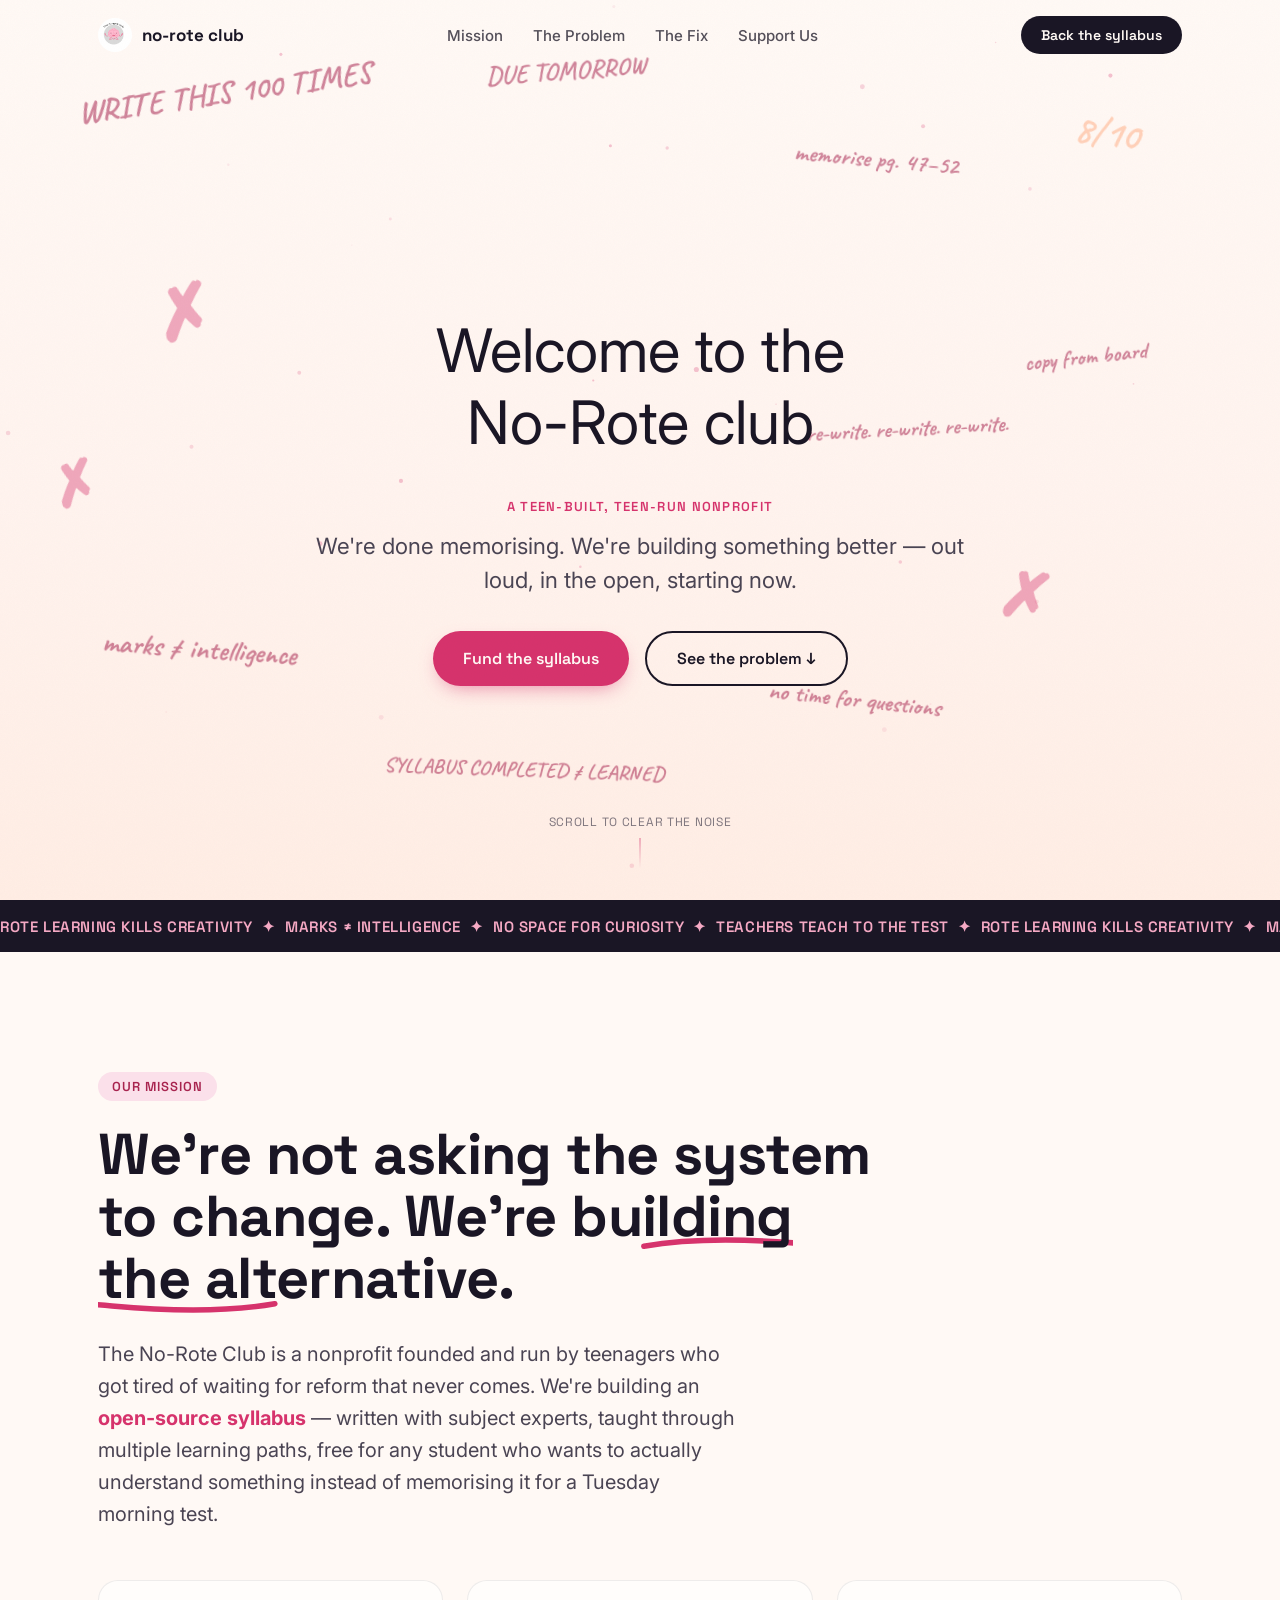
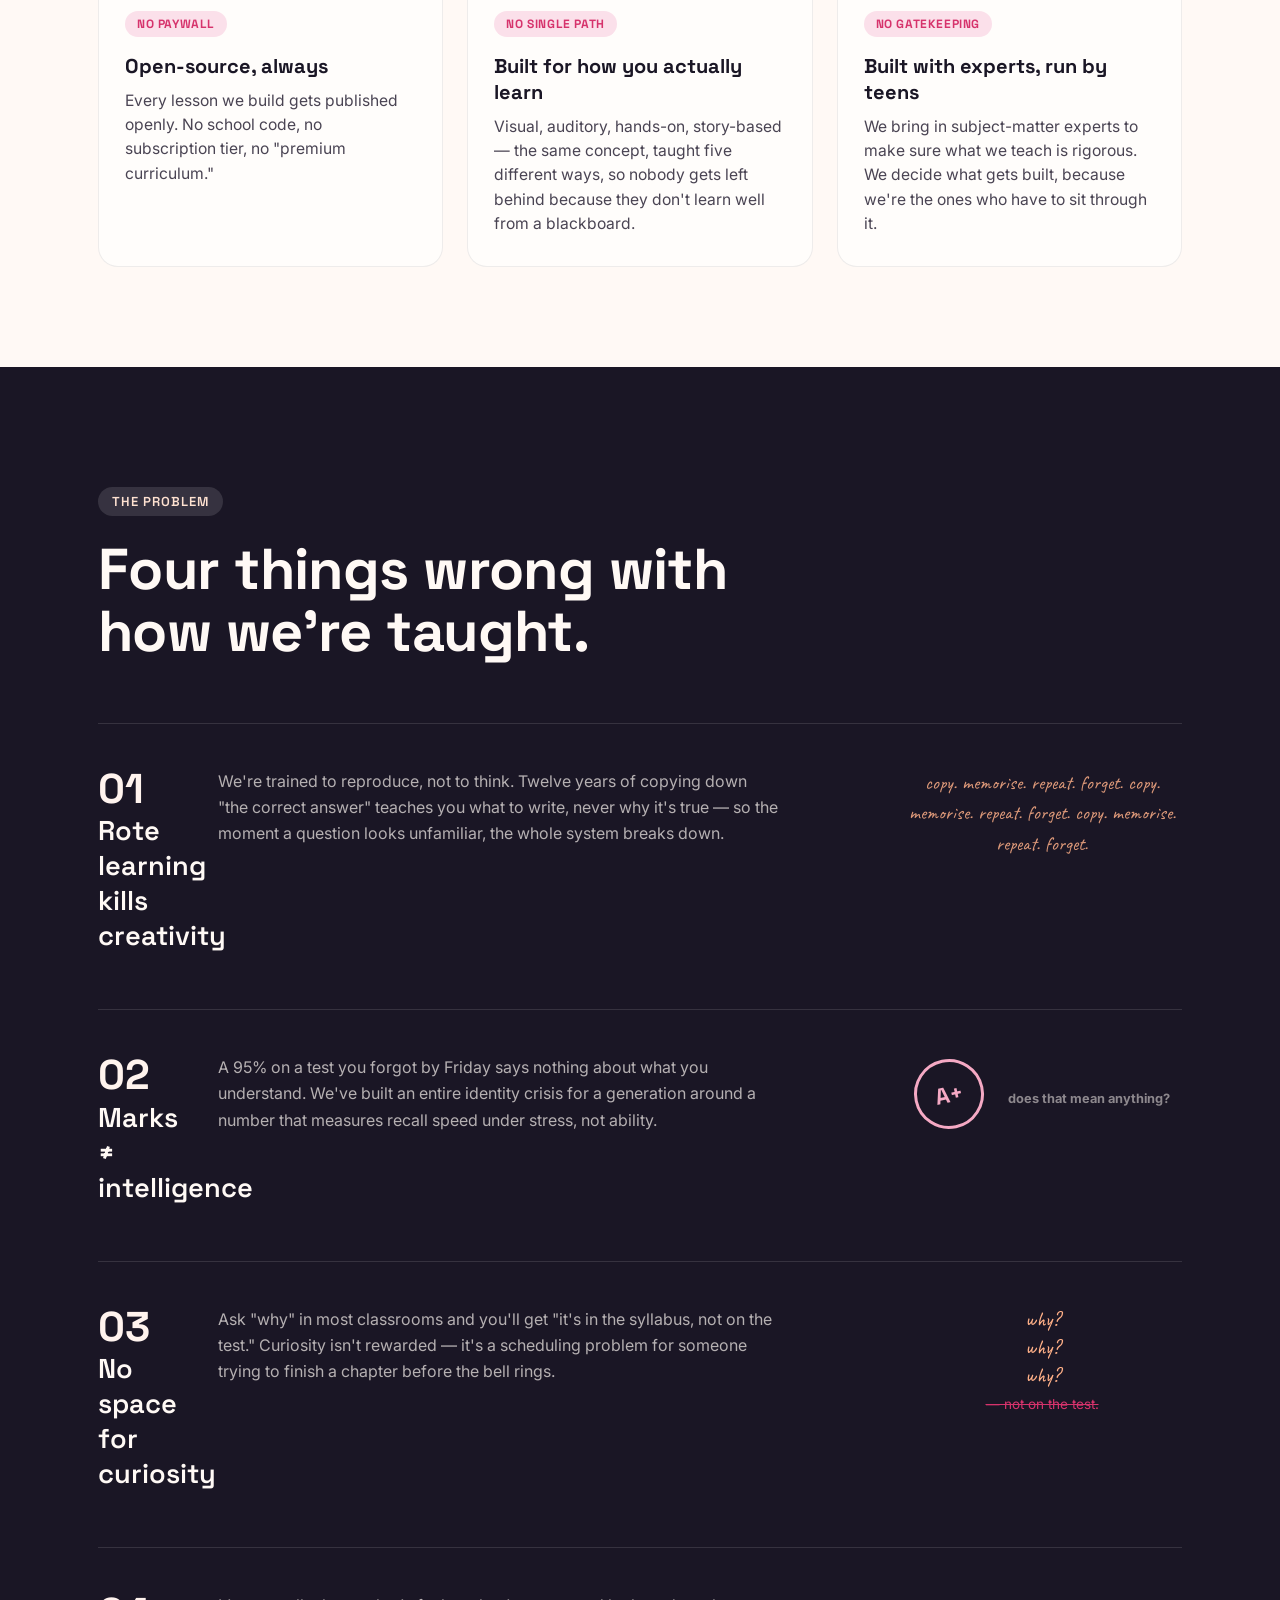
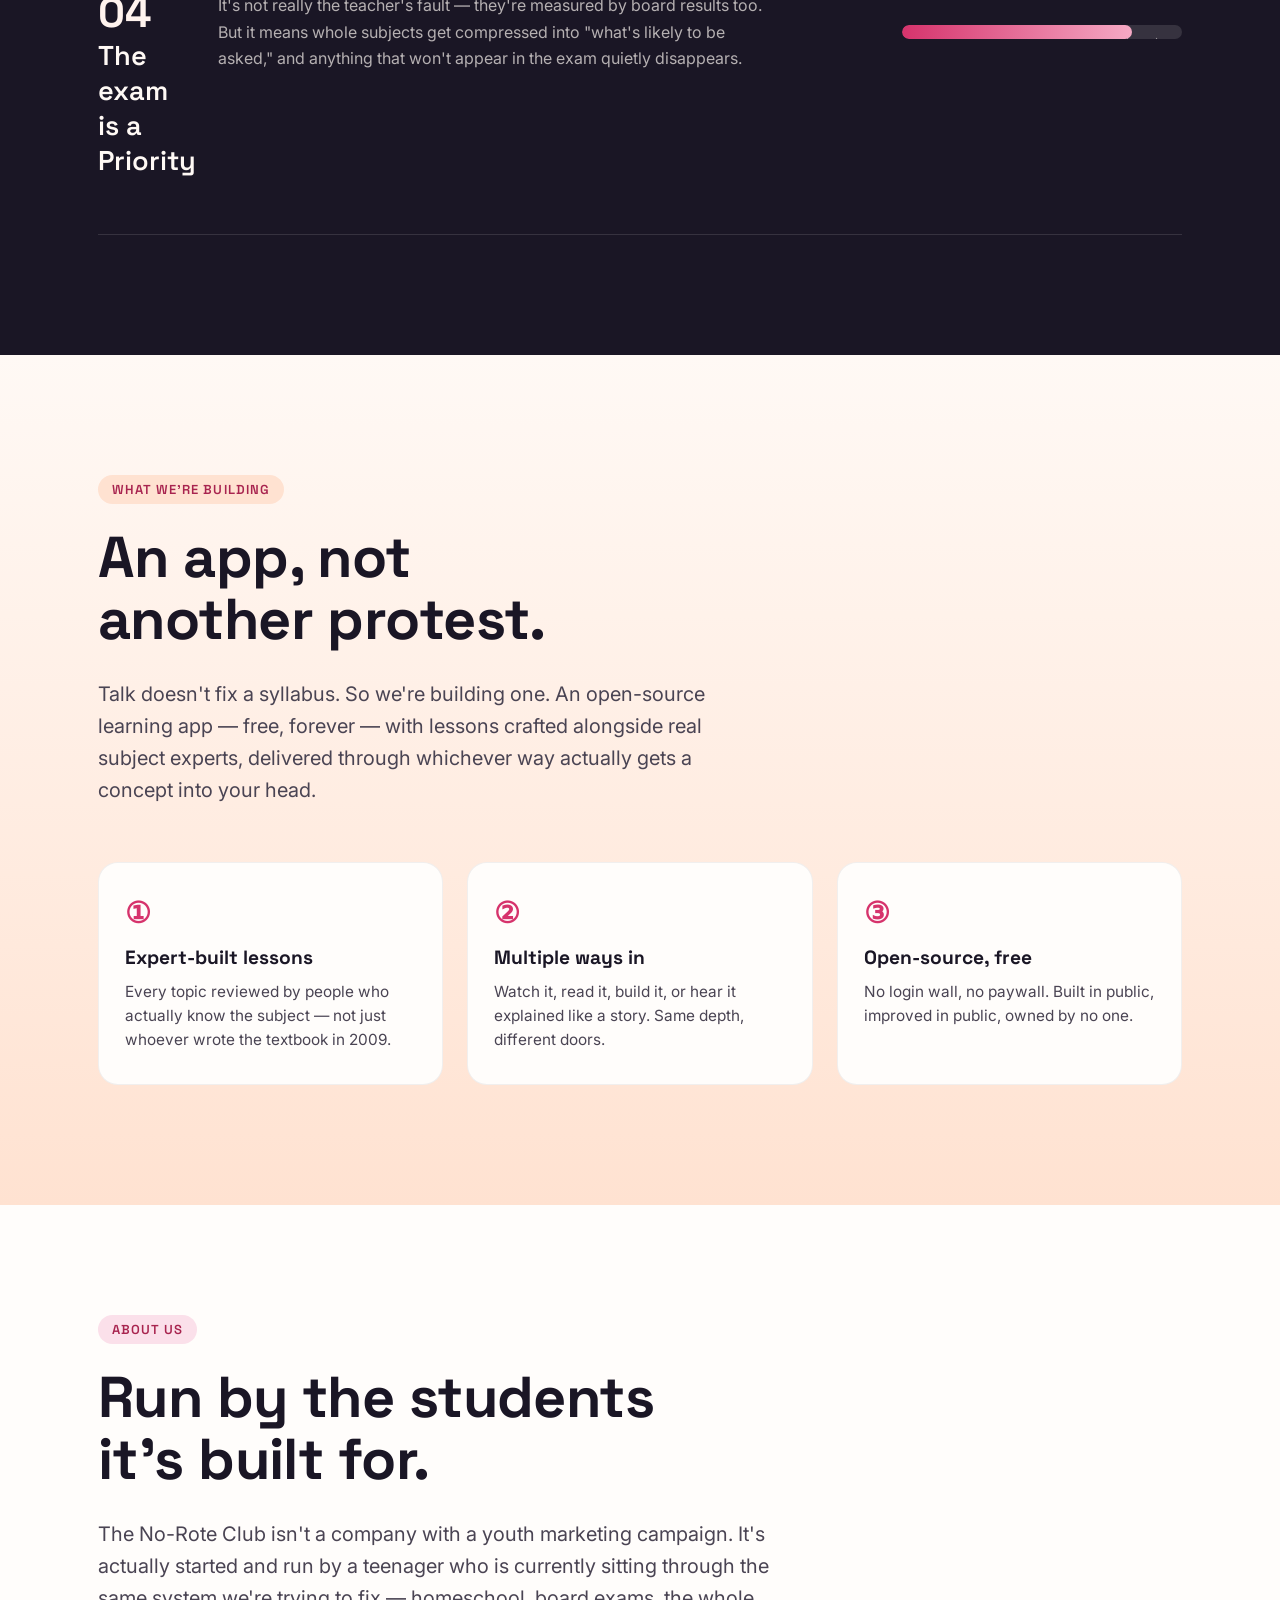
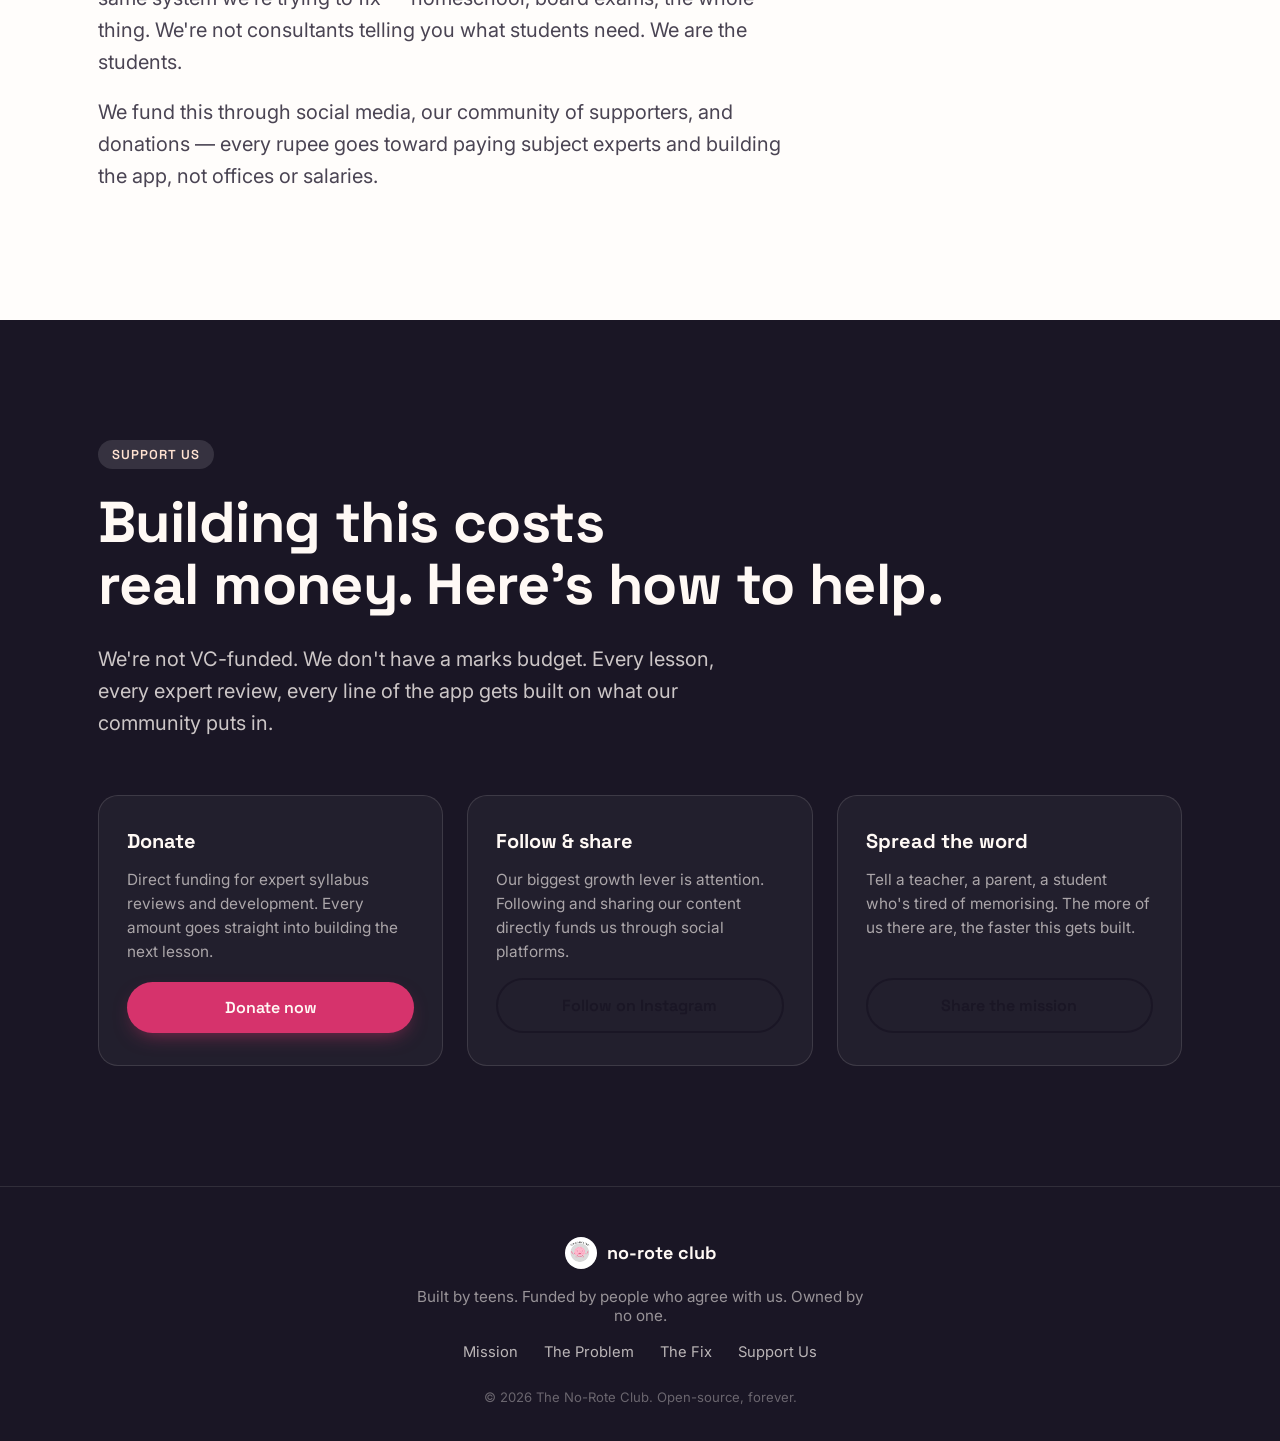
==== index.html @ d77edc3f "Add files via upload" ====
<!DOCTYPE html>
<html lang="en">
<head>
<meta charset="UTF-8">
<meta name="viewport" content="width=device-width, initial-scale=1.0">
<title>The No-Rote Club — Education shouldn't feel like punishment</title>
<meta name="description" content="A teen-led nonprofit building an open-source, expert-crafted syllabus that teaches the way brains actually learn. No rote. No rank. No rust.">
<link rel="icon" href="T.png" type="image/png">
<link rel="preconnect" href="https://fonts.googleapis.com">
<link rel="preconnect" href="https://fonts.gstatic.com" crossorigin>
<link href="https://fonts.googleapis.com/css2?family=Space+Grotesk:wght@400;500;600;700&family=Inter:wght@400;500;600;700;800&family=Caveat:wght@600;700&display=swap" rel="stylesheet">
<link rel="stylesheet" href="style.css">
</head>
<body>

<!-- ============ NOISE / GRAIN OVERLAY ============ -->
<div class="grain"></div>

<!-- ============ NAV ============ -->
<header class="nav" id="nav">
  <div class="nav-inner">
    <a href="#top" class="nav-logo">
      <img src="T.png" alt="The No-Rote Club">
      <span>no-rote club</span>
    </a>
    <nav class="nav-links">
      <a href="#mission">Mission</a>
      <a href="#problem">The Problem</a>
      <a href="#solution">The Fix</a>
      <a href="#support">Support Us</a>
    </nav>
    <a href="#support" class="nav-cta">Back the syllabus</a>
    <button class="nav-burger" id="navBurger" aria-label="Open menu" aria-expanded="false">
      <span></span><span></span><span></span>
    </button>
  </div>
  <div class="nav-mobile" id="navMobile">
    <a href="#mission">Mission</a>
    <a href="#problem">The Problem</a>
    <a href="#solution">The Fix</a>
    <a href="#support">Support Us</a>
    <a href="#support" class="nav-cta-mobile">Back the syllabus</a>
  </div>
</header>

<!-- ============ HERO ============ -->
<section class="hero" id="top">
  <canvas id="scribbleCanvas" class="scribble-canvas"></canvas>

  <div class="hero-noise-layer" id="heroNoise" aria-hidden="true">
    <span class="scribble s1">WRITE THIS 100 TIMES</span>
    <span class="scribble s2">memorise pg. 47–52</span>
    <span class="scribble s3">✗</span>
    <span class="scribble s4">marks ≠ intelligence</span>
    <span class="scribble s5">re-write. re-write. re-write.</span>
    <span class="scribble s6">✗</span>
    <span class="scribble s7">SYLLABUS COMPLETED ≠ LEARNED</span>
    <span class="scribble s8">8/10</span>
    <span class="scribble s9">copy from board</span>
    <span class="scribble s10">✗</span>
    <span class="scribble s11">no time for questions</span>
    <span class="scribble s12">DUE TOMORROW</span>
  </div>

  <div class="hero-content">
    <p class="hero-heading">Welcome to the <br>No-Rote club</p><br><br>
    <p class="hero-eyebrow">a teen-built, teen-run nonprofit</p>
    <p class="hero-sub">We're done memorising. We're building something better — out loud, in the open, starting now.</p>
    <div class="hero-actions">
      <a href="#support" class="btn btn-primary">Fund the syllabus</a>
      <a href="#problem" class="btn btn-ghost">See the problem ↓</a>
    </div>
  </div>

  <div class="scroll-cue" aria-hidden="true">
    <span>scroll to clear the noise</span>
    <div class="scroll-cue-line"></div>
  </div>
</section>

<!-- ============ MARQUEE STRIP ============ -->
<div class="marquee" aria-hidden="true">
  <div class="marquee-track">
    <span>ROTE LEARNING KILLS CREATIVITY&nbsp;&nbsp;✦&nbsp;&nbsp;</span>
    <span>MARKS ≠ INTELLIGENCE&nbsp;&nbsp;✦&nbsp;&nbsp;</span>
    <span>NO SPACE FOR CURIOSITY&nbsp;&nbsp;✦&nbsp;&nbsp;</span>
    <span>TEACHERS TEACH TO THE TEST&nbsp;&nbsp;✦&nbsp;&nbsp;</span>
    <span>ROTE LEARNING KILLS CREATIVITY&nbsp;&nbsp;✦&nbsp;&nbsp;</span>
    <span>MARKS ≠ INTELLIGENCE&nbsp;&nbsp;✦&nbsp;&nbsp;</span>
    <span>NO SPACE FOR CURIOSITY&nbsp;&nbsp;✦&nbsp;&nbsp;</span>
    <span>TEACHERS TEACH TO THE TEST&nbsp;&nbsp;✦&nbsp;&nbsp;</span>
  </div>
</div>

<!-- ============ MISSION ============ -->
<section class="mission" id="mission">
  <div class="section-inner">
    <p class="tag tag-red">Our Mission</p>
    <h2 class="section-title">
      We're not asking the system<br>to change. <span class="underline-scribble">We're building<br>the alternative.</span>
    </h2>
    <p class="section-lede reveal">
      The No-Rote Club is a nonprofit founded and run by teenagers who got tired of waiting for reform that never comes.
      We're building an <strong>open-source syllabus</strong> — written with subject experts, taught through multiple
      learning paths, free for any student who wants to actually understand something instead of memorising it for a Tuesday morning test.
    </p>
    <div class="mission-grid">
      <div class="mission-card reveal">
        <span class="mission-num">No paywall</span>
        <h3>Open-source, always</h3>
        <p>Every lesson we build gets published openly. No school code, no subscription tier, no "premium curriculum."</p>
      </div>
      <div class="mission-card reveal">
        <span class="mission-num">No single path</span>
        <h3>Built for how you actually learn</h3>
        <p>Visual, auditory, hands-on, story-based — the same concept, taught five different ways, so nobody gets left behind because they don't learn well from a blackboard.</p>
      </div>
      <div class="mission-card reveal">
        <span class="mission-num">No gatekeeping</span>
        <h3>Built with experts, run by teens</h3>
        <p>We bring in subject-matter experts to make sure what we teach is rigorous. We decide what gets built, because we're the ones who have to sit through it.</p>
      </div>
    </div>
  </div>
</section>

<!-- ============ THE PROBLEM ============ -->
<section class="problem" id="problem">
  <div class="section-inner">
    <p class="tag tag-dark">The Problem</p>
    <h2 class="section-title light">Four things wrong with<br>how we're taught.</h2>

    <div class="problem-list">

      <article class="problem-row reveal" data-num="01">
        <div class="problem-row-head">
          <span class="problem-row-num">01</span>
          <h3>Rote learning kills creativity</h3>
        </div>
        <p>We're trained to reproduce, not to think. Twelve years of copying down "the correct answer" teaches you what
        to write, never why it's true — so the moment a question looks unfamiliar, the whole system breaks down.</p>
        <div class="problem-row-visual">
          <div class="repeat-line" data-text="copy. memorise. repeat. forget."></div>
        </div>
      </article>

      <article class="problem-row reveal" data-num="02">
        <div class="problem-row-head">
          <span class="problem-row-num">02</span>
          <h3>Marks ≠ intelligence</h3>
        </div>
        <p>A 95% on a test you forgot by Friday says nothing about what you understand. We've built an entire identity
        crisis for a generation around a number that measures recall speed under stress, not ability.</p>
        <div class="problem-row-visual">
          <div class="grade-stamp">A+</div>
          <div class="grade-stamp small">does that mean anything?</div>
        </div>
      </article>

      <article class="problem-row reveal" data-num="03">
        <div class="problem-row-head">
          <span class="problem-row-num">03</span>
          <h3>No space for curiosity</h3>
        </div>
        <p>Ask "why" in most classrooms and you'll get "it's in the syllabus, not on the test." Curiosity isn't
        rewarded — it's a scheduling problem for someone trying to finish a chapter before the bell rings.</p>
        <div class="problem-row-visual">
          <div class="why-stack">
            <span>why?</span><span>why?</span><span>why?</span><span class="crossed">— not on the test.</span>
          </div>
        </div>
      </article>

      <article class="problem-row reveal" data-num="04">
        <div class="problem-row-head">
          <span class="problem-row-num">04</span>
          <h3>The exam is a Priority</h3>
        </div>
        <p>It's not really the teacher's fault — they're measured by board results too. But it means whole subjects get
        compressed into "what's likely to be asked," and anything that won't appear in the exam quietly disappears.</p>
        <div class="problem-row-visual">
          <div class="syllabus-bar">
            <span class="syllabus-fill"></span>
            <span class="syllabus-label">82% "exam-relevant" · 18% everything else</span>
          </div>
        </div>
      </article>

    </div>
  </div>
</section>

<!-- ============ THE FIX / SOLUTION ============ -->
<section class="solution" id="solution">
  <div class="section-inner">
    <p class="tag tag-orange">What We're Building</p>
    <h2 class="section-title">An app, not<br>another protest.</h2>
    <p class="section-lede reveal">
      Talk doesn't fix a syllabus. So we're building one. An open-source learning app — free, forever — with lessons
      crafted alongside real subject experts, delivered through whichever way actually gets a concept into your head.
    </p>

    <div class="solution-flow">
      <div class="flow-card reveal">
        <div class="flow-icon">①</div>
        <h3>Expert-built lessons</h3>
        <p>Every topic reviewed by people who actually know the subject — not just whoever wrote the textbook in 2009.</p>
      </div>
      <div class="flow-card reveal">
        <div class="flow-icon">②</div>
        <h3>Multiple ways in</h3>
        <p>Watch it, read it, build it, or hear it explained like a story. Same depth, different doors.</p>
      </div>
      <div class="flow-card reveal">
        <div class="flow-icon">③</div>
        <h3>Open-source, free</h3>
        <p>No login wall, no paywall. Built in public, improved in public, owned by no one.</p>
      </div>
    </div>
  </div>
</section>

<!-- ============ ABOUT US ============ -->
<section class="about" id="about">
  <div class="section-inner">
    <p class="tag tag-red">About Us</p>
    <h2 class="section-title">Run by the students<br>it's built for.</h2>
    <p class="section-lede reveal">
      The No-Rote Club isn't a company with a youth marketing campaign. It's actually started and run by a teenager
      who is currently sitting through the same system we're trying to fix — homeschool, board exams, the whole thing.
      We're not consultants telling you what students need. We are the students.
    </p>
    <p class="section-lede reveal">
      We fund this through social media, our community of supporters, and donations — every rupee goes toward paying
      subject experts and building the app, not offices or salaries.
    </p>
  </div>
</section>

<!-- ============ SUPPORT US ============ -->
<section class="support" id="support">
  <div class="section-inner">
    <p class="tag tag-dark">Support Us</p>
    <h2 class="section-title light">Building this costs<br>real money. Here's how to help.</h2>
    <p class="section-lede light reveal">
      We're not VC-funded. We don't have a marks budget. Every lesson, every expert review, every line of the app
      gets built on what our community puts in.
    </p>

    <div class="support-grid">
      <div class="support-card reveal">
        <h3>Donate</h3>
        <p>Direct funding for expert syllabus reviews and development. Every amount goes straight into building the next lesson.</p>
        <a href="#" class="btn btn-primary btn-block">Donate now</a>
      </div>
      <div class="support-card reveal">
        <h3>Follow & share</h3>
        <p>Our biggest growth lever is attention. Following and sharing our content directly funds us through social platforms.</p>
        <a href="#" class="btn btn-ghost btn-block">Follow on Instagram</a>
      </div>
      <div class="support-card reveal">
        <h3>Spread the word</h3>
        <p>Tell a teacher, a parent, a student who's tired of memorising. The more of us there are, the faster this gets built.</p>
        <a href="#" class="btn btn-ghost btn-block">Share the mission</a>
      </div>
    </div>
  </div>
</section>

<!-- ============ FOOTER ============ -->
<footer class="footer">
  <div class="section-inner footer-inner">
    <div class="footer-brand">
      <img src="T.png" alt="The No-Rote Club">
      <span>no-rote club</span>
    </div>
    <p class="footer-line">Built by teens. Funded by people who agree with us. Owned by no one.</p>
    <div class="footer-links">
      <a href="#mission">Mission</a>
      <a href="#problem">The Problem</a>
      <a href="#solution">The Fix</a>
      <a href="#support">Support Us</a>
    </div>
    <p class="footer-copy">© <span id="year"></span> The No-Rote Club. Open-source, forever.</p>
  </div>
</footer>

<script src="main.js"></script>
</body>
</html>
---- style.css ----
/* ============================================
   THE NO-ROTE CLUB — design tokens
   pink #F5A9C4 · rose #D6336C · orange #FFB088
   cream #FFF9F5 · ink #1A1625
   ============================================ */

:root {
  --pink: #F5A9C4;
  --pink-soft: #FBE0EA;
  --rose: #D6336C;
  --rose-dark: #A8244F;
  --orange: #FFB088;
  --orange-soft: #FFE2D1;
  --cream: #FFF9F5;
  --ink: #1A1625;
  --ink-soft: #4A4453;
  --paper: #FFFDFB;

  --font-display: 'Space Grotesk', sans-serif;
  --font-body: 'Inter', sans-serif;
  --font-hand: 'Caveat', cursive;

  --container: 1140px;
}

* { margin: 0; padding: 0; box-sizing: border-box; }

html { scroll-behavior: smooth; }

body {
  font-family: var(--font-body);
  background: var(--cream);
  color: var(--ink);
  overflow-x: hidden;
  -webkit-font-smoothing: antialiased;
}

img { max-width: 100%; display: block; }

a { color: inherit; text-decoration: none; }

.section-inner {
  max-width: var(--container);
  margin: 0 auto;
  padding: 0 28px;
}

@media (prefers-reduced-motion: reduce) {
  *, *::before, *::after {
    animation-duration: 0.001ms !important;
    animation-iteration-count: 1 !important;
    transition-duration: 0.001ms !important;
    scroll-behavior: auto !important;
  }
}

/* ============ grain overlay ============ */
.grain {
  position: fixed;
  inset: 0;
  z-index: 9999;
  pointer-events: none;
  opacity: 0.025;
  background-image: url("data:image/svg+xml,%3Csvg xmlns='http://www.w3.org/2000/svg' width='100' height='100'%3E%3Cfilter id='n'%3E%3CfeTurbulence type='fractalNoise' baseFrequency='0.9' numOctaves='3' stitchTiles='stitch'/%3E%3C/filter%3E%3Crect width='100%25' height='100%25' filter='url(%23n)'/%3E%3C/svg%3E");
  mix-blend-mode: multiply;
}

/* ============ tags / eyebrows ============ */
.tag {
  display: inline-block;
  font-family: var(--font-display);
  font-weight: 600;
  font-size: 13px;
  letter-spacing: 0.08em;
  text-transform: uppercase;
  padding: 6px 14px;
  border-radius: 100px;
  margin-bottom: 22px;
}
.tag-red { background: var(--pink-soft); color: var(--rose-dark); }
.tag-dark { background: rgba(255,255,255,0.12); color: var(--orange-soft); }
.tag-orange { background: var(--orange-soft); color: var(--rose-dark); }

.section-title {
  font-family: var(--font-display);
  font-weight: 700;
  font-size: clamp(2.1rem, 5.2vw, 3.6rem);
  line-height: 1.08;
  letter-spacing: -0.01em;
  color: var(--ink);
  margin-bottom: 28px;
}
.section-title.light { color: var(--cream); }

.section-lede {
  font-size: clamp(1.05rem, 1.6vw, 1.25rem);
  line-height: 1.6;
  color: var(--ink-soft);
  max-width: 640px;
  margin-bottom: 18px;
}
.section-lede.light { color: rgba(255,249,245,0.78); }
.section-lede strong { color: var(--rose); font-weight: 700; }

.underline-scribble {
  position: relative;
  display: inline;
  background-image: url("data:image/svg+xml,%3Csvg xmlns='http://www.w3.org/2000/svg' viewBox='0 0 300 20'%3E%3Cpath d='M2 12 Q60 2 150 10 T298 8' fill='none' stroke='%23D6336C' stroke-width='5' stroke-linecap='round'/%3E%3C/svg%3E");
  background-repeat: no-repeat;
  background-position: 0 92%;
  background-size: 100% 22px;
  padding-bottom: 6px;
}

/* ============ buttons ============ */
.btn {
  display: inline-flex;
  align-items: center;
  justify-content: center;
  gap: 8px;
  font-family: var(--font-display);
  font-weight: 600;
  font-size: 16px;
  padding: 15px 30px;
  border-radius: 100px;
  transition: transform 0.25s cubic-bezier(.2,.8,.2,1), box-shadow 0.25s ease, background 0.25s ease;
  cursor: pointer;
  border: none;
  white-space: nowrap;
}
.btn-primary {
  background: var(--rose);
  color: var(--cream);
  box-shadow: 0 8px 20px -8px rgba(214,51,108,0.6);
}
.btn-primary:hover { transform: translateY(-3px); box-shadow: 0 14px 28px -10px rgba(214,51,108,0.65); }
.btn-ghost {
  background: transparent;
  color: var(--ink);
  border: 2px solid var(--ink);
}
.btn-ghost:hover { transform: translateY(-3px); background: var(--ink); color: var(--cream); }
.btn-block { width: 100%; }

/* ============ NAV ============ */
.nav {
  position: fixed;
  top: 0; left: 0; right: 0;
  z-index: 500;
  background: rgba(255, 249, 245, 0);
  transition: background 0.35s ease, box-shadow 0.35s ease, backdrop-filter 0.35s ease;
}
.nav.scrolled {
  background: rgba(255, 249, 245, 0.85);
  backdrop-filter: blur(12px);
  box-shadow: 0 1px 0 rgba(26,22,37,0.06);
}
.nav-inner {
  max-width: var(--container);
  margin: 0 auto;
  padding: 16px 28px;
  display: flex;
  align-items: center;
  justify-content: space-between;
  gap: 20px;
}
.nav-logo {
  display: flex;
  align-items: center;
  gap: 10px;
  font-family: var(--font-display);
  font-weight: 700;
  font-size: 17px;
}
.nav-logo img { width: 34px; height: 34px; border-radius: 50%; }
.nav-links {
  display: flex;
  gap: 30px;
  font-size: 15px;
  font-weight: 500;
}
.nav-links a { opacity: 0.75; transition: opacity 0.2s; }
.nav-links a:hover { opacity: 1; }
.nav-cta {
  background: var(--ink);
  color: var(--cream);
  font-size: 14px;
  font-weight: 600;
  padding: 10px 20px;
  border-radius: 100px;
  font-family: var(--font-display);
  transition: transform 0.2s, background 0.2s;
}
.nav-cta:hover { background: var(--rose); transform: translateY(-2px); }
.nav-burger {
  display: none;
  flex-direction: column;
  gap: 5px;
  background: none;
  border: none;
  cursor: pointer;
  padding: 6px;
}
.nav-burger span { width: 22px; height: 2px; background: var(--ink); border-radius: 2px; transition: 0.25s; }
.nav-burger.open span:nth-child(1) { transform: translateY(7px) rotate(45deg); }
.nav-burger.open span:nth-child(2) { opacity: 0; }
.nav-burger.open span:nth-child(3) { transform: translateY(-7px) rotate(-45deg); }
.nav-mobile {
  display: none;
  flex-direction: column;
  background: var(--paper);
  padding: 10px 28px 24px;
  gap: 4px;
  box-shadow: 0 8px 20px rgba(0,0,0,0.06);
}
.nav-mobile a {
  padding: 14px 0;
  font-weight: 600;
  font-family: var(--font-display);
  border-bottom: 1px solid rgba(26,22,37,0.06);
}
.nav-cta-mobile {
  margin-top: 10px;
  background: var(--rose);
  color: var(--cream);
  text-align: center;
  border-radius: 100px;
  padding: 13px;
  border-bottom: none !important;
}
.nav-mobile.open { display: flex; }

@media (max-width: 860px) {
  .nav-links, .nav-cta { display: none; }
  .nav-burger { display: flex; }
}

/* ============ HERO ============ */
.hero {
  position: relative;
  min-height: 100vh;
  display: flex;
  align-items: center;
  justify-content: center;
  overflow: hidden;
  background: linear-gradient(180deg, #FFF9F5 0%, #FFF3EE 55%, #FFEDE4 100%);
}

.scribble-canvas {
  position: absolute;
  inset: 0;
  width: 100%;
  height: 100%;
  z-index: 1;
  pointer-events: none;
}

.hero-noise-layer {
  position: absolute;
  inset: 0;
  z-index: 2;
  pointer-events: none;
}
.scribble {
  position: absolute;
  font-family: var(--font-hand);
  font-weight: 700;
  color: var(--rose-dark);
  opacity: 0.55;
  white-space: nowrap;
  will-change: transform, opacity;
}
.scribble.s1  { top: 8%;  left: 6%;  font-size: 2rem; transform: rotate(-8deg); }
.scribble.s2  { top: 16%; left: 62%; font-size: 1.5rem; transform: rotate(5deg); }
.scribble.s3  { top: 30%; left: 12%; font-size: 4.5rem; color: var(--rose); opacity: 0.4; transform: rotate(-12deg); }
.scribble.s4  { top: 70%; left: 8%;  font-size: 1.8rem; transform: rotate(4deg); }
.scribble.s5  { top: 46%; left: 63%; font-size: 1.4rem; transform: rotate(-3deg); }
.scribble.s6  { top: 62%; left: 78%; font-size: 4rem; color: var(--rose); opacity: 0.4; transform: rotate(10deg); }
.scribble.s7  { top: 84%; left: 30%; font-size: 1.3rem; transform: rotate(2deg); }
.scribble.s8  { top: 12%; left: 84%; font-size: 2.4rem; color: var(--orange); transform: rotate(8deg); }
.scribble.s9  { top: 38%; left: 80%; font-size: 1.4rem; transform: rotate(-6deg); }
.scribble.s10 { top: 50%; left: 4%;  font-size: 3.6rem; color: var(--rose); opacity: 0.4; transform: rotate(-16deg); }
.scribble.s11 { top: 76%; left: 60%; font-size: 1.5rem; transform: rotate(6deg); }
.scribble.s12 { top: 6%;  left: 38%; font-size: 1.6rem; transform: rotate(-4deg); }

@media (max-width: 700px) {
  .scribble { font-size: 1rem !important; }
  .scribble.s3, .scribble.s6, .scribble.s10 { font-size: 2.4rem !important; }
}

.hero-content {
  position: relative;
  z-index: 3;
  text-align: center;
  padding: 100px 24px 0;
  max-width: 720px;
}
.hero-logo { border-radius: 50%; }

.hero-eyebrow {
  font-family: var(--font-display);
  font-weight: 600;
  letter-spacing: 0.1em;
  text-transform: uppercase;
  font-size: 13px;
  color: var(--rose);
  margin-bottom: 14px;
}

.hero-sub {
  font-size: clamp(1.1rem, 2.2vw, 1.4rem);
  line-height: 1.5;
  color: var(--ink-soft);
  margin-bottom: 34px;
}

.hero-actions {
  display: flex;
  gap: 16px;
  justify-content: center;
  flex-wrap: wrap;
}

.scroll-cue {
  position: absolute;
  bottom: 32px;
  left: 50%;
  transform: translateX(-50%);
  z-index: 3;
  display: flex;
  flex-direction: column;
  align-items: center;
  gap: 8px;
  font-family: var(--font-display);
  font-size: 12px;
  letter-spacing: 0.06em;
  text-transform: uppercase;
  color: var(--ink-soft);
  opacity: 0.7;
  animation: floatCue 2.4s ease-in-out infinite;
}
.scroll-cue-line {
  width: 1px;
  height: 30px;
  background: linear-gradient(180deg, var(--rose), transparent);
}
@keyframes floatCue {
  0%, 100% { transform: translateX(-50%) translateY(0); }
  50% { transform: translateX(-50%) translateY(8px); }
}

/* ============ MARQUEE ============ */
.marquee {
  background: var(--ink);
  color: var(--cream);
  overflow: hidden;
  padding: 16px 0;
  white-space: nowrap;
}
.marquee-track {
  display: inline-flex;
  font-family: var(--font-display);
  font-weight: 600;
  font-size: 15px;
  letter-spacing: 0.04em;
  animation: marqueeScroll 28s linear infinite;
}
.marquee-track span { color: var(--pink); }
@keyframes marqueeScroll {
  from { transform: translateX(0); }
  to { transform: translateX(-50%); }
}

/* ============ MISSION ============ */
.mission {
  padding: 120px 0 100px;
  background: var(--cream);
}
.mission-grid {
  display: grid;
  grid-template-columns: repeat(3, 1fr);
  gap: 24px;
  margin-top: 50px;
}
.mission-card {
  background: var(--paper);
  border: 1px solid rgba(26,22,37,0.07);
  border-radius: 20px;
  padding: 30px 26px;
  transition: transform 0.3s ease, box-shadow 0.3s ease;
}
.mission-card:hover {
  transform: translateY(-6px);
  box-shadow: 0 20px 40px -20px rgba(214,51,108,0.25);
}
.mission-num {
  display: inline-block;
  font-family: var(--font-display);
  font-size: 12px;
  font-weight: 700;
  letter-spacing: 0.05em;
  text-transform: uppercase;
  color: var(--rose);
  background: var(--pink-soft);
  padding: 5px 12px;
  border-radius: 100px;
  margin-bottom: 16px;
}
.mission-card h3 {
  font-family: var(--font-display);
  font-size: 1.25rem;
  margin-bottom: 10px;
}
.mission-card p { color: var(--ink-soft); font-size: 0.98rem; line-height: 1.55; }

@media (max-width: 860px) {
  .mission-grid { grid-template-columns: 1fr; }
}

/* ============ PROBLEM ============ */
.problem {
  background: var(--ink);
  padding: 120px 0;
  position: relative;
}
.problem-list {
  margin-top: 60px;
  display: flex;
  flex-direction: column;
}
.problem-row {
  display: grid;
  grid-template-columns: 90px 1fr 280px;
  gap: 30px;
  align-items: start;
  padding: 44px 0;
  border-top: 1px solid rgba(255,249,245,0.12);
}
.problem-row:last-child { border-bottom: 1px solid rgba(255,249,245,0.12); }
.problem-row-head { display: flex; flex-direction: column; gap: 4px; }
.problem-row-num {
  font-family: var(--font-display);
  font-size: 2.6rem;
  font-weight: 700;
  color: #FFF3EE;
  line-height: 1;
}
.problem-row h3 {
  font-family: var(--font-display);
  font-size: clamp(1.3rem, 2.2vw, 1.7rem);
  color: var(--cream);
  margin-bottom: 12px;
  font-weight: 600;
}
.problem-row p {
  color: rgba(255,249,245,0.68);
  font-size: 1rem;
  line-height: 1.65;
  max-width: 560px;
}
.problem-row-visual {
  display: flex;
  align-items: center;
  justify-content: center;
  min-height: 80px;
}

.repeat-line {
  font-family: var(--font-hand);
  color: var(--orange);
  font-size: 1.2rem;
  opacity: 0.85;
  text-align: center;
  line-height: 1.6;
}
.repeat-line::before { content: attr(data-text) " " attr(data-text) " " attr(data-text); }

.grade-stamp {
  font-family: var(--font-display);
  font-weight: 700;
  color: var(--pink);
  border: 3px solid var(--pink);
  border-radius: 50%;
  width: 70px; height: 70px;
  display: flex; align-items: center; justify-content: center;
  font-size: 1.4rem;
  transform: rotate(-12deg);
  margin: 0 auto;
}
.grade-stamp.small {
  border: none;
  width: auto; height: auto;
  font-size: 0.8rem;
  font-family: var(--font-body);
  color: rgba(255,249,245,0.5);
  transform: none;
  margin-top: 8px;
  text-align: center;
}

.why-stack {
  display: flex;
  flex-direction: column;
  align-items: center;
  gap: 2px;
  font-family: var(--font-hand);
  font-size: 1.3rem;
  color: var(--orange);
}
.why-stack .crossed {
  color: var(--rose);
  font-family: var(--font-body);
  font-size: 0.85rem;
  text-decoration: line-through;
  margin-top: 6px;
}

.syllabus-bar {
  width: 100%;
  display: flex;
  flex-direction: column;
  gap: 8px;
}
.syllabus-bar {
  position: relative;
  height: 14px;
  background: rgba(255,249,245,0.12);
  border-radius: 100px;
  overflow: hidden;
}
.syllabus-fill {
  position: absolute;
  inset: 0;
  width: 0%;
  background: linear-gradient(90deg, var(--rose), var(--pink));
  border-radius: 100px;
  transition: width 1.4s cubic-bezier(.2,.8,.2,1);
}
.syllabus-fill.filled { width: 82%; }
.syllabus-label {
  display: block;
  margin-top: 10px;
  font-size: 0.78rem;
  color: rgba(255,249,245,0.5);
  text-align: center;
}

@media (max-width: 860px) {
  .problem-row {
    grid-template-columns: 1fr;
    gap: 14px;
  }
  .problem-row-visual { justify-content: flex-start; min-height: auto; margin-top: 6px; }
}

/* ============ SOLUTION ============ */
.solution {
  padding: 120px 0;
  background: linear-gradient(180deg, var(--cream), var(--orange-soft));
}
.solution-flow {
  display: grid;
  grid-template-columns: repeat(3, 1fr);
  gap: 24px;
  margin-top: 56px;
}
.flow-card {
  background: var(--paper);
  border-radius: 20px;
  padding: 32px 26px;
  border: 1px solid rgba(26,22,37,0.06);
  position: relative;
}
.flow-icon {
  font-family: var(--font-display);
  font-size: 1.8rem;
  font-weight: 700;
  color: var(--rose);
  margin-bottom: 14px;
}
.flow-card h3 {
  font-family: var(--font-display);
  font-size: 1.2rem;
  margin-bottom: 10px;
}
.flow-card p { color: var(--ink-soft); font-size: 0.96rem; line-height: 1.55; }

@media (max-width: 860px) {
  .solution-flow { grid-template-columns: 1fr; }
}

/* ============ ABOUT ============ */
.about {
  padding: 110px 0;
  background: var(--paper);
}
.about .section-lede { max-width: 700px; }

/* ============ SUPPORT ============ */
.support {
  background: var(--ink);
  padding: 120px 0;
}
.support-grid {
  display: grid;
  grid-template-columns: repeat(3, 1fr);
  gap: 24px;
  margin-top: 56px;
}
.support-card {
  background: rgba(255,249,245,0.04);
  border: 1px solid rgba(255,249,245,0.12);
  border-radius: 20px;
  padding: 32px 28px;
  display: flex;
  flex-direction: column;
  gap: 14px;
}
.support-card h3 {
  font-family: var(--font-display);
  color: var(--cream);
  font-size: 1.25rem;
}
.support-card p {
  color: rgba(255,249,245,0.62);
  font-size: 0.96rem;
  line-height: 1.55;
  flex-grow: 1;
}

@media (max-width: 860px) {
  .support-grid { grid-template-columns: 1fr; }
}

/* ============ FOOTER ============ */
.footer {
  background: var(--ink);
  border-top: 1px solid rgba(255,249,245,0.1);
  padding: 50px 0 36px;
}
.footer-inner {
  display: flex;
  flex-direction: column;
  align-items: center;
  text-align: center;
  gap: 18px;
}
.footer-brand {
  display: flex;
  align-items: center;
  gap: 10px;
  font-family: var(--font-display);
  font-weight: 700;
  color: var(--cream);
  font-size: 18px;
}
.footer-brand img { width: 32px; height: 32px; border-radius: 50%; }
.footer-line { color: rgba(255,249,245,0.55); font-size: 0.95rem; max-width: 460px; }
.footer-links {
  display: flex;
  gap: 26px;
  flex-wrap: wrap;
  justify-content: center;
  font-size: 0.92rem;
  color: rgba(255,249,245,0.7);
}
.footer-copy { color: rgba(255,249,245,0.35); font-size: 0.82rem; margin-top: 10px; }

/* ============ scroll reveal ============ */
.reveal {
  opacity: 0;
  transform: translateY(28px);
  transition: opacity 0.7s cubic-bezier(.2,.8,.2,1), transform 0.7s cubic-bezier(.2,.8,.2,1);
}
.reveal.in-view {
  opacity: 1;
  transform: translateY(0);
}
.mission-card.reveal, .flow-card.reveal, .support-card.reveal {
  transition-delay: var(--delay, 0s);
}
.hero-heading {
  font-size: 60px;

}
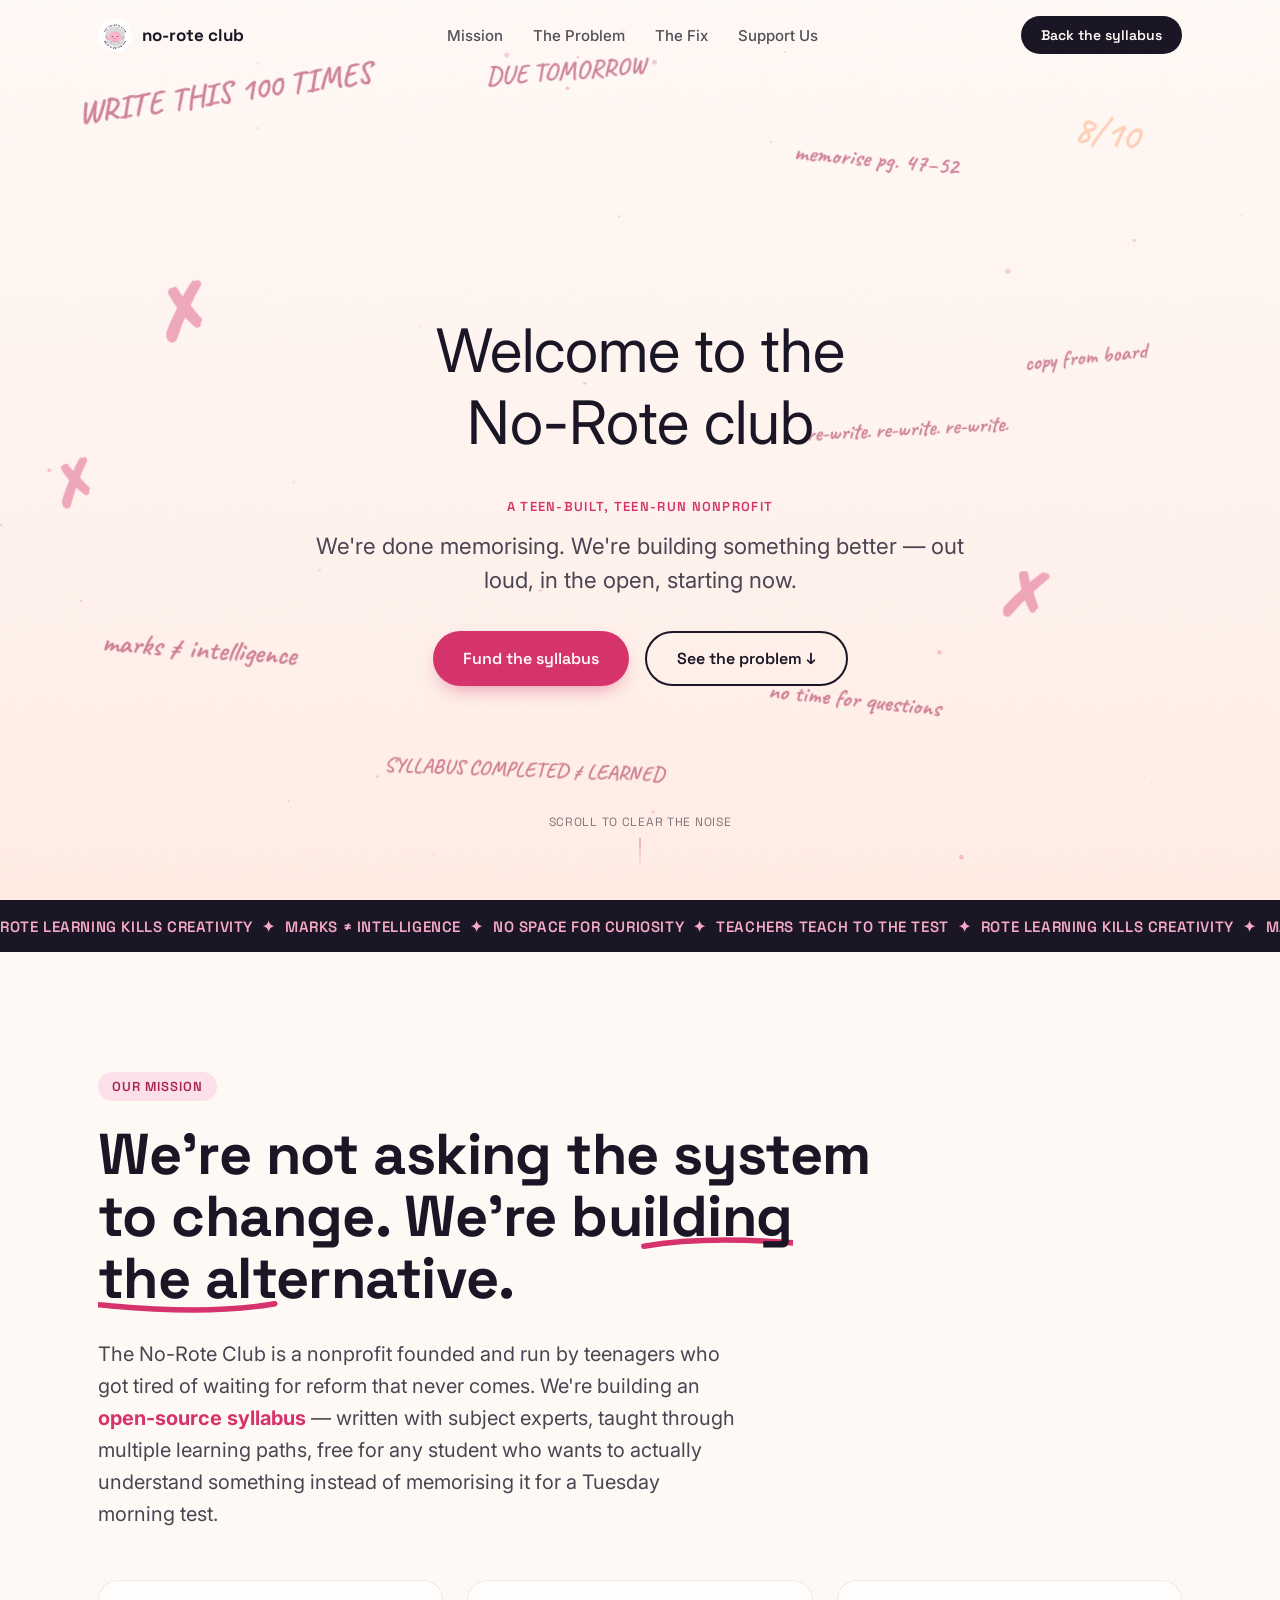
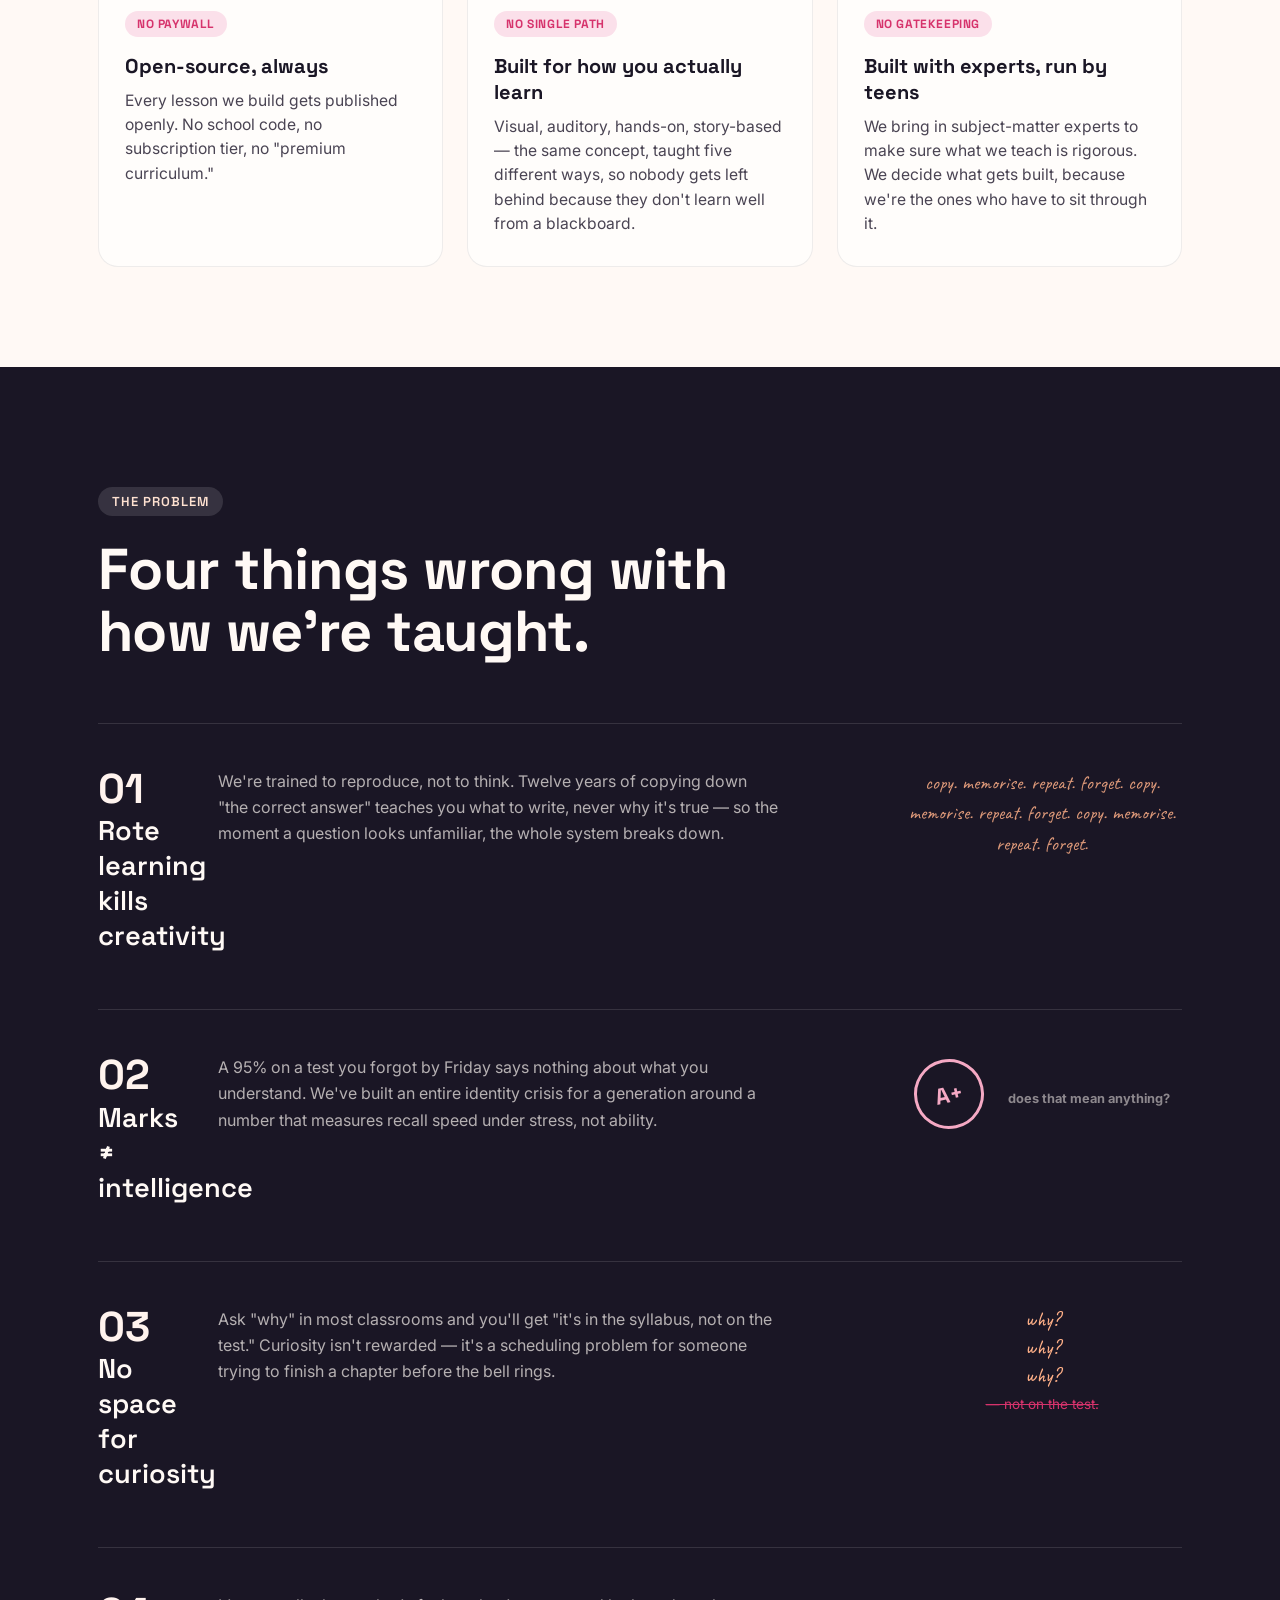
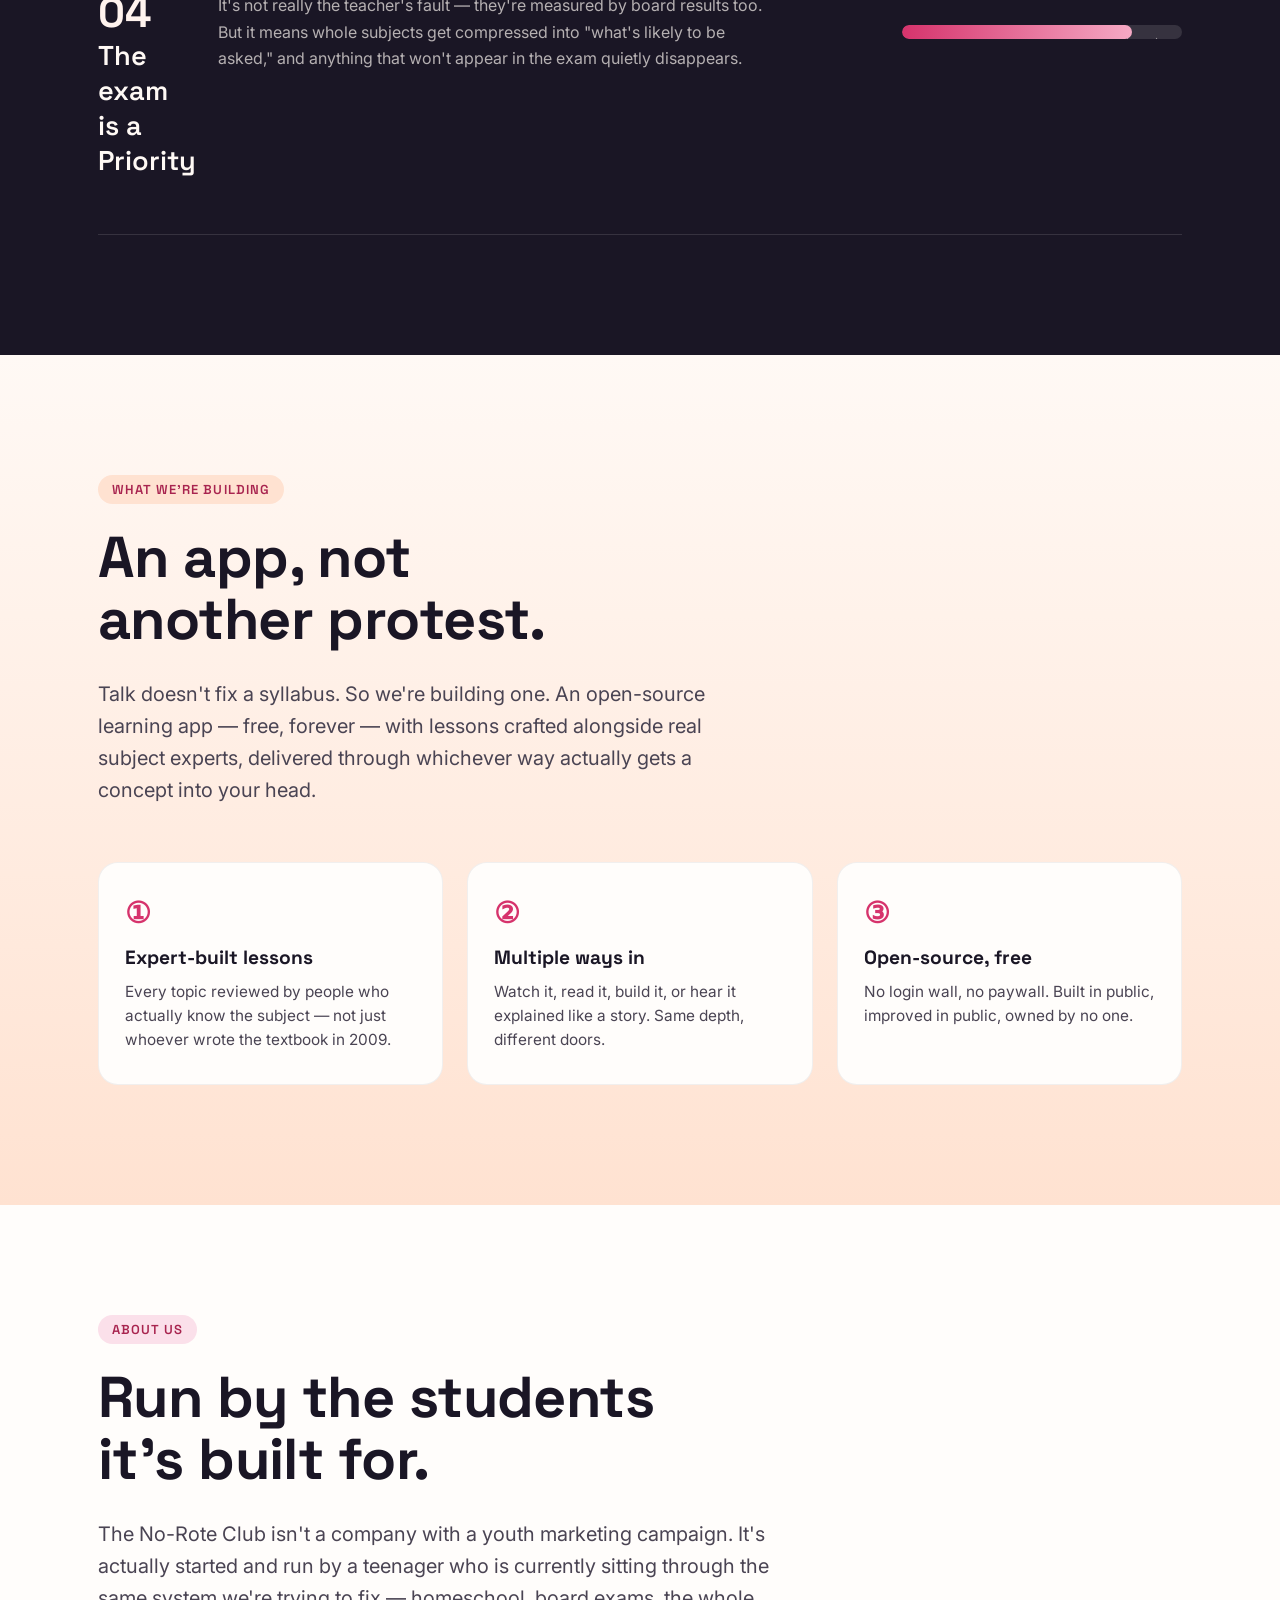
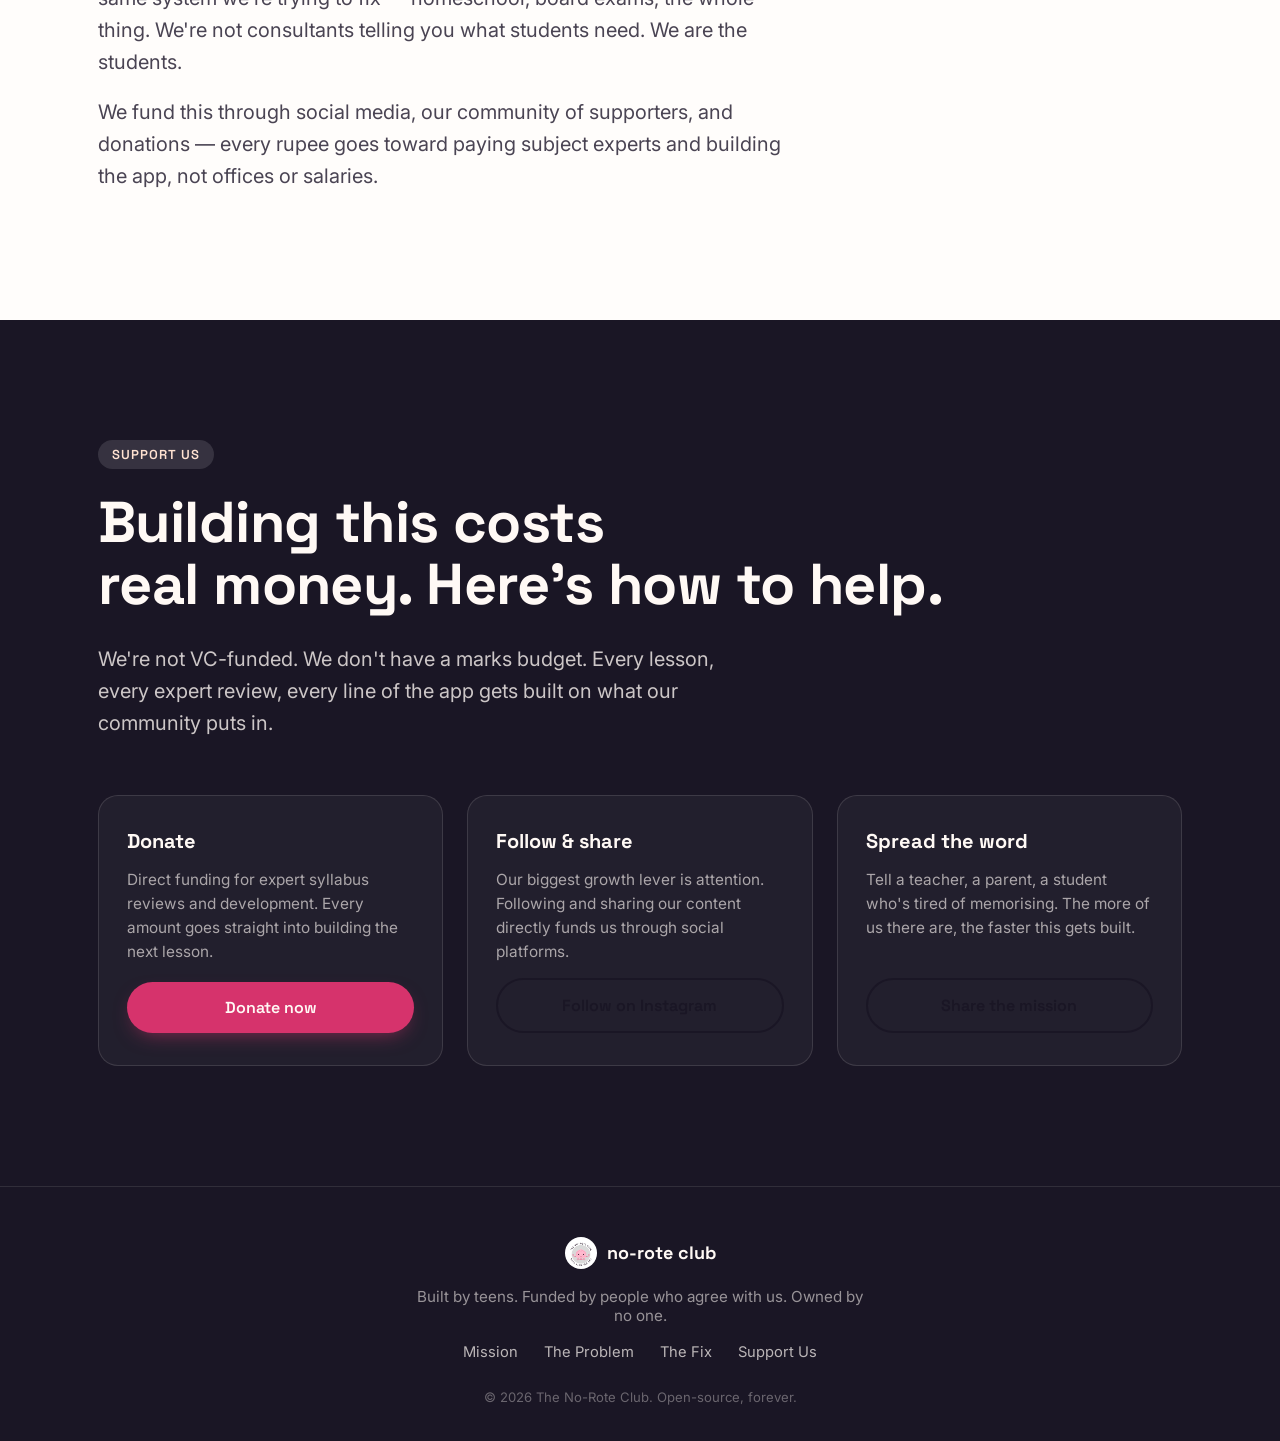
==== commit 0d19b4f9: "Add files via upload" ====
--- a/index.html
+++ b/index.html
@@ -251,7 +251,7 @@
       <div class="support-card reveal">
         <h3>Donate</h3>
         <p>Direct funding for expert syllabus reviews and development. Every amount goes straight into building the next lesson.</p>
-        <a href="#" class="btn btn-primary btn-block">Donate now</a>
+        <a href="fake_donate_page.html" class="btn btn-primary btn-block">Donate now</a>
       </div>
       <div class="support-card reveal">
         <h3>Follow & share</h3>
--- a/style.css
+++ b/style.css
@@ -683,3 +683,4 @@
   font-size: 60px;
 
 }
+
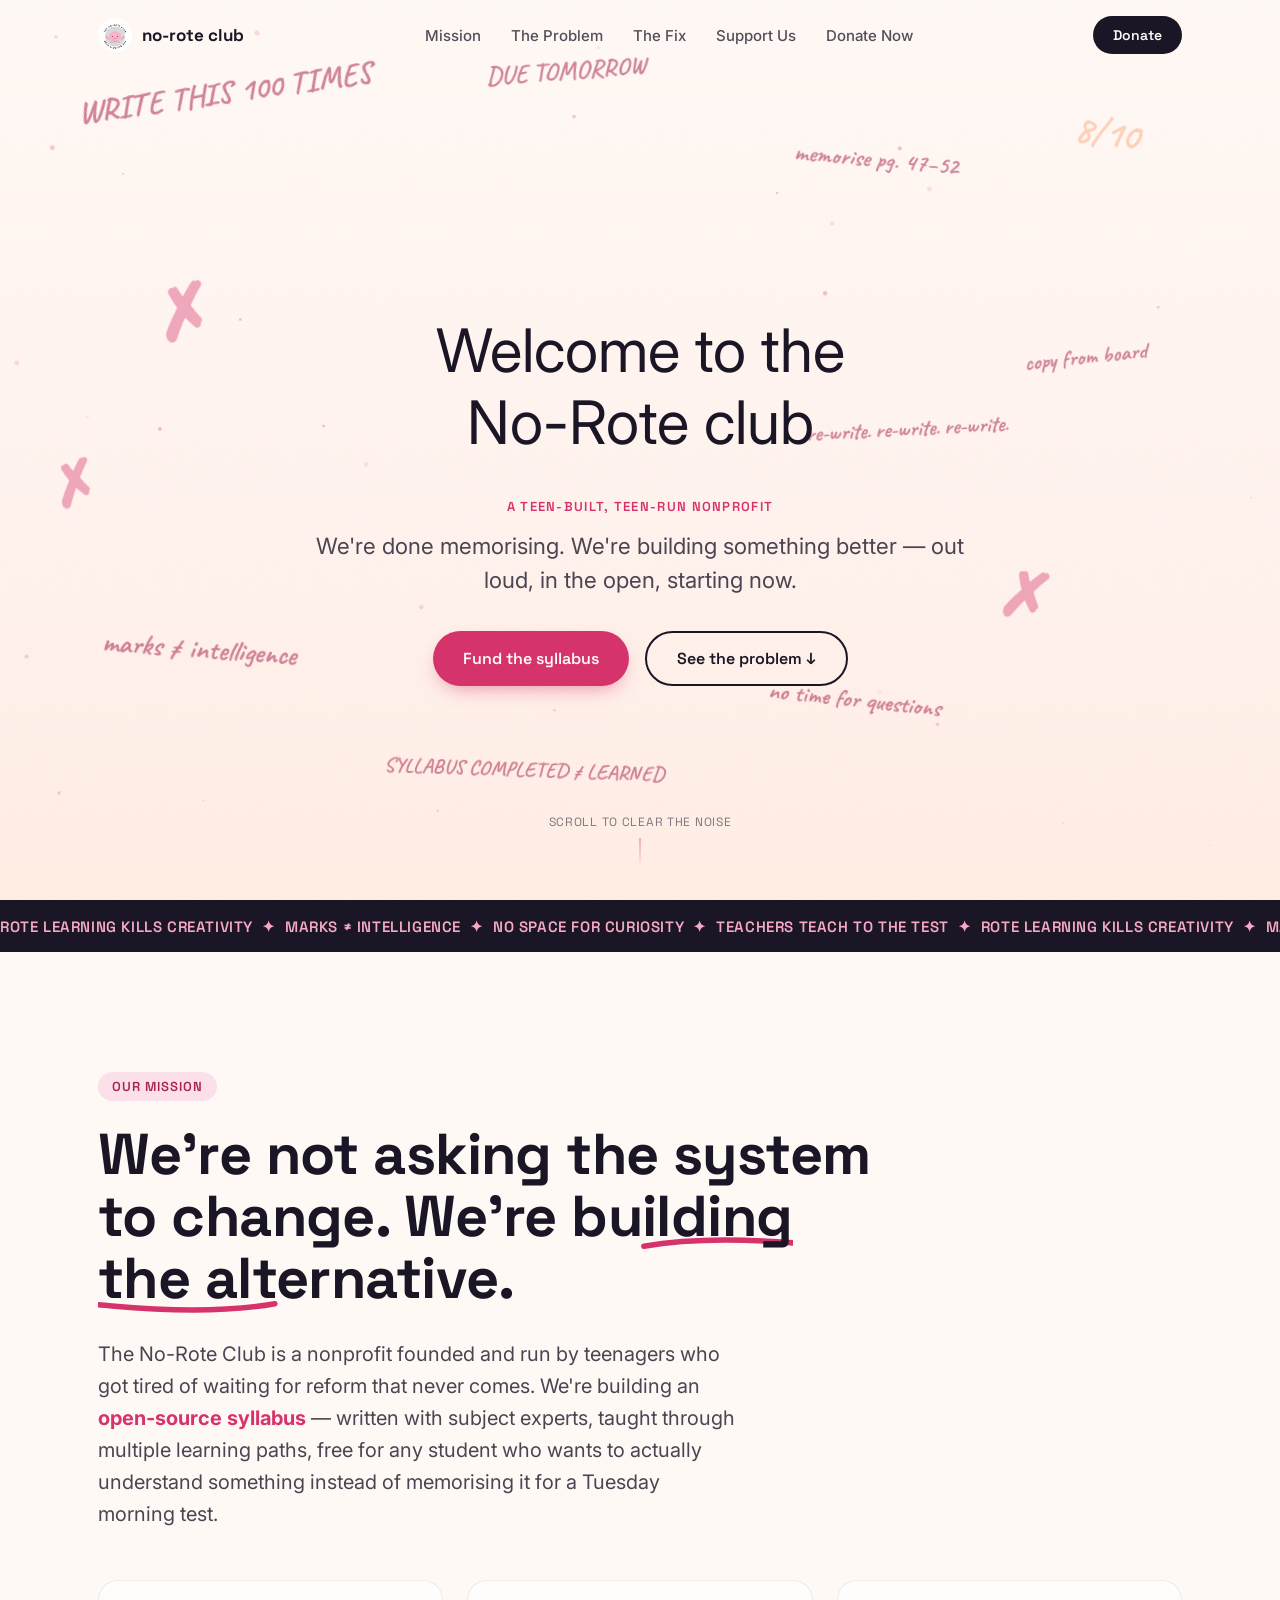
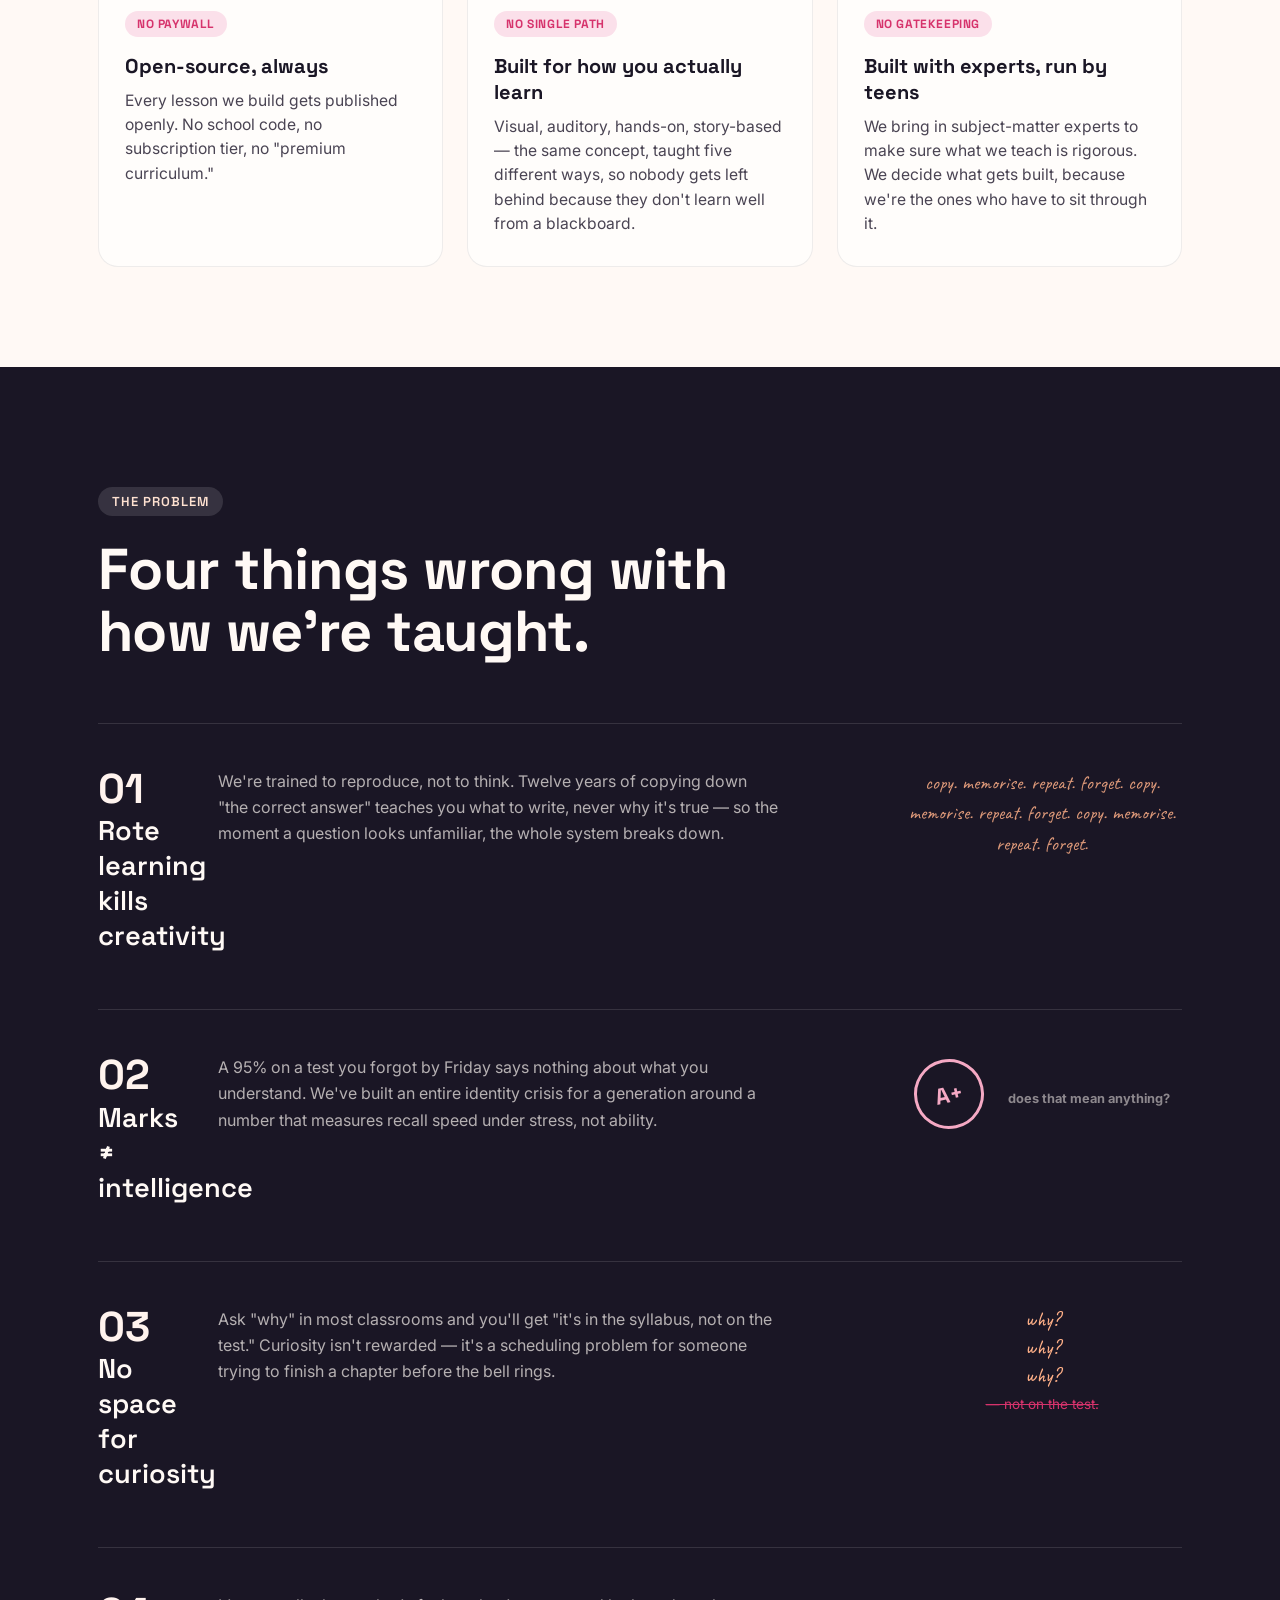
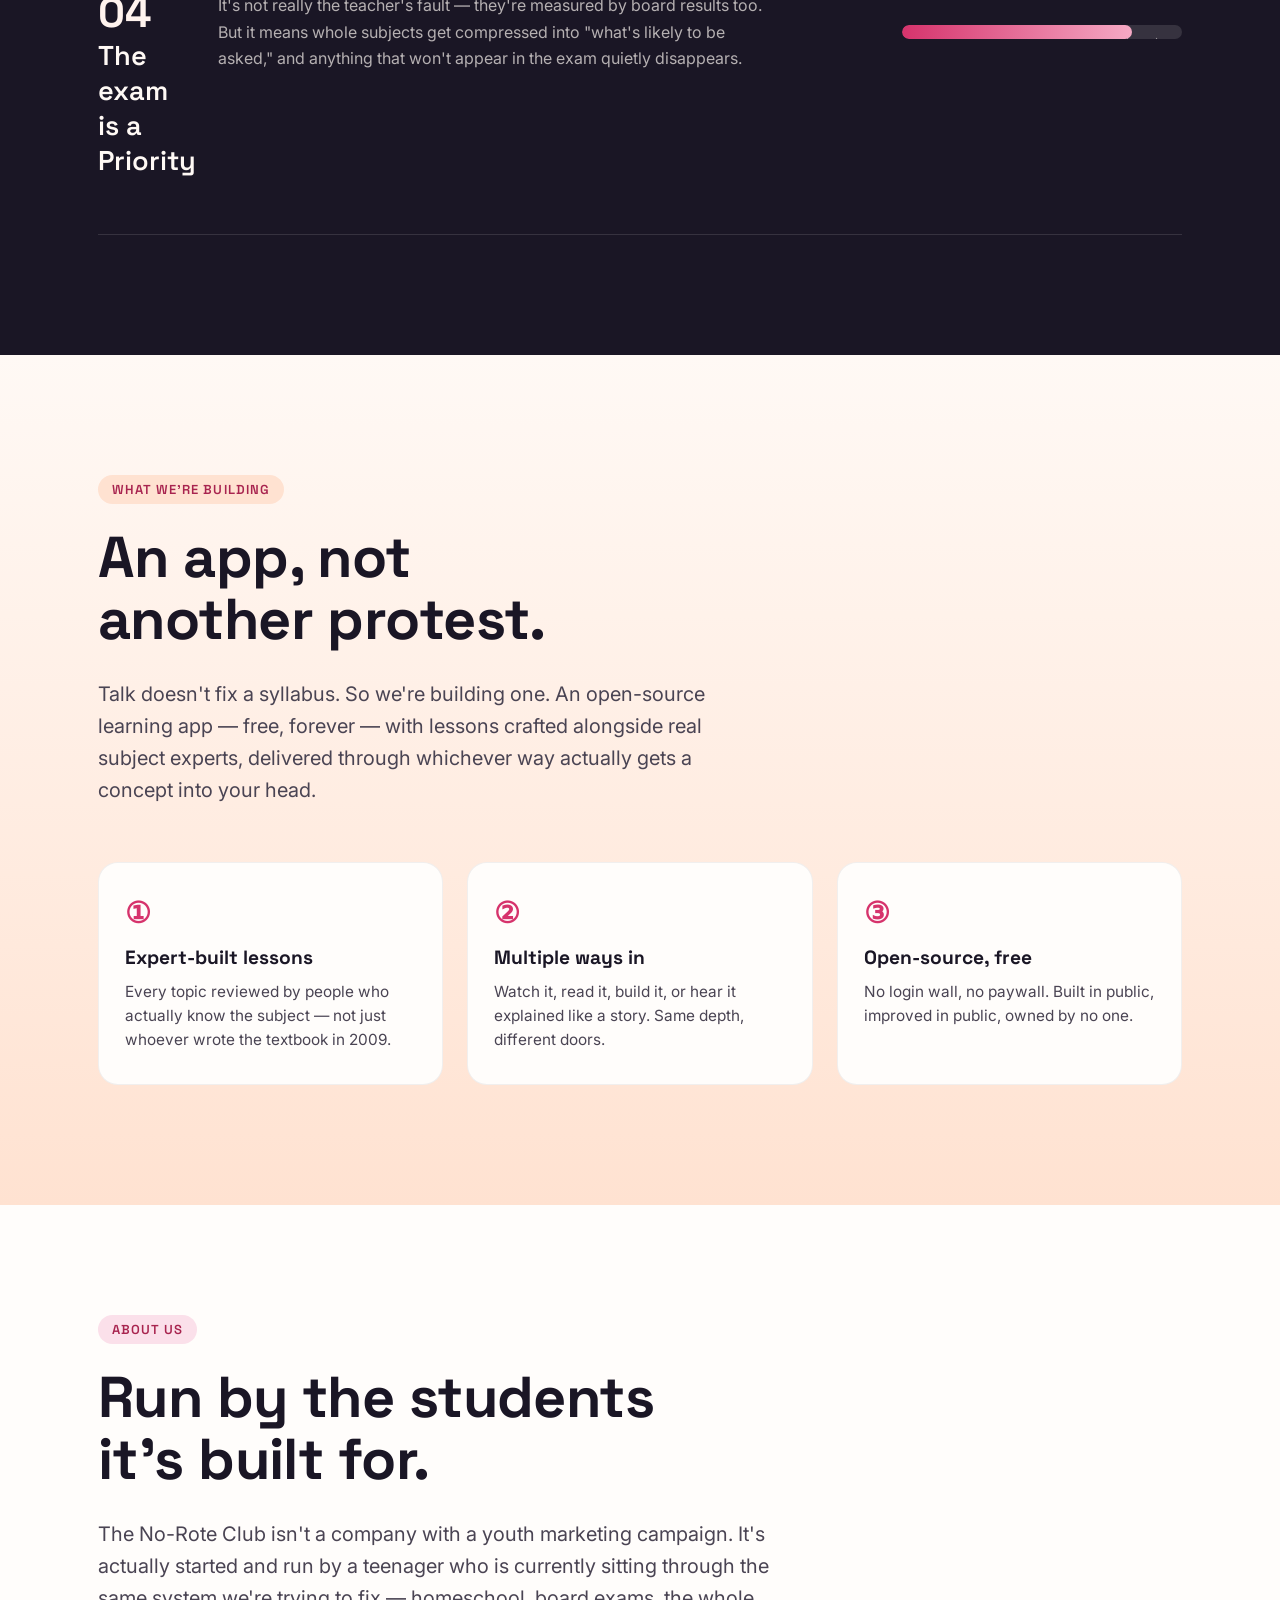
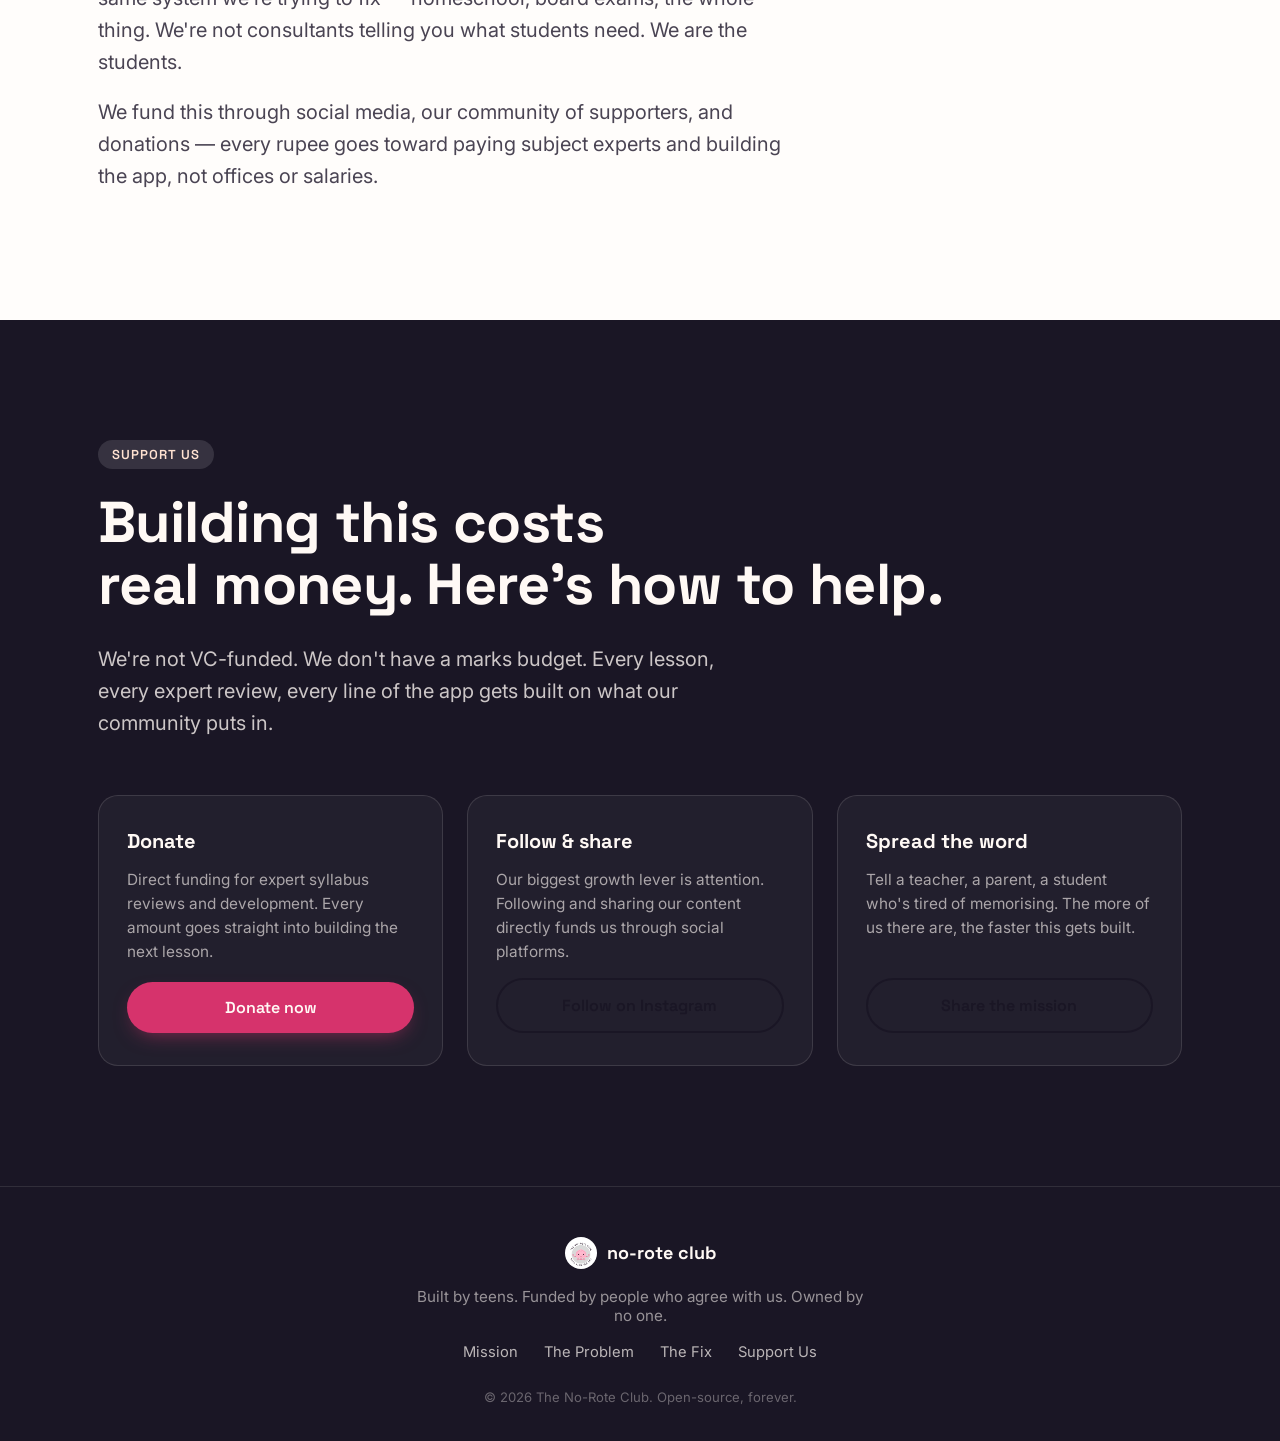
==== commit bf6e1b81: "Add files via upload" ====
--- a/index.html
+++ b/index.html
@@ -24,12 +24,14 @@
       <span>no-rote club</span>
     </a>
     <nav class="nav-links">
+      <!--The donating page isn't real yet. We still are yet to add our payment services.-->
       <a href="#mission">Mission</a>
       <a href="#problem">The Problem</a>
       <a href="#solution">The Fix</a>
       <a href="#support">Support Us</a>
+      <a href="fake_donate_page.html">Donate Now</a>
     </nav>
-    <a href="#support" class="nav-cta">Back the syllabus</a>
+    <a href="fake_donate_page.html" class="nav-cta">Donate</a>
     <button class="nav-burger" id="navBurger" aria-label="Open menu" aria-expanded="false">
       <span></span><span></span><span></span>
     </button>
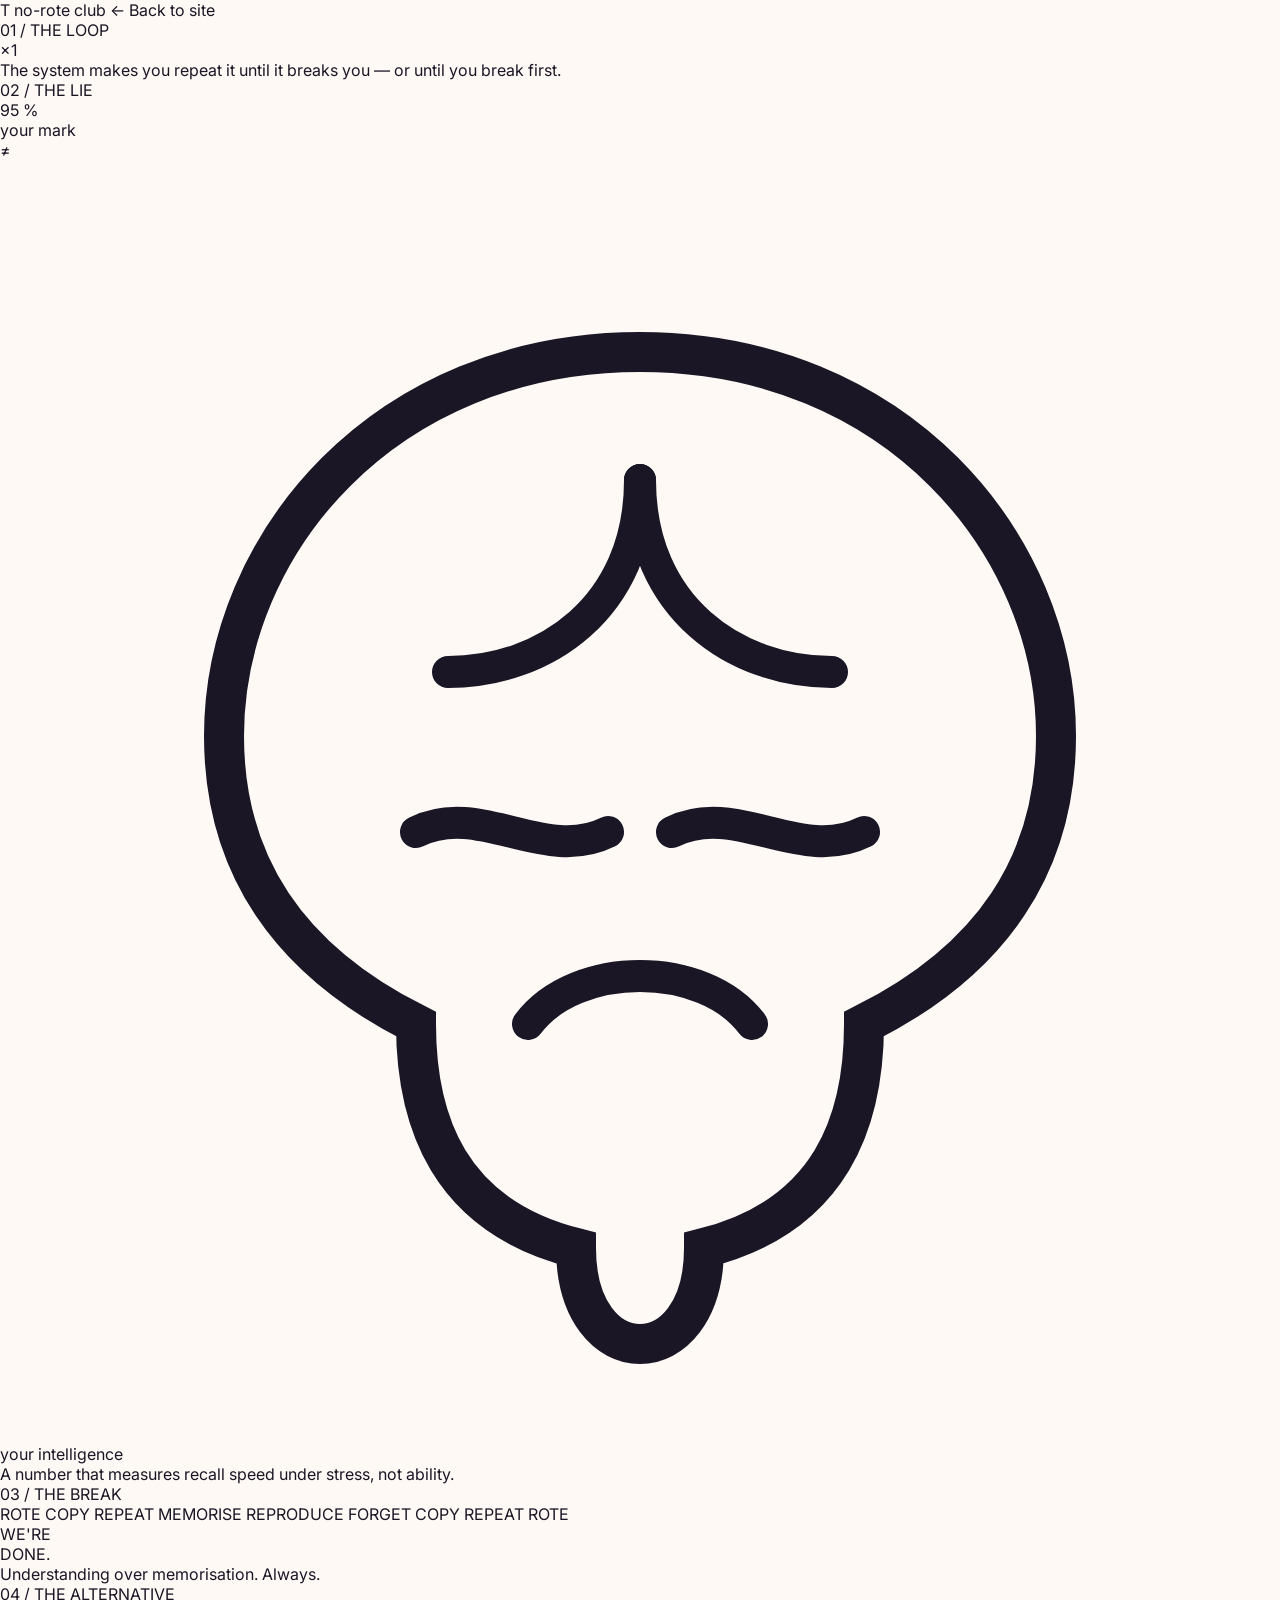
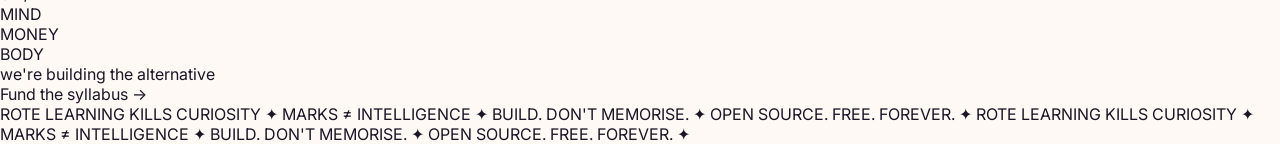
==== commit 6e077f8d: "Add files via upload" ====
--- a/index.html
+++ b/index.html
@@ -1,292 +1,133 @@
 <!DOCTYPE html>
 <html lang="en">
 <head>
-<meta charset="UTF-8">
-<meta name="viewport" content="width=device-width, initial-scale=1.0">
-<title>The No-Rote Club — Education shouldn't feel like punishment</title>
-<meta name="description" content="A teen-led nonprofit building an open-source, expert-crafted syllabus that teaches the way brains actually learn. No rote. No rank. No rust.">
-<link rel="icon" href="T.png" type="image/png">
-<link rel="preconnect" href="https://fonts.googleapis.com">
-<link rel="preconnect" href="https://fonts.gstatic.com" crossorigin>
-<link href="https://fonts.googleapis.com/css2?family=Space+Grotesk:wght@400;500;600;700&family=Inter:wght@400;500;600;700;800&family=Caveat:wght@600;700&display=swap" rel="stylesheet">
-<link rel="stylesheet" href="style.css">
+  <meta charset="UTF-8" />
+  <meta name="viewport" content="width=device-width, initial-scale=1.0" />
+  <title>The No-Rote Club — Motion</title>
+  <link rel="preconnect" href="https://fonts.googleapis.com" />
+  <link href="https://fonts.googleapis.com/css2?family=Space+Grotesk:wght@400;500;700&family=Inter:wght@400;500&display=swap" rel="stylesheet" />
+  <link rel="stylesheet" href="style.css" />
 </head>
 <body>
 
-<!-- ============ NOISE / GRAIN OVERLAY ============ -->
-<div class="grain"></div>
+  <!-- NAV -->
+  <nav>
+    <a href="https://thenoroteclub.vercel.app" class="logo-link">
+      <span class="logo-t">T</span>
+      <span class="logo-text">no-rote club</span>
+    </a>
+    <a href="https://thenoroteclub.vercel.app" class="nav-back">← Back to site</a>
+  </nav>
 
-<!-- ============ NAV ============ -->
-<header class="nav" id="nav">
-  <div class="nav-inner">
-    <a href="#top" class="nav-logo">
-      <img src="T.png" alt="The No-Rote Club">
-      <span>no-rote club</span>
-    </a>
-    <nav class="nav-links">
-      <!--The donating page isn't real yet. We still are yet to add our payment services.-->
-      <a href="#mission">Mission</a>
-      <a href="#problem">The Problem</a>
-      <a href="#solution">The Fix</a>
-      <a href="#support">Support Us</a>
-      <a href="fake_donate_page.html">Donate Now</a>
-    </nav>
-    <a href="fake_donate_page.html" class="nav-cta">Donate</a>
-    <button class="nav-burger" id="navBurger" aria-label="Open menu" aria-expanded="false">
-      <span></span><span></span><span></span>
-    </button>
-  </div>
-  <div class="nav-mobile" id="navMobile">
-    <a href="#mission">Mission</a>
-    <a href="#problem">The Problem</a>
-    <a href="#solution">The Fix</a>
-    <a href="#support">Support Us</a>
-    <a href="#support" class="nav-cta-mobile">Back the syllabus</a>
-  </div>
-</header>
+  <!-- SCENE 1: THE LOOP -->
+  <section class="scene scene-loop" id="scene-loop">
+    <div class="scene-label">01 / THE LOOP</div>
+    <div class="typewriter-stage">
+      <div class="rote-command" id="roteCommand"></div>
+      <div class="strikethrough-bar" id="strikeBar"></div>
+      <div class="counter-tag" id="counterTag">×1</div>
+    </div>
+    <p class="scene-sub">The system makes you repeat it until it breaks you — or until you break first.</p>
+  </section>
 
-<!-- ============ HERO ============ -->
-<section class="hero" id="top">
-  <canvas id="scribbleCanvas" class="scribble-canvas"></canvas>
+  <!-- SCENE 2: MARKS ≠ INTELLIGENCE -->
+  <section class="scene scene-marks" id="scene-marks">
+    <div class="scene-label">02 / THE LIE</div>
+    <div class="equation-wrap">
+      <div class="eq-left">
+        <div class="grade-circle" id="gradeCircle">
+          <span class="grade-num" id="gradeNum">95</span>
+          <span class="grade-pct">%</span>
+        </div>
+        <span class="eq-label">your mark</span>
+      </div>
+      <div class="neq-sign" id="neqSign">≠</div>
+      <div class="eq-right">
+        <div class="brain-icon">
+          <svg viewBox="0 0 80 80" fill="none" xmlns="http://www.w3.org/2000/svg">
+            <path d="M40 12 C24 12 14 24 14 36 C14 44 18 50 26 54 C26 60 28 66 36 68 C36 72 38 74 40 74 C42 74 44 72 44 68 C52 66 54 60 54 54 C62 50 66 44 66 36 C66 24 56 12 40 12Z" stroke="currentColor" stroke-width="2.5" stroke-linecap="round" fill="none"/>
+            <path d="M40 20 C40 28 34 32 28 32" stroke="currentColor" stroke-width="2" stroke-linecap="round"/>
+            <path d="M40 20 C40 28 46 32 52 32" stroke="currentColor" stroke-width="2" stroke-linecap="round"/>
+            <path d="M26 42 C30 40 34 44 38 42" stroke="currentColor" stroke-width="2" stroke-linecap="round"/>
+            <path d="M42 42 C46 40 50 44 54 42" stroke="currentColor" stroke-width="2" stroke-linecap="round"/>
+            <path d="M33 54 C36 50 44 50 47 54" stroke="currentColor" stroke-width="2" stroke-linecap="round"/>
+          </svg>
+        </div>
+        <span class="eq-label">your intelligence</span>
+      </div>
+    </div>
+    <p class="scene-sub">A number that measures recall speed under stress, not ability.</p>
+  </section>
 
-  <div class="hero-noise-layer" id="heroNoise" aria-hidden="true">
-    <span class="scribble s1">WRITE THIS 100 TIMES</span>
-    <span class="scribble s2">memorise pg. 47–52</span>
-    <span class="scribble s3">✗</span>
-    <span class="scribble s4">marks ≠ intelligence</span>
-    <span class="scribble s5">re-write. re-write. re-write.</span>
-    <span class="scribble s6">✗</span>
-    <span class="scribble s7">SYLLABUS COMPLETED ≠ LEARNED</span>
-    <span class="scribble s8">8/10</span>
-    <span class="scribble s9">copy from board</span>
-    <span class="scribble s10">✗</span>
-    <span class="scribble s11">no time for questions</span>
-    <span class="scribble s12">DUE TOMORROW</span>
-  </div>
+  <!-- SCENE 3: THE BREAK -->
+  <section class="scene scene-break" id="scene-break">
+    <div class="scene-label">03 / THE BREAK</div>
+    <div class="break-stage">
+      <div class="word-grid" id="wordGrid">
+        <span class="wg-word" style="--d:0s">ROTE</span>
+        <span class="wg-word" style="--d:.1s">COPY</span>
+        <span class="wg-word" style="--d:.2s">REPEAT</span>
+        <span class="wg-word" style="--d:.3s">MEMORISE</span>
+        <span class="wg-word" style="--d:.4s">REPRODUCE</span>
+        <span class="wg-word" style="--d:.5s">FORGET</span>
+        <span class="wg-word" style="--d:.6s">COPY</span>
+        <span class="wg-word" style="--d:.7s">REPEAT</span>
+        <span class="wg-word" style="--d:.8s">ROTE</span>
+      </div>
+      <div class="break-text" id="breakText">
+        <div class="break-line">WE'RE</div>
+        <div class="break-line delay-1">DONE.</div>
+      </div>
+    </div>
+    <p class="scene-sub">Understanding over memorisation. Always.</p>
+  </section>
 
-  <div class="hero-content">
-    <p class="hero-heading">Welcome to the <br>No-Rote club</p><br><br>
-    <p class="hero-eyebrow">a teen-built, teen-run nonprofit</p>
-    <p class="hero-sub">We're done memorising. We're building something better — out loud, in the open, starting now.</p>
-    <div class="hero-actions">
-      <a href="#support" class="btn btn-primary">Fund the syllabus</a>
-      <a href="#problem" class="btn btn-ghost">See the problem ↓</a>
+  <!-- SCENE 4: BUILD SOMETHING BETTER -->
+  <section class="scene scene-build" id="scene-build">
+    <div class="scene-label">04 / THE ALTERNATIVE</div>
+    <div class="pillars">
+      <div class="pillar" style="--ph: 60px; --pd: 0s">
+        <div class="pillar-bar"></div>
+        <span class="pillar-label">MIND</span>
+      </div>
+      <div class="pillar" style="--ph: 100px; --pd: .2s">
+        <div class="pillar-bar"></div>
+        <span class="pillar-label">MONEY</span>
+      </div>
+      <div class="pillar" style="--ph: 80px; --pd: .4s">
+        <div class="pillar-bar"></div>
+        <span class="pillar-label">BODY</span>
+      </div>
+    </div>
+    <div class="build-tagline">
+      <span class="bt-small">we're building</span>
+      <span class="bt-big">the alternative</span>
+    </div>
+    <a href="https://thenoroteclub.vercel.app/#support" class="cta-btn">Fund the syllabus →</a>
+  </section>
+
+  <!-- AMBIENT TICKER -->
+  <div class="ticker-wrap" aria-hidden="true">
+    <div class="ticker-track">
+      <span>ROTE LEARNING KILLS CURIOSITY</span>
+      <span>✦</span>
+      <span>MARKS ≠ INTELLIGENCE</span>
+      <span>✦</span>
+      <span>BUILD. DON'T MEMORISE.</span>
+      <span>✦</span>
+      <span>OPEN SOURCE. FREE. FOREVER.</span>
+      <span>✦</span>
+      <span>ROTE LEARNING KILLS CURIOSITY</span>
+      <span>✦</span>
+      <span>MARKS ≠ INTELLIGENCE</span>
+      <span>✦</span>
+      <span>BUILD. DON'T MEMORISE.</span>
+      <span>✦</span>
+      <span>OPEN SOURCE. FREE. FOREVER.</span>
+      <span>✦</span>
     </div>
   </div>
 
-  <div class="scroll-cue" aria-hidden="true">
-    <span>scroll to clear the noise</span>
-    <div class="scroll-cue-line"></div>
-  </div>
-</section>
-
-<!-- ============ MARQUEE STRIP ============ -->
-<div class="marquee" aria-hidden="true">
-  <div class="marquee-track">
-    <span>ROTE LEARNING KILLS CREATIVITY&nbsp;&nbsp;✦&nbsp;&nbsp;</span>
-    <span>MARKS ≠ INTELLIGENCE&nbsp;&nbsp;✦&nbsp;&nbsp;</span>
-    <span>NO SPACE FOR CURIOSITY&nbsp;&nbsp;✦&nbsp;&nbsp;</span>
-    <span>TEACHERS TEACH TO THE TEST&nbsp;&nbsp;✦&nbsp;&nbsp;</span>
-    <span>ROTE LEARNING KILLS CREATIVITY&nbsp;&nbsp;✦&nbsp;&nbsp;</span>
-    <span>MARKS ≠ INTELLIGENCE&nbsp;&nbsp;✦&nbsp;&nbsp;</span>
-    <span>NO SPACE FOR CURIOSITY&nbsp;&nbsp;✦&nbsp;&nbsp;</span>
-    <span>TEACHERS TEACH TO THE TEST&nbsp;&nbsp;✦&nbsp;&nbsp;</span>
-  </div>
-</div>
-
-<!-- ============ MISSION ============ -->
-<section class="mission" id="mission">
-  <div class="section-inner">
-    <p class="tag tag-red">Our Mission</p>
-    <h2 class="section-title">
-      We're not asking the system<br>to change. <span class="underline-scribble">We're building<br>the alternative.</span>
-    </h2>
-    <p class="section-lede reveal">
-      The No-Rote Club is a nonprofit founded and run by teenagers who got tired of waiting for reform that never comes.
-      We're building an <strong>open-source syllabus</strong> — written with subject experts, taught through multiple
-      learning paths, free for any student who wants to actually understand something instead of memorising it for a Tuesday morning test.
-    </p>
-    <div class="mission-grid">
-      <div class="mission-card reveal">
-        <span class="mission-num">No paywall</span>
-        <h3>Open-source, always</h3>
-        <p>Every lesson we build gets published openly. No school code, no subscription tier, no "premium curriculum."</p>
-      </div>
-      <div class="mission-card reveal">
-        <span class="mission-num">No single path</span>
-        <h3>Built for how you actually learn</h3>
-        <p>Visual, auditory, hands-on, story-based — the same concept, taught five different ways, so nobody gets left behind because they don't learn well from a blackboard.</p>
-      </div>
-      <div class="mission-card reveal">
-        <span class="mission-num">No gatekeeping</span>
-        <h3>Built with experts, run by teens</h3>
-        <p>We bring in subject-matter experts to make sure what we teach is rigorous. We decide what gets built, because we're the ones who have to sit through it.</p>
-      </div>
-    </div>
-  </div>
-</section>
-
-<!-- ============ THE PROBLEM ============ -->
-<section class="problem" id="problem">
-  <div class="section-inner">
-    <p class="tag tag-dark">The Problem</p>
-    <h2 class="section-title light">Four things wrong with<br>how we're taught.</h2>
-
-    <div class="problem-list">
-
-      <article class="problem-row reveal" data-num="01">
-        <div class="problem-row-head">
-          <span class="problem-row-num">01</span>
-          <h3>Rote learning kills creativity</h3>
-        </div>
-        <p>We're trained to reproduce, not to think. Twelve years of copying down "the correct answer" teaches you what
-        to write, never why it's true — so the moment a question looks unfamiliar, the whole system breaks down.</p>
-        <div class="problem-row-visual">
-          <div class="repeat-line" data-text="copy. memorise. repeat. forget."></div>
-        </div>
-      </article>
-
-      <article class="problem-row reveal" data-num="02">
-        <div class="problem-row-head">
-          <span class="problem-row-num">02</span>
-          <h3>Marks ≠ intelligence</h3>
-        </div>
-        <p>A 95% on a test you forgot by Friday says nothing about what you understand. We've built an entire identity
-        crisis for a generation around a number that measures recall speed under stress, not ability.</p>
-        <div class="problem-row-visual">
-          <div class="grade-stamp">A+</div>
-          <div class="grade-stamp small">does that mean anything?</div>
-        </div>
-      </article>
-
-      <article class="problem-row reveal" data-num="03">
-        <div class="problem-row-head">
-          <span class="problem-row-num">03</span>
-          <h3>No space for curiosity</h3>
-        </div>
-        <p>Ask "why" in most classrooms and you'll get "it's in the syllabus, not on the test." Curiosity isn't
-        rewarded — it's a scheduling problem for someone trying to finish a chapter before the bell rings.</p>
-        <div class="problem-row-visual">
-          <div class="why-stack">
-            <span>why?</span><span>why?</span><span>why?</span><span class="crossed">— not on the test.</span>
-          </div>
-        </div>
-      </article>
-
-      <article class="problem-row reveal" data-num="04">
-        <div class="problem-row-head">
-          <span class="problem-row-num">04</span>
-          <h3>The exam is a Priority</h3>
-        </div>
-        <p>It's not really the teacher's fault — they're measured by board results too. But it means whole subjects get
-        compressed into "what's likely to be asked," and anything that won't appear in the exam quietly disappears.</p>
-        <div class="problem-row-visual">
-          <div class="syllabus-bar">
-            <span class="syllabus-fill"></span>
-            <span class="syllabus-label">82% "exam-relevant" · 18% everything else</span>
-          </div>
-        </div>
-      </article>
-
-    </div>
-  </div>
-</section>
-
-<!-- ============ THE FIX / SOLUTION ============ -->
-<section class="solution" id="solution">
-  <div class="section-inner">
-    <p class="tag tag-orange">What We're Building</p>
-    <h2 class="section-title">An app, not<br>another protest.</h2>
-    <p class="section-lede reveal">
-      Talk doesn't fix a syllabus. So we're building one. An open-source learning app — free, forever — with lessons
-      crafted alongside real subject experts, delivered through whichever way actually gets a concept into your head.
-    </p>
-
-    <div class="solution-flow">
-      <div class="flow-card reveal">
-        <div class="flow-icon">①</div>
-        <h3>Expert-built lessons</h3>
-        <p>Every topic reviewed by people who actually know the subject — not just whoever wrote the textbook in 2009.</p>
-      </div>
-      <div class="flow-card reveal">
-        <div class="flow-icon">②</div>
-        <h3>Multiple ways in</h3>
-        <p>Watch it, read it, build it, or hear it explained like a story. Same depth, different doors.</p>
-      </div>
-      <div class="flow-card reveal">
-        <div class="flow-icon">③</div>
-        <h3>Open-source, free</h3>
-        <p>No login wall, no paywall. Built in public, improved in public, owned by no one.</p>
-      </div>
-    </div>
-  </div>
-</section>
-
-<!-- ============ ABOUT US ============ -->
-<section class="about" id="about">
-  <div class="section-inner">
-    <p class="tag tag-red">About Us</p>
-    <h2 class="section-title">Run by the students<br>it's built for.</h2>
-    <p class="section-lede reveal">
-      The No-Rote Club isn't a company with a youth marketing campaign. It's actually started and run by a teenager
-      who is currently sitting through the same system we're trying to fix — homeschool, board exams, the whole thing.
-      We're not consultants telling you what students need. We are the students.
-    </p>
-    <p class="section-lede reveal">
-      We fund this through social media, our community of supporters, and donations — every rupee goes toward paying
-      subject experts and building the app, not offices or salaries.
-    </p>
-  </div>
-</section>
-
-<!-- ============ SUPPORT US ============ -->
-<section class="support" id="support">
-  <div class="section-inner">
-    <p class="tag tag-dark">Support Us</p>
-    <h2 class="section-title light">Building this costs<br>real money. Here's how to help.</h2>
-    <p class="section-lede light reveal">
-      We're not VC-funded. We don't have a marks budget. Every lesson, every expert review, every line of the app
-      gets built on what our community puts in.
-    </p>
-
-    <div class="support-grid">
-      <div class="support-card reveal">
-        <h3>Donate</h3>
-        <p>Direct funding for expert syllabus reviews and development. Every amount goes straight into building the next lesson.</p>
-        <a href="fake_donate_page.html" class="btn btn-primary btn-block">Donate now</a>
-      </div>
-      <div class="support-card reveal">
-        <h3>Follow & share</h3>
-        <p>Our biggest growth lever is attention. Following and sharing our content directly funds us through social platforms.</p>
-        <a href="#" class="btn btn-ghost btn-block">Follow on Instagram</a>
-      </div>
-      <div class="support-card reveal">
-        <h3>Spread the word</h3>
-        <p>Tell a teacher, a parent, a student who's tired of memorising. The more of us there are, the faster this gets built.</p>
-        <a href="#" class="btn btn-ghost btn-block">Share the mission</a>
-      </div>
-    </div>
-  </div>
-</section>
-
-<!-- ============ FOOTER ============ -->
-<footer class="footer">
-  <div class="section-inner footer-inner">
-    <div class="footer-brand">
-      <img src="T.png" alt="The No-Rote Club">
-      <span>no-rote club</span>
-    </div>
-    <p class="footer-line">Built by teens. Funded by people who agree with us. Owned by no one.</p>
-    <div class="footer-links">
-      <a href="#mission">Mission</a>
-      <a href="#problem">The Problem</a>
-      <a href="#solution">The Fix</a>
-      <a href="#support">Support Us</a>
-    </div>
-    <p class="footer-copy">© <span id="year"></span> The No-Rote Club. Open-source, forever.</p>
-  </div>
-</footer>
-
-<script src="main.js"></script>
+  <script src="script.js"></script>
 </body>
 </html>
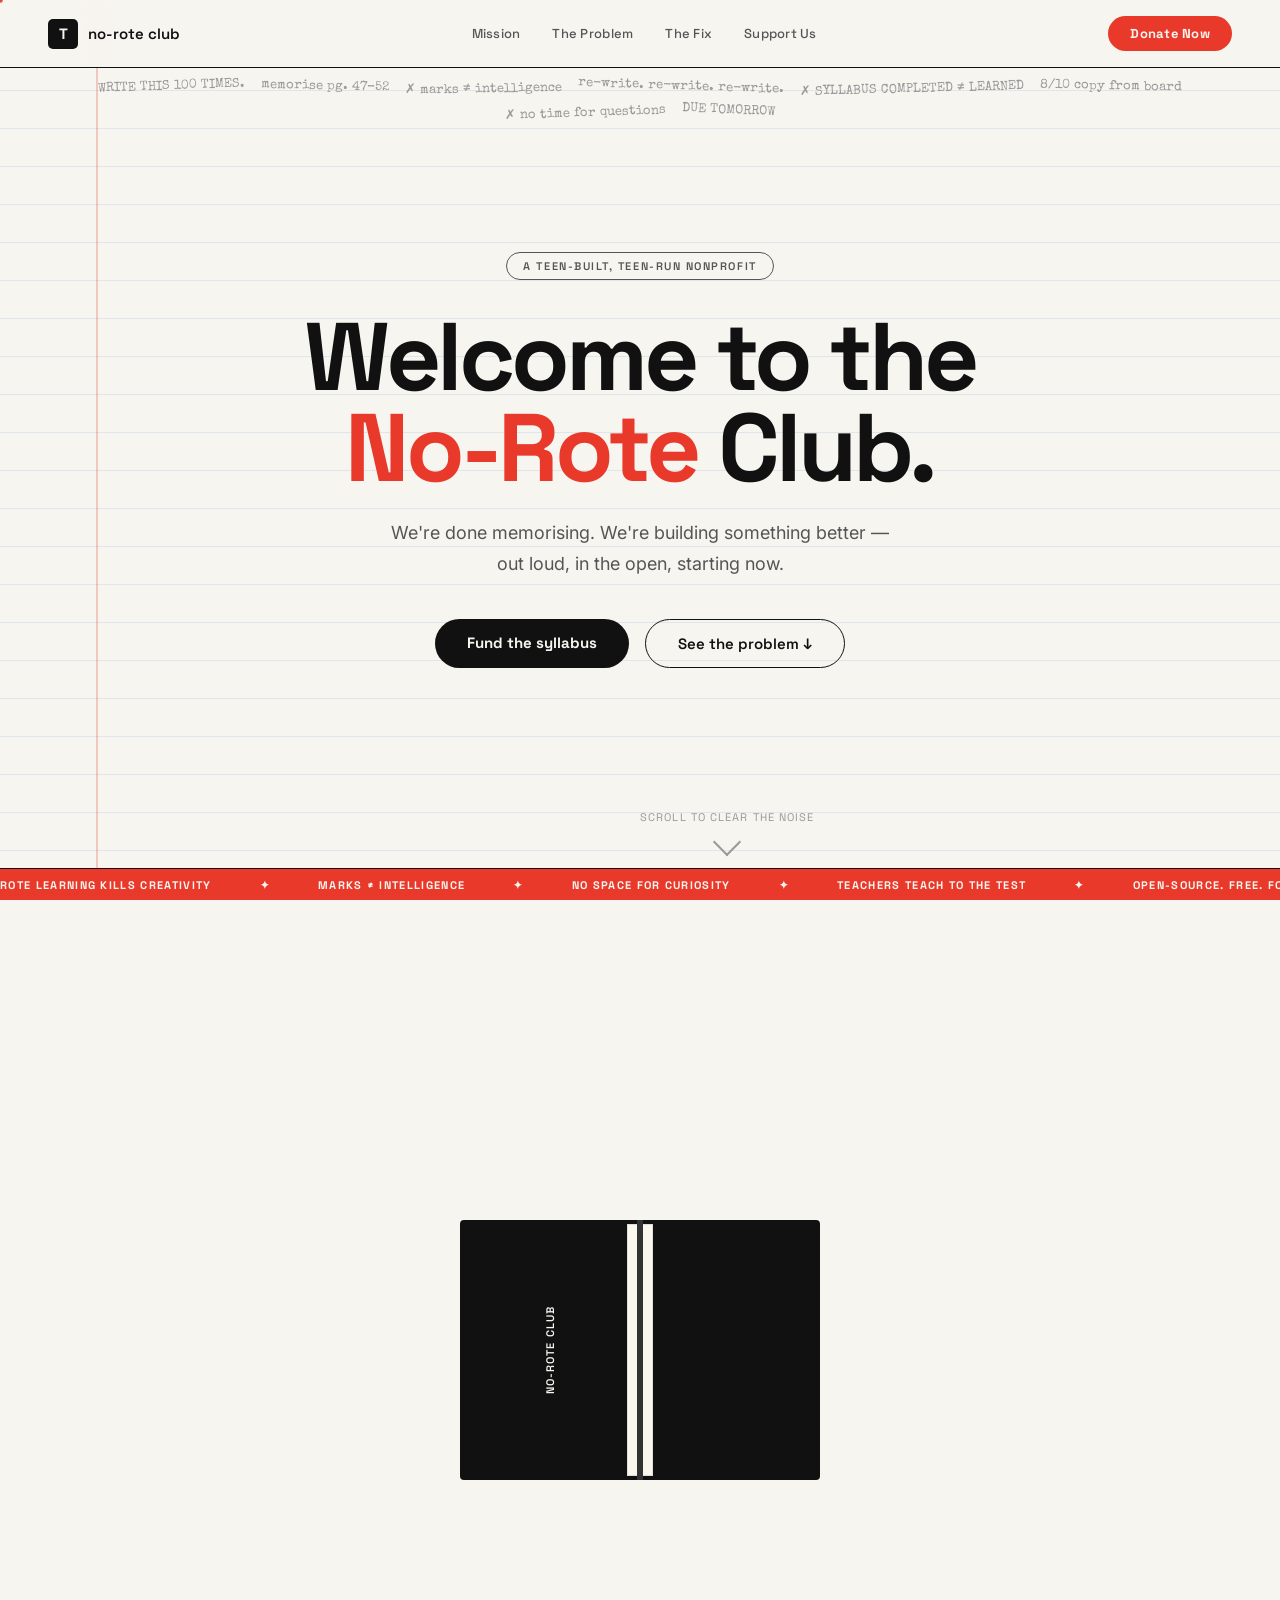
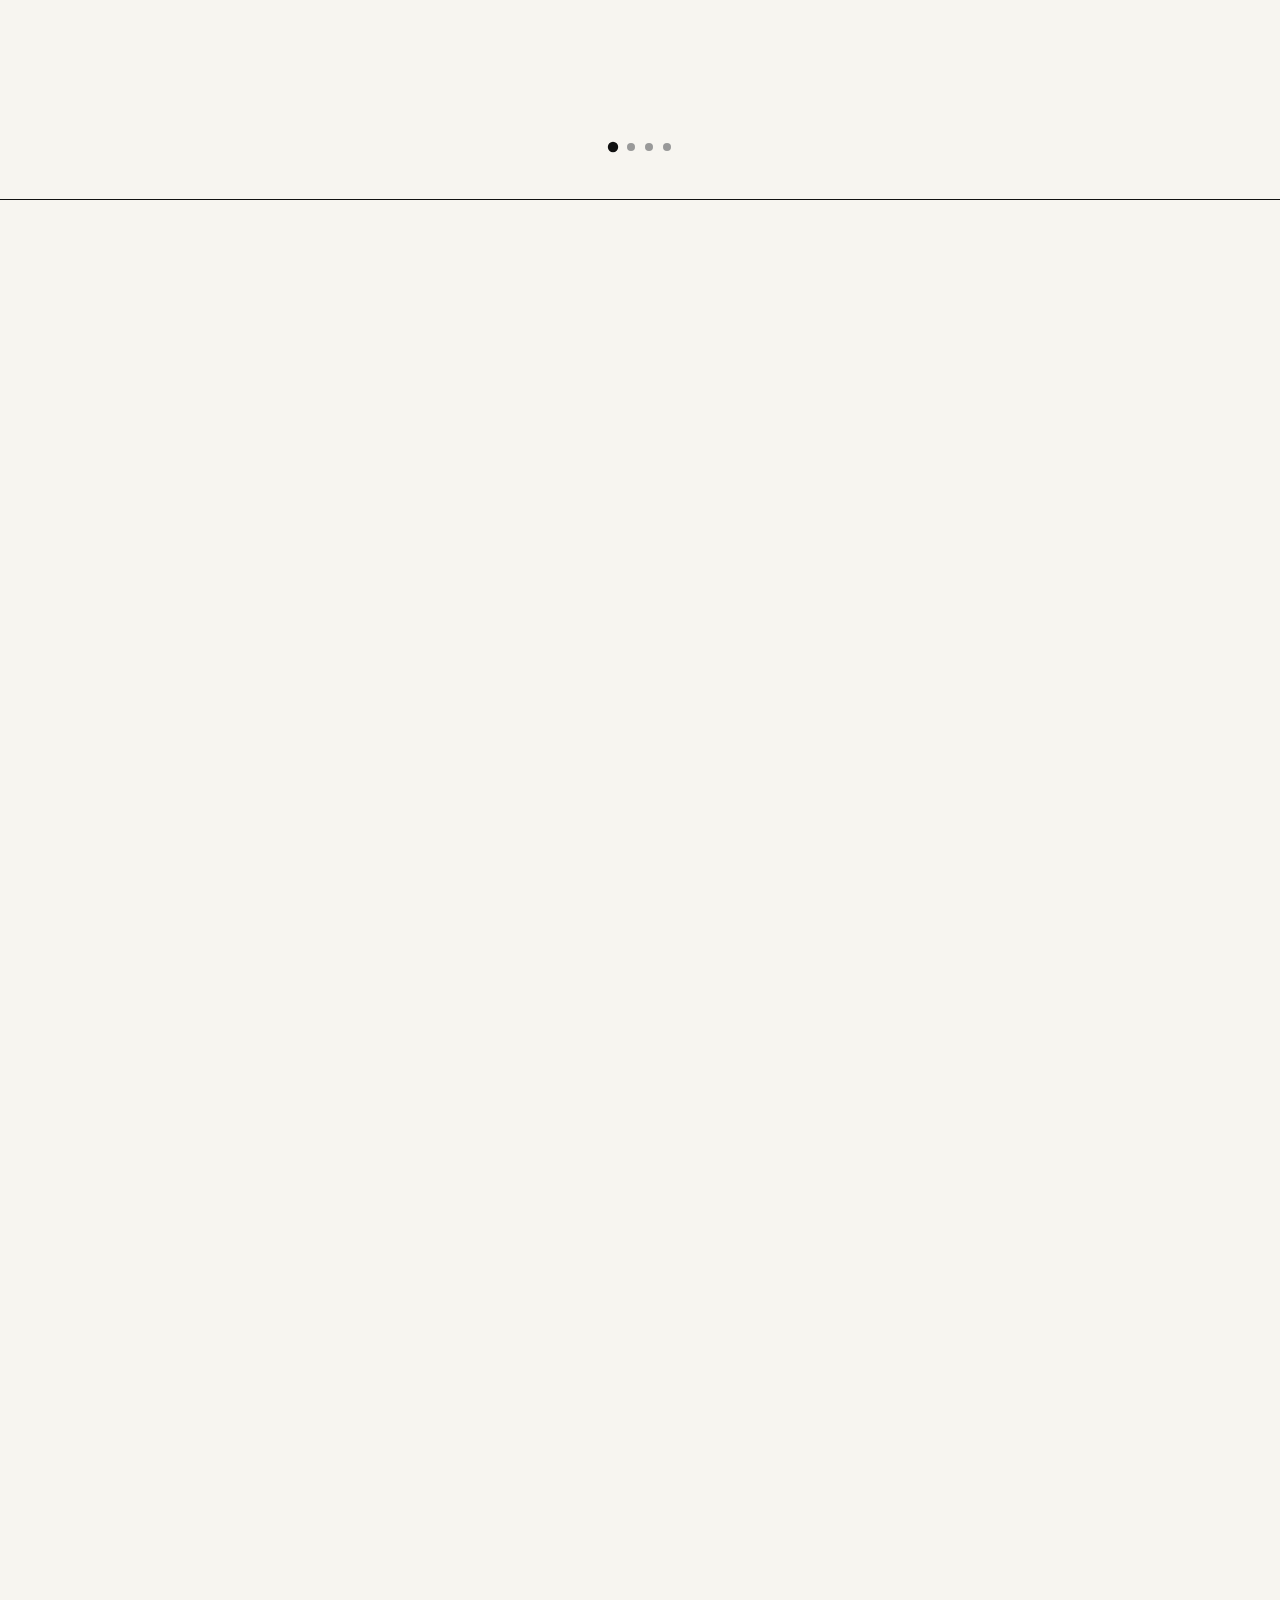
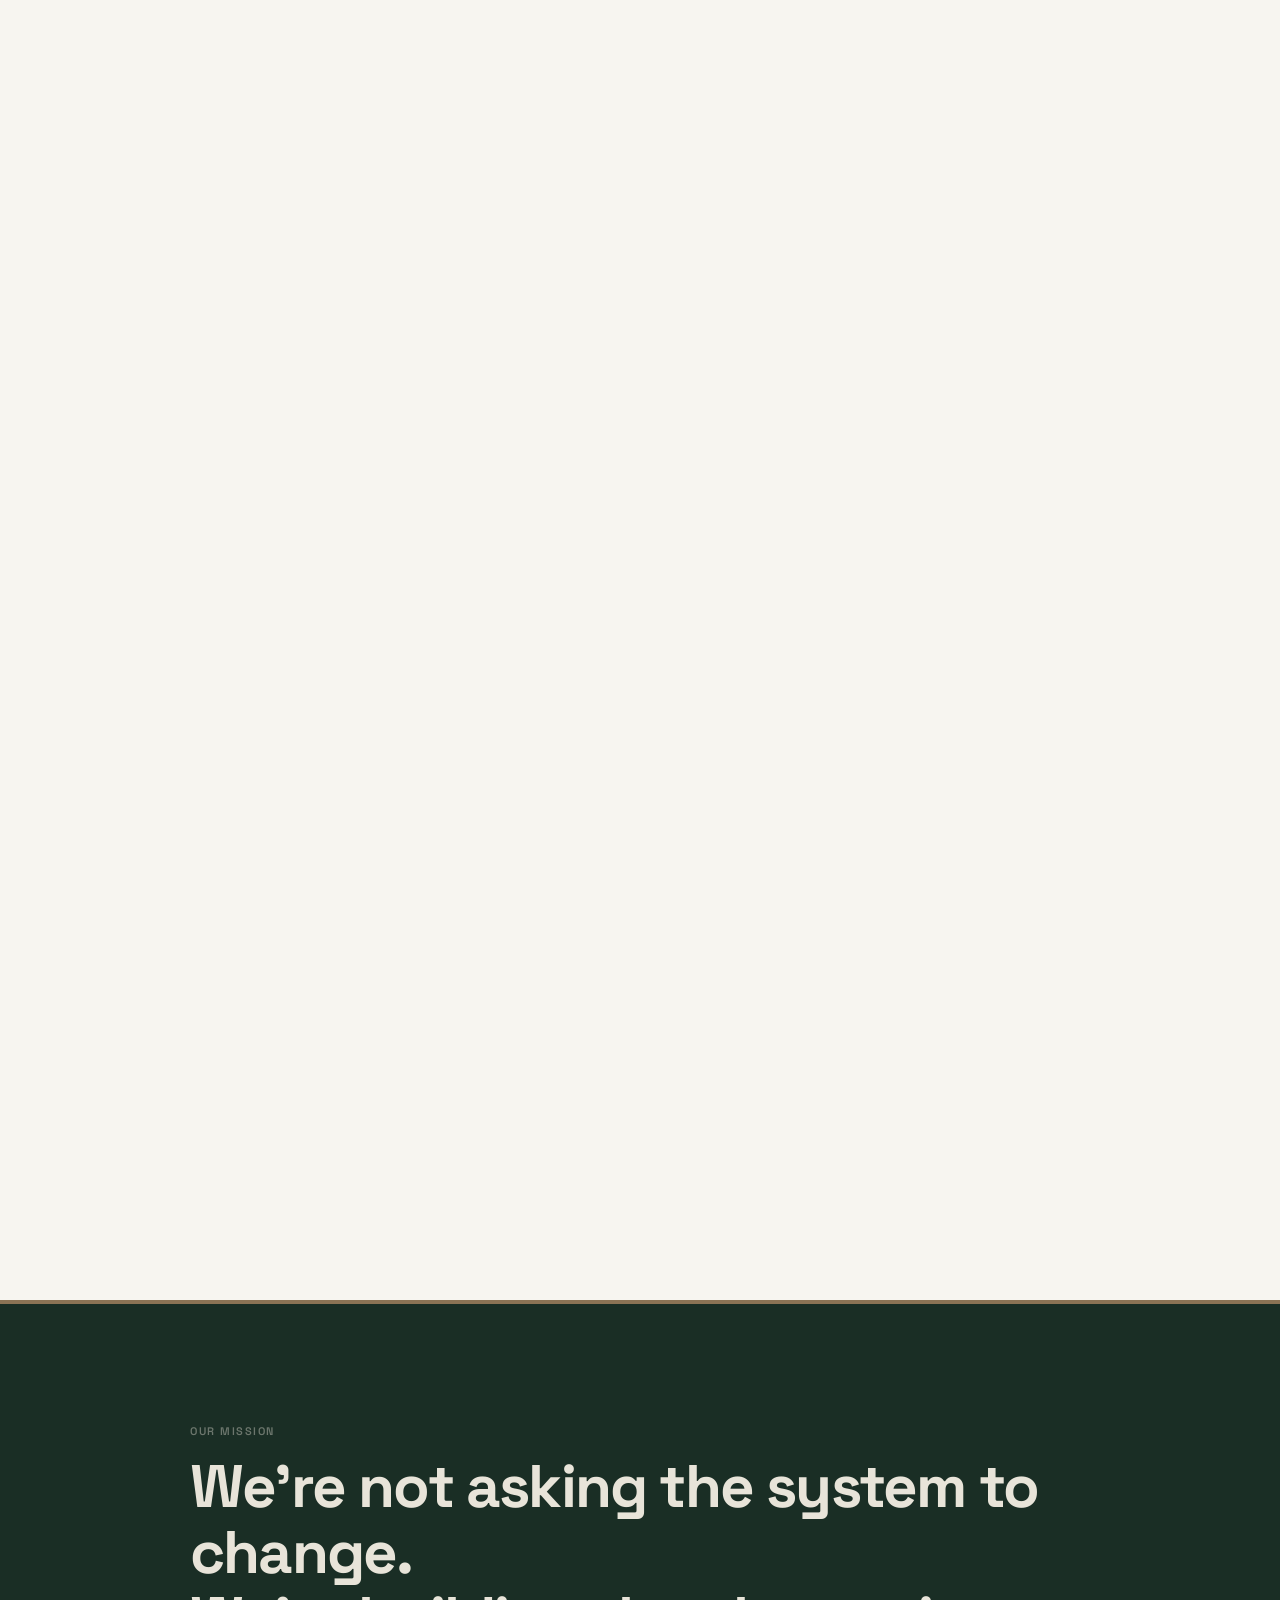
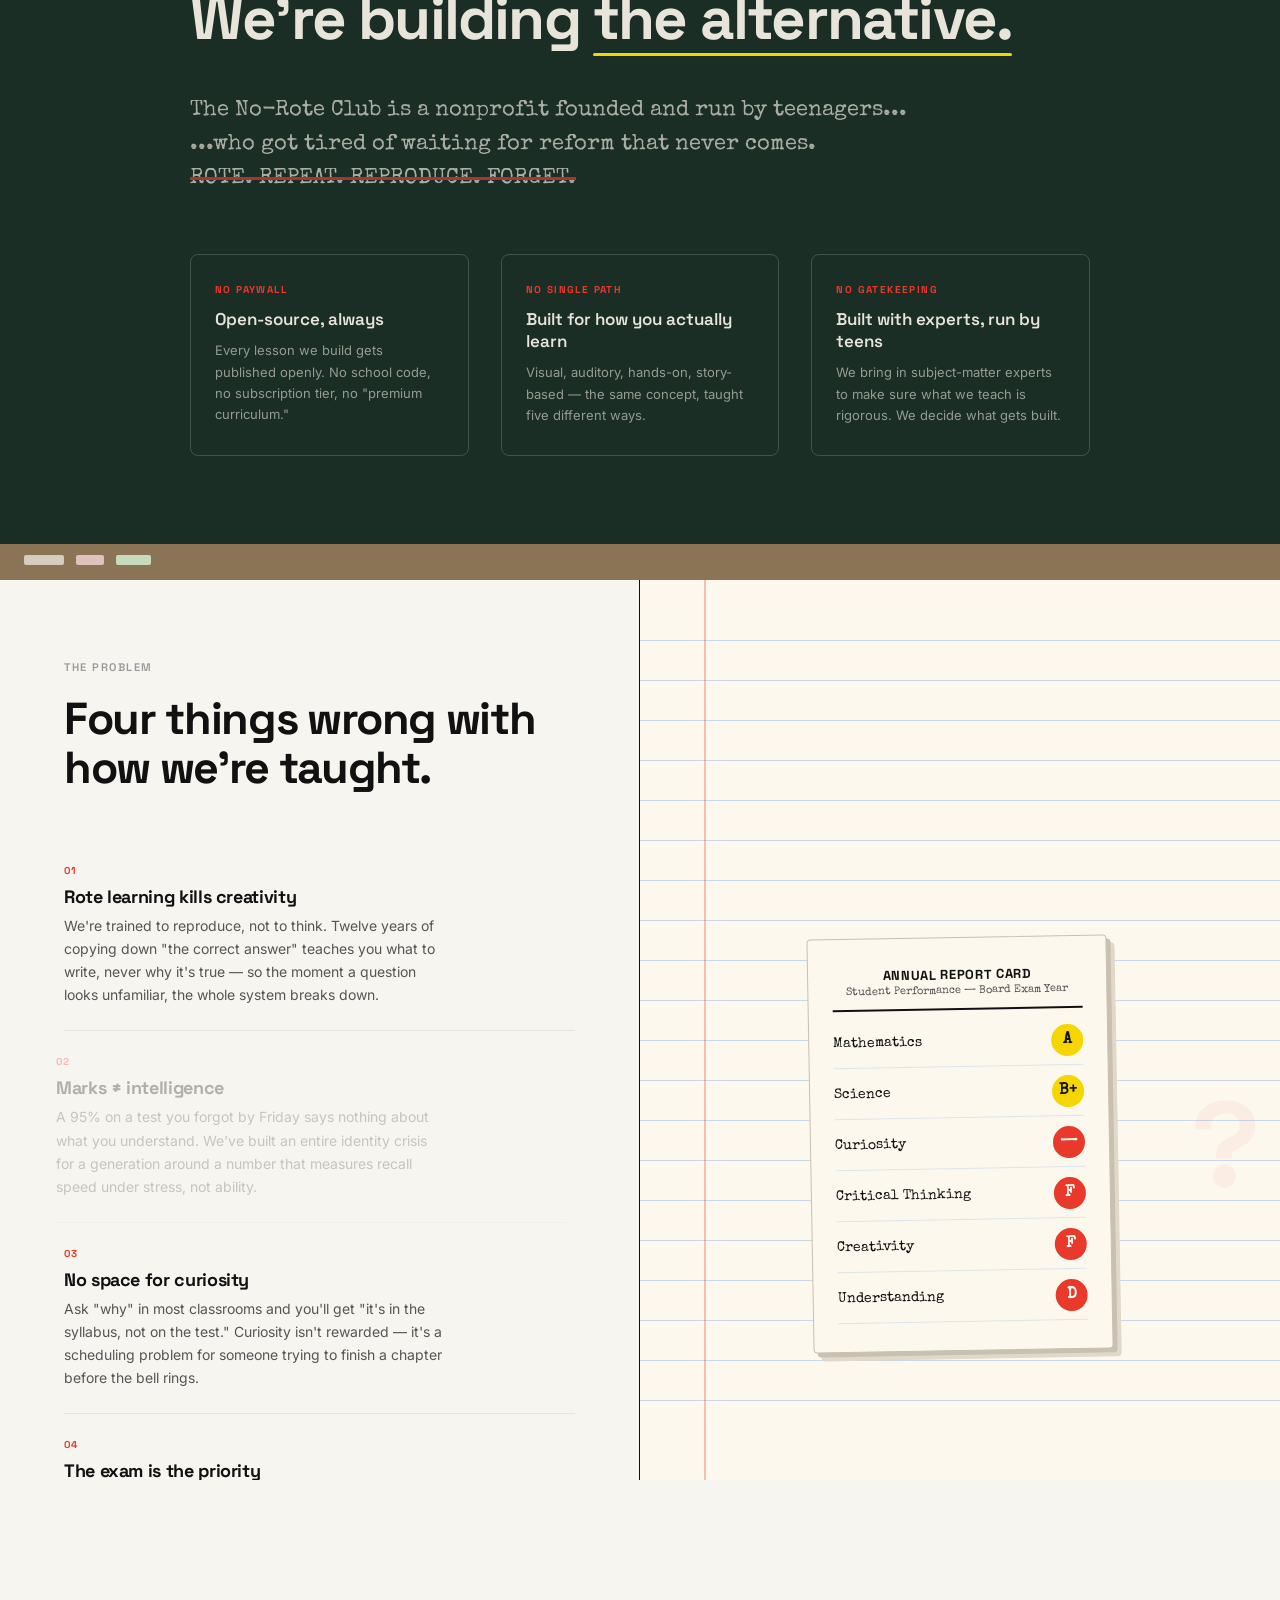
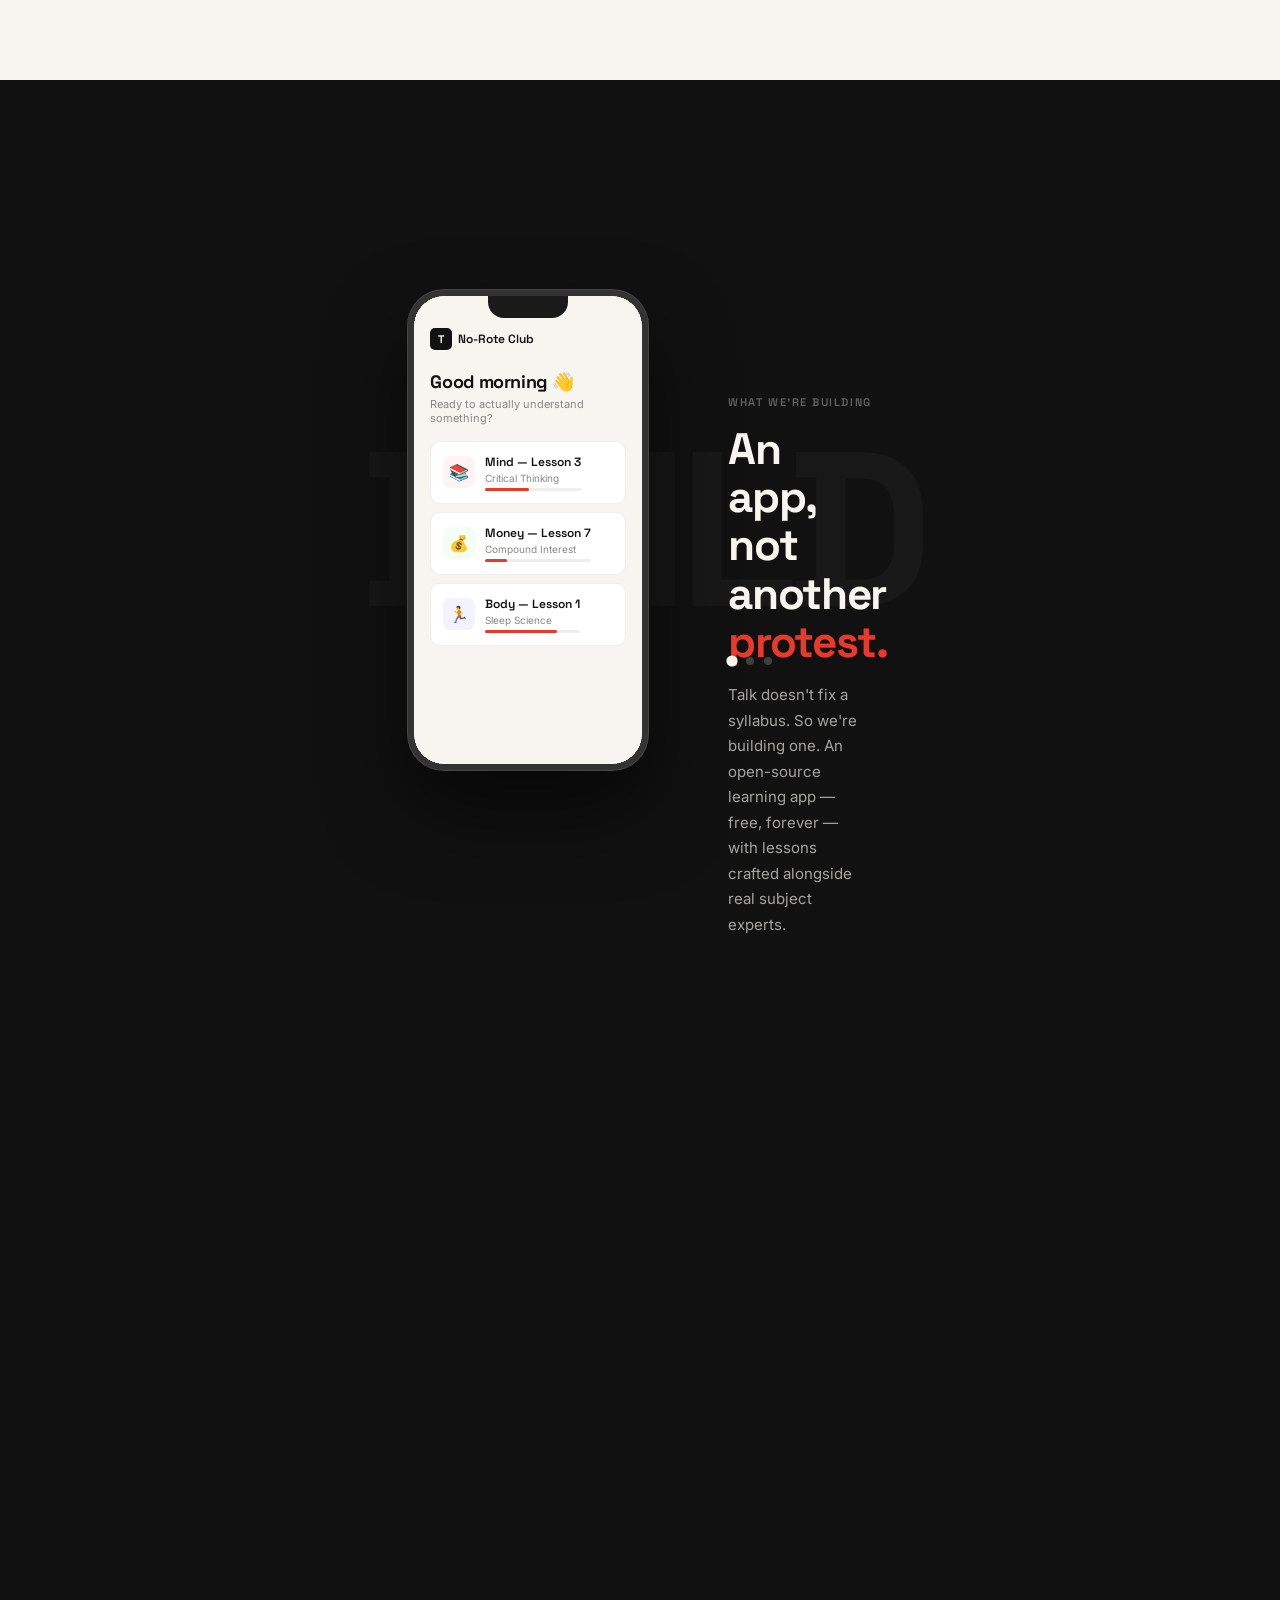
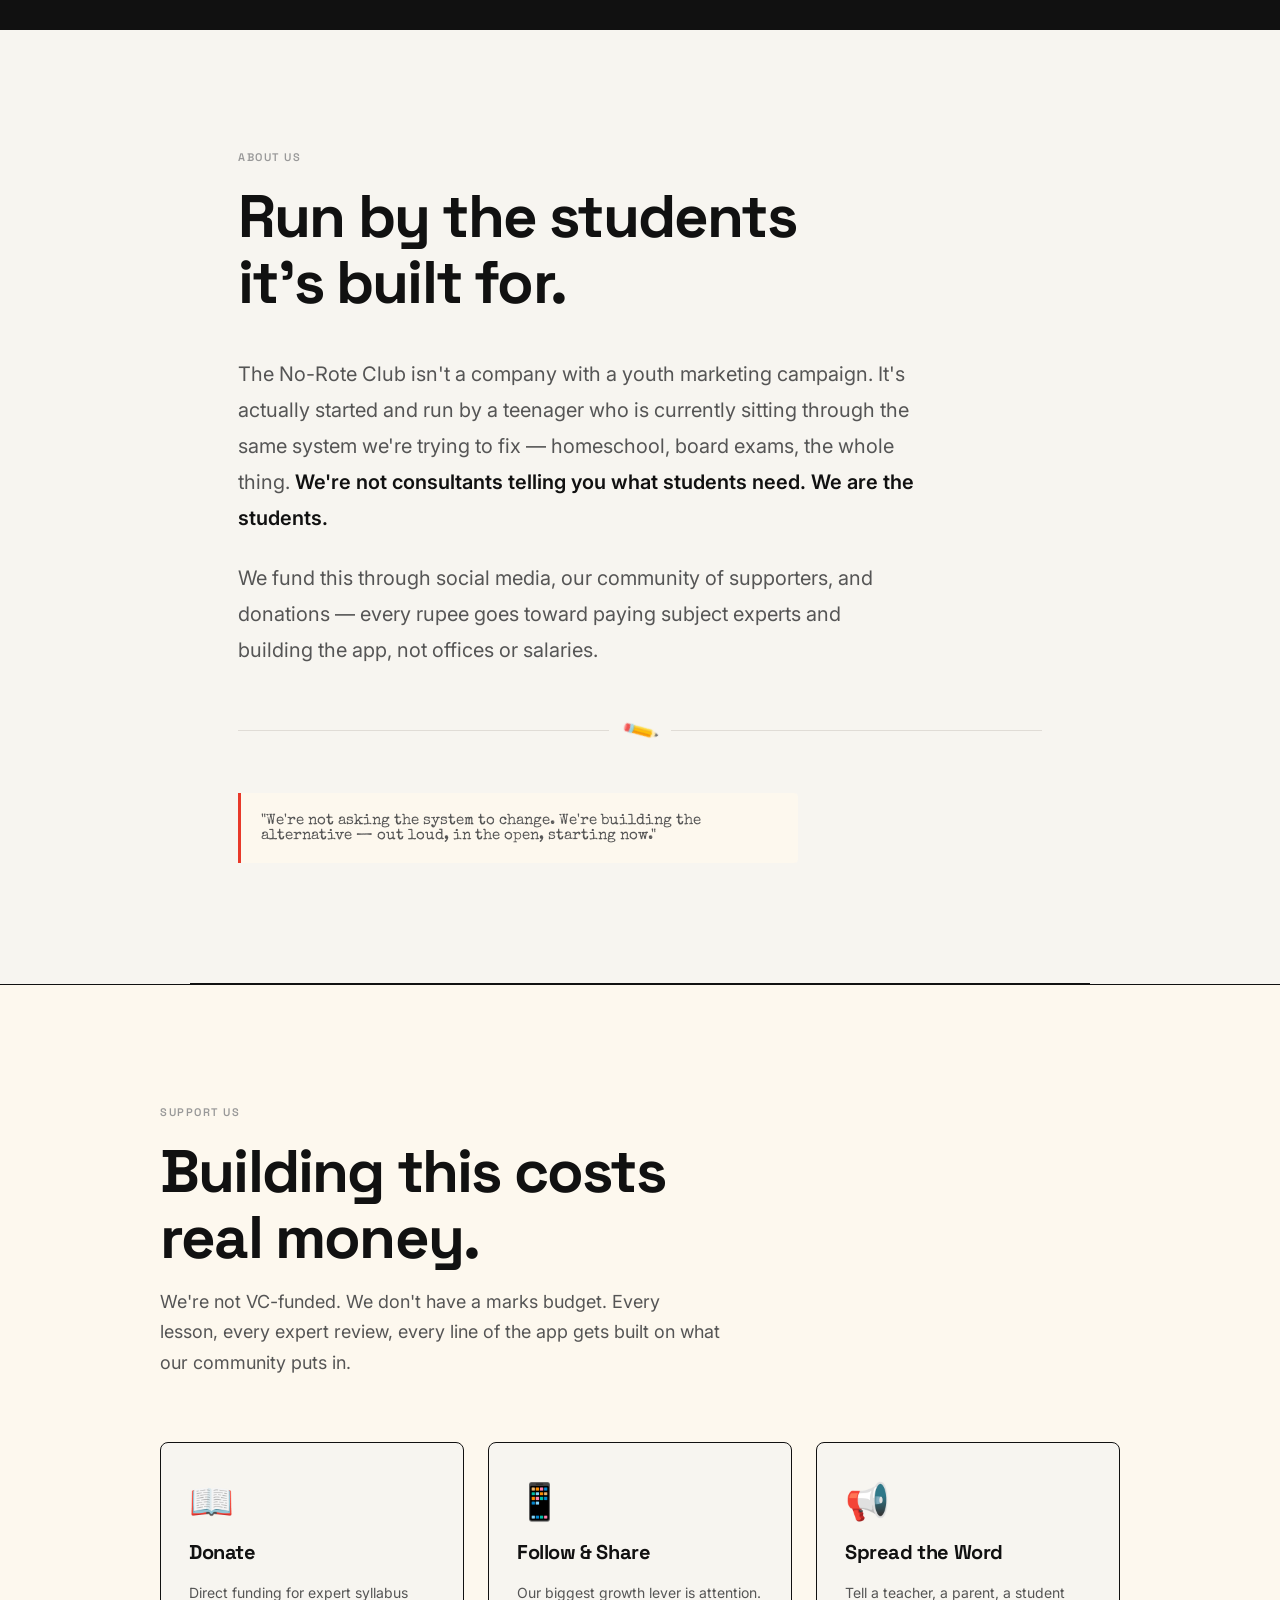
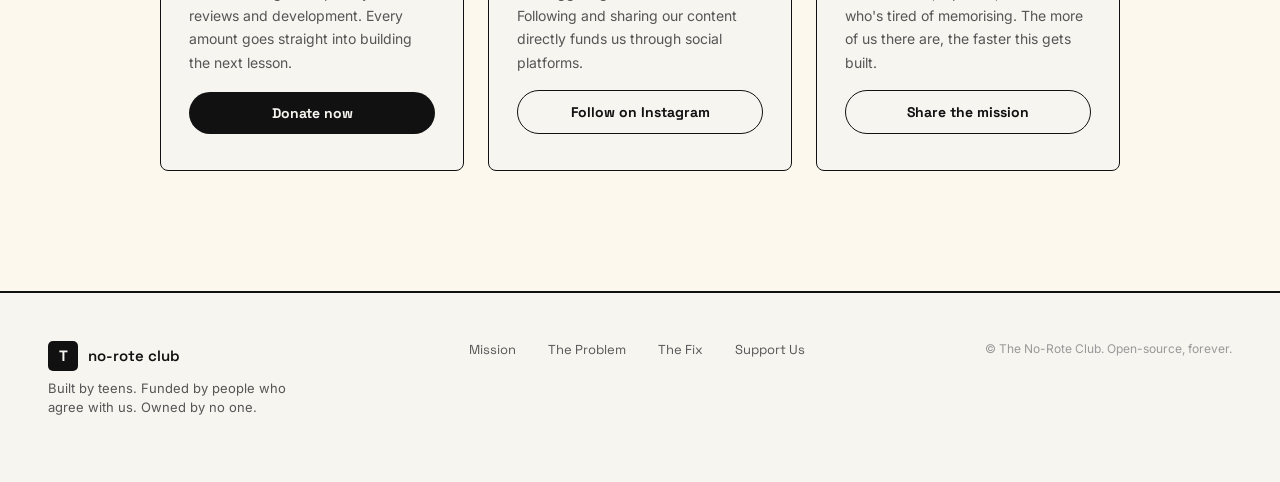
==== commit ad477e0d: "Add files via upload" ====
--- a/index.html
+++ b/index.html
@@ -1,133 +1,1495 @@
 <!DOCTYPE html>
 <html lang="en">
 <head>
-  <meta charset="UTF-8" />
-  <meta name="viewport" content="width=device-width, initial-scale=1.0" />
-  <title>The No-Rote Club — Motion</title>
-  <link rel="preconnect" href="https://fonts.googleapis.com" />
-  <link href="https://fonts.googleapis.com/css2?family=Space+Grotesk:wght@400;500;700&family=Inter:wght@400;500&display=swap" rel="stylesheet" />
-  <link rel="stylesheet" href="style.css" />
+  <meta charset="UTF-8"/>
+  <meta name="viewport" content="width=device-width, initial-scale=1.0"/>
+  <meta name="description" content="A teen-led nonprofit building an open-source, expert-crafted syllabus that teaches the way brains actually learn. No rote. No rank. No rust."/>
+  <title>The No-Rote Club — Education shouldn't feel like punishment</title>
+  <link rel="preconnect" href="https://fonts.googleapis.com"/>
+  <link href="https://fonts.googleapis.com/css2?family=Space+Grotesk:wght@300;400;500;600;700&family=Inter:wght@400;500&family=Special+Elite&display=swap" rel="stylesheet"/>
+  <style>
+/* ═══════════════════════════════════════════
+   TOKENS
+═══════════════════════════════════════════ */
+:root {
+  --white:   #F7F5F0;
+  --ink:     #111111;
+  --mid:     #555555;
+  --light:   #999999;
+  --red:     #E8392A;
+  --yellow:  #F5D600;
+  --chalk:   #E8E4D9;
+  --board:   #1A2E25;
+  --paper:   #FDF8EE;
+  --ruled:   #C8D8E8;
+  --sans:    'Space Grotesk', sans-serif;
+  --body:    'Inter', sans-serif;
+  --typewriter: 'Special Elite', cursive;
+}
+
+/* ═══════════════════════════════════════════
+   RESET
+═══════════════════════════════════════════ */
+*, *::before, *::after { box-sizing: border-box; margin: 0; padding: 0; }
+html { scroll-behavior: smooth; }
+body {
+  background: var(--white);
+  color: var(--ink);
+  font-family: var(--body);
+  overflow-x: hidden;
+}
+a { color: inherit; text-decoration: none; }
+
+/* ═══════════════════════════════════════════
+   NAV
+═══════════════════════════════════════════ */
+nav {
+  position: fixed;
+  top: 0; left: 0; right: 0;
+  z-index: 200;
+  display: flex;
+  align-items: center;
+  justify-content: space-between;
+  padding: 16px 48px;
+  background: rgba(247,245,240,0.92);
+  backdrop-filter: blur(12px);
+  border-bottom: 1.5px solid var(--ink);
+  transition: background 0.3s;
+}
+.nav-logo {
+  display: flex; align-items: center; gap: 10px;
+  font-family: var(--sans); font-weight: 600; font-size: 15px;
+}
+.nav-t {
+  width: 30px; height: 30px;
+  background: var(--ink); color: var(--white);
+  display: grid; place-items: center;
+  font-family: var(--sans); font-weight: 700; font-size: 15px;
+  border-radius: 5px;
+}
+.nav-links {
+  display: flex; gap: 32px; list-style: none;
+  font-family: var(--sans); font-size: 13px; font-weight: 500;
+  letter-spacing: 0.02em;
+}
+.nav-links a { color: var(--mid); transition: color 0.2s; }
+.nav-links a:hover { color: var(--ink); }
+.nav-cta {
+  font-family: var(--sans); font-size: 13px; font-weight: 700;
+  background: var(--red); color: var(--white);
+  padding: 9px 22px; border-radius: 40px;
+  transition: transform 0.2s, box-shadow 0.2s;
+  letter-spacing: 0.02em;
+}
+.nav-cta:hover { transform: translateY(-1px); box-shadow: 0 4px 16px rgba(232,57,42,0.35); }
+
+/* ═══════════════════════════════════════════
+   TICKER
+═══════════════════════════════════════════ */
+.ticker-wrap {
+  position: fixed; bottom: 0; left: 0; right: 0;
+  z-index: 200; height: 32px;
+  background: var(--red);
+  border-top: 1.5px solid var(--ink);
+  overflow: hidden; display: flex; align-items: center;
+}
+.ticker-track {
+  display: flex; gap: 48px; white-space: nowrap;
+  animation: ticker-scroll 28s linear infinite;
+}
+.ticker-track span {
+  font-family: var(--sans); font-size: 11px; font-weight: 700;
+  letter-spacing: 0.12em; text-transform: uppercase; color: var(--white); flex-shrink: 0;
+}
+@keyframes ticker-scroll {
+  from { transform: translateX(0); }
+  to   { transform: translateX(-50%); }
+}
+
+/* ═══════════════════════════════════════════
+   HERO
+═══════════════════════════════════════════ */
+.hero {
+  min-height: 100vh;
+  display: flex; flex-direction: column;
+  align-items: center; justify-content: center;
+  padding: 100px 48px 80px;
+  position: relative; overflow: hidden;
+  text-align: center;
+}
+
+/* Floating ruled-paper lines background */
+.hero-lines {
+  position: absolute; inset: 0; pointer-events: none; overflow: hidden;
+}
+.hero-line {
+  position: absolute; left: 0; right: 0; height: 1px;
+  background: var(--ruled); opacity: 0.5;
+}
+
+/* Red margin line */
+.hero-margin {
+  position: absolute; top: 0; bottom: 0; left: 96px; width: 2px;
+  background: rgba(232,57,42,0.25); pointer-events: none;
+}
+
+.hero-noise {
+  position: absolute; top: 80px; left: 0; right: 0;
+  display: flex; flex-wrap: wrap; gap: 8px 16px;
+  padding: 0 48px; opacity: 0;
+  animation: noise-fade 1s 0.3s forwards;
+  pointer-events: none; justify-content: center;
+}
+.hero-noise span {
+  font-family: var(--typewriter); font-size: 13px; color: var(--light);
+  transform: rotate(var(--r, 0deg));
+}
+@keyframes noise-fade { to { opacity: 1; } }
+
+.hero-badge {
+  font-family: var(--sans); font-size: 11px; font-weight: 600;
+  letter-spacing: 0.14em; text-transform: uppercase;
+  color: var(--mid); border: 1.5px solid currentColor;
+  padding: 6px 16px; border-radius: 40px; margin-bottom: 32px;
+  opacity: 0; animation: slide-up 0.6s 0.4s forwards;
+}
+.hero-h1 {
+  font-family: var(--sans); font-weight: 700;
+  font-size: clamp(44px, 8vw, 96px);
+  letter-spacing: -0.04em; line-height: 0.95;
+  margin-bottom: 24px;
+  opacity: 0; animation: slide-up 0.7s 0.55s forwards;
+}
+.hero-h1 em { color: var(--red); font-style: normal; }
+.hero-sub {
+  font-size: clamp(15px, 2vw, 18px); color: var(--mid);
+  max-width: 520px; line-height: 1.7; margin-bottom: 40px;
+  opacity: 0; animation: slide-up 0.7s 0.7s forwards;
+}
+.hero-btns {
+  display: flex; gap: 16px; flex-wrap: wrap; justify-content: center;
+  opacity: 0; animation: slide-up 0.7s 0.85s forwards;
+}
+.btn-primary {
+  font-family: var(--sans); font-weight: 700; font-size: 15px;
+  background: var(--ink); color: var(--white);
+  padding: 14px 32px; border-radius: 40px;
+  transition: transform 0.2s, box-shadow 0.2s;
+}
+.btn-primary:hover { transform: translateY(-2px); box-shadow: 0 8px 24px rgba(17,17,17,0.25); }
+.btn-ghost {
+  font-family: var(--sans); font-weight: 600; font-size: 15px;
+  border: 1.5px solid var(--ink); color: var(--ink);
+  padding: 14px 32px; border-radius: 40px;
+  transition: background 0.2s, color 0.2s;
+}
+.btn-ghost:hover { background: var(--ink); color: var(--white); }
+
+.hero-scroll-hint {
+  position: absolute; bottom: 48px; left: 50%; transform: translateX(-50%);
+  display: flex; flex-direction: column; align-items: center; gap: 8px;
+  font-family: var(--sans); font-size: 11px; letter-spacing: 0.1em;
+  text-transform: uppercase; color: var(--light);
+  opacity: 0; animation: slide-up 0.7s 1.1s forwards;
+}
+.scroll-arrow {
+  width: 20px; height: 20px;
+  border-right: 2px solid var(--light);
+  border-bottom: 2px solid var(--light);
+  transform: rotate(45deg);
+  animation: bounce-arrow 1.5s ease-in-out infinite;
+}
+@keyframes bounce-arrow {
+  0%,100% { transform: rotate(45deg) translateY(0); }
+  50% { transform: rotate(45deg) translateY(4px); }
+}
+
+@keyframes slide-up {
+  from { opacity: 0; transform: translateY(24px); }
+  to   { opacity: 1; transform: translateY(0); }
+}
+
+/* ═══════════════════════════════════════════
+   BOOK ANIMATION SECTION (Apple-scroll style)
+═══════════════════════════════════════════ */
+.book-scroll-wrapper {
+  position: relative;
+  height: 400vh; /* tall enough to scroll through */
+}
+.book-scroll-sticky {
+  position: sticky; top: 0;
+  height: 100vh;
+  display: flex; align-items: center; justify-content: center;
+  overflow: hidden;
+  background: var(--white);
+  border-bottom: 1.5px solid var(--ink);
+}
+
+/* The book */
+.book-scene {
+  position: relative; width: 360px; height: 260px;
+  perspective: 1200px;
+}
+.book-cover-left, .book-cover-right {
+  position: absolute; top: 0; bottom: 0;
+  width: 50%; background: var(--ink);
+  border: 2px solid var(--ink);
+  transform-origin: center;
+  transition: none;
+  display: flex; align-items: center; justify-content: center;
+}
+.book-cover-left  { left: 0; border-radius: 4px 0 0 4px; transform-origin: right center; }
+.book-cover-right { right: 0; border-radius: 0 4px 4px 0; transform-origin: left center; }
+.book-cover-left-text {
+  font-family: var(--sans); font-size: 11px; font-weight: 600;
+  letter-spacing: 0.1em; text-transform: uppercase; color: var(--white);
+  writing-mode: vertical-rl; transform: rotate(180deg);
+}
+.book-spine {
+  position: absolute; left: 50%; top: 0; bottom: 0;
+  width: 6px; background: #333;
+  transform: translateX(-50%);
+  z-index: 10;
+}
+.book-pages {
+  position: absolute; top: 4px; bottom: 4px; left: 50%;
+  transform: translateX(-50%);
+  width: 0; overflow: hidden;
+  background: var(--paper);
+  display: flex; flex-direction: column;
+  padding: 16px 12px;
+  gap: 6px;
+  transition: none;
+  z-index: 5;
+  border: 1px solid #ddd;
+}
+.book-rule { height: 1px; background: var(--ruled); width: 100%; }
+.book-text-line {
+  height: 10px; border-radius: 2px;
+  background: var(--ruled); opacity: 0;
+  transition: opacity 0.3s;
+}
+.book-text-line.red-mark {
+  background: var(--red); opacity: 0; width: 60%;
+}
+.book-text-line.striked {
+  background: repeating-linear-gradient(
+    90deg, var(--ruled) 0, var(--ruled) 3px, transparent 3px, transparent 6px
+  );
+}
+
+/* Floating labels beside book */
+.book-label {
+  position: absolute;
+  font-family: var(--sans); font-size: clamp(22px, 3.5vw, 42px);
+  font-weight: 700; letter-spacing: -0.03em;
+  opacity: 0; transition: opacity 0.5s, transform 0.5s;
+  pointer-events: none; white-space: nowrap;
+}
+.book-label-left  { right: calc(50% + 220px); text-align: right; transform: translateX(-20px); }
+.book-label-right { left:  calc(50% + 220px); transform: translateX(20px); }
+.book-label.visible { opacity: 1; transform: translateX(0); }
+.book-label .accent { color: var(--red); }
+
+/* Progress dots */
+.book-dots {
+  position: absolute; bottom: 48px; left: 50%; transform: translateX(-50%);
+  display: flex; gap: 10px;
+}
+.book-dot {
+  width: 8px; height: 8px; border-radius: 50%;
+  background: var(--light); transition: background 0.3s, transform 0.3s;
+}
+.book-dot.active { background: var(--ink); transform: scale(1.3); }
+
+/* ═══════════════════════════════════════════
+   CHALKBOARD SECTION
+═══════════════════════════════════════════ */
+.chalkboard-section {
+  background: var(--board);
+  padding: 120px 48px;
+  position: relative; overflow: hidden;
+  border-top: 4px solid #8B7355;
+  border-bottom: 4px solid #8B7355;
+}
+.chalk-tray {
+  position: absolute; bottom: 0; left: 0; right: 0;
+  height: 32px; background: #8B7355;
+  display: flex; align-items: center; padding: 0 24px; gap: 12px;
+}
+.chalk-stick {
+  width: 40px; height: 10px; border-radius: 2px;
+  background: var(--chalk); opacity: 0.8;
+}
+.chalk-stick:nth-child(2) { background: #F5D6D6; width: 28px; }
+.chalk-stick:nth-child(3) { background: #D6F5D6; width: 35px; }
+
+.board-content {
+  max-width: 900px; margin: 0 auto;
+  position: relative; z-index: 2;
+}
+.board-section-label {
+  font-family: var(--sans); font-size: 11px; font-weight: 600;
+  letter-spacing: 0.14em; text-transform: uppercase;
+  color: rgba(232,228,217,0.4); margin-bottom: 16px;
+}
+.board-h2 {
+  font-family: var(--sans); font-weight: 700;
+  font-size: clamp(32px, 5vw, 60px); letter-spacing: -0.03em;
+  color: var(--chalk); line-height: 1.1; margin-bottom: 48px;
+}
+.board-h2 .chalk-underline {
+  position: relative; display: inline-block;
+}
+.board-h2 .chalk-underline::after {
+  content: '';
+  position: absolute; bottom: -4px; left: 0; right: 0; height: 3px;
+  background: var(--yellow); border-radius: 2px;
+  transform: scaleX(0); transform-origin: left;
+  transition: transform 0.8s cubic-bezier(0.77,0,0.18,1);
+}
+.board-h2 .chalk-underline.drawn::after { transform: scaleX(1); }
+
+.chalk-write-line {
+  font-family: var(--typewriter); font-size: 22px;
+  color: var(--chalk); opacity: 0.7; margin-bottom: 12px;
+  overflow: hidden; white-space: nowrap;
+  width: 0; transition: width 0.8s ease;
+}
+.chalk-write-line.written { width: 100%; }
+.chalk-write-line.crossed {
+  text-decoration: line-through;
+  text-decoration-color: var(--red);
+  text-decoration-thickness: 3px;
+}
+
+.board-mission-grid {
+  display: grid; grid-template-columns: 1fr 1fr 1fr;
+  gap: 32px; margin-top: 64px;
+}
+.board-card {
+  border: 1px solid rgba(232,228,217,0.2);
+  border-radius: 8px; padding: 28px 24px;
+  opacity: 0; transform: translateY(24px);
+  transition: opacity 0.6s ease, transform 0.6s ease;
+}
+.board-card.revealed { opacity: 1; transform: translateY(0); }
+.board-card-tag {
+  font-family: var(--sans); font-size: 10px; font-weight: 700;
+  letter-spacing: 0.14em; text-transform: uppercase;
+  color: var(--red); margin-bottom: 12px;
+}
+.board-card h3 {
+  font-family: var(--sans); font-weight: 600; font-size: 17px;
+  color: var(--chalk); margin-bottom: 10px; line-height: 1.3;
+}
+.board-card p {
+  font-size: 13px; color: rgba(232,228,217,0.6); line-height: 1.65;
+}
+
+/* ═══════════════════════════════════════════
+   PROBLEMS — REPORT CARD SCROLL
+═══════════════════════════════════════════ */
+.problems-section {
+  padding: 0;
+  position: relative;
+}
+.problems-sticky-wrapper {
+  position: relative; height: 300vh;
+}
+.problems-sticky {
+  position: sticky; top: 0; height: 100vh;
+  display: grid; grid-template-columns: 1fr 1fr;
+  overflow: hidden;
+}
+
+/* Left: problem text */
+.problems-text-col {
+  display: flex; flex-direction: column; justify-content: center;
+  padding: 80px 64px; background: var(--white);
+  border-right: 1.5px solid var(--ink);
+}
+.prob-section-label {
+  font-family: var(--sans); font-size: 11px; font-weight: 600;
+  letter-spacing: 0.14em; text-transform: uppercase;
+  color: var(--light); margin-bottom: 20px;
+}
+.prob-h2 {
+  font-family: var(--sans); font-weight: 700;
+  font-size: clamp(28px, 3.5vw, 46px); letter-spacing: -0.03em;
+  line-height: 1.1; margin-bottom: 48px;
+}
+
+.prob-items { display: flex; flex-direction: column; gap: 0; }
+.prob-item {
+  padding: 24px 0; border-bottom: 1px solid #E8E4E0;
+  opacity: 0.3; transition: opacity 0.4s, transform 0.4s;
+  transform: translateX(-8px);
+  cursor: default;
+}
+.prob-item.active { opacity: 1; transform: translateX(0); }
+.prob-item.done { opacity: 0.4; }
+.prob-num {
+  font-family: var(--sans); font-size: 10px; font-weight: 700;
+  letter-spacing: 0.1em; color: var(--red); margin-bottom: 8px;
+}
+.prob-title {
+  font-family: var(--sans); font-weight: 700; font-size: 18px;
+  letter-spacing: -0.02em; margin-bottom: 6px;
+}
+.prob-desc {
+  font-size: 14px; color: var(--mid); line-height: 1.65;
+  max-width: 380px;
+}
+
+/* Right: Report card animation */
+.problems-visual-col {
+  background: var(--paper); display: flex;
+  align-items: center; justify-content: center;
+  position: relative; overflow: hidden;
+}
+
+/* Ruled paper lines */
+.report-paper-lines {
+  position: absolute; inset: 0; pointer-events: none;
+}
+.rpl { position: absolute; left: 0; right: 0; height: 1px; background: var(--ruled); }
+.rpl-margin { position: absolute; top: 0; bottom: 0; left: 64px; width: 2px; background: rgba(232,57,42,0.3); }
+
+.report-card {
+  position: relative; z-index: 2;
+  width: 300px; background: var(--paper);
+  border: 1px solid #C8C0B0; border-radius: 4px;
+  box-shadow: 4px 4px 0 #C8C0B0, 8px 8px 0 #E0D8C8;
+  padding: 28px 24px;
+  font-family: var(--typewriter);
+  transform: rotate(-1deg);
+}
+.rc-header {
+  text-align: center; border-bottom: 2px solid var(--ink);
+  padding-bottom: 12px; margin-bottom: 16px;
+}
+.rc-title {
+  font-family: var(--sans); font-weight: 700; font-size: 13px;
+  letter-spacing: 0.05em; text-transform: uppercase;
+}
+.rc-sub { font-size: 11px; color: var(--mid); margin-top: 2px; }
+.rc-rows { display: flex; flex-direction: column; gap: 10px; }
+.rc-row {
+  display: flex; justify-content: space-between; align-items: center;
+  font-size: 14px; padding-bottom: 8px;
+  border-bottom: 1px solid rgba(200,216,232,0.6);
+  opacity: 0; transform: translateX(-10px);
+  transition: opacity 0.4s, transform 0.4s;
+}
+.rc-row.visible { opacity: 1; transform: none; }
+.rc-subject { color: var(--ink-mid); }
+.rc-grade {
+  font-weight: 700; font-size: 16px;
+  width: 32px; height: 32px; border-radius: 50%;
+  display: grid; place-items: center;
+  background: var(--yellow); color: var(--ink);
+  transition: background 0.4s;
+}
+.rc-grade.red-grade { background: var(--red); color: var(--white); }
+.rc-grade.green-grade { background: #2ECC71; color: var(--white); }
+
+.rc-stamp {
+  position: absolute; top: 24px; right: 20px;
+  font-family: var(--sans); font-weight: 700; font-size: 11px;
+  letter-spacing: 0.08em; text-transform: uppercase;
+  border: 3px solid var(--red); color: var(--red);
+  padding: 4px 8px; border-radius: 2px;
+  transform: rotate(15deg);
+  opacity: 0; transition: opacity 0.4s;
+}
+.rc-stamp.visible { opacity: 0.85; }
+
+/* The red question mark floating */
+.rc-question {
+  position: absolute; font-family: var(--sans); font-weight: 700;
+  font-size: 120px; color: var(--red); opacity: 0.05;
+  right: 20px; top: 50%; transform: translateY(-50%);
+  pointer-events: none; transition: opacity 0.5s;
+}
+.rc-question.pop { opacity: 0.12; }
+
+/* ═══════════════════════════════════════════
+   APP SECTION — Phone with scrolling content
+═══════════════════════════════════════════ */
+.app-scroll-wrapper {
+  position: relative; height: 350vh;
+  background: var(--ink);
+}
+.app-scroll-sticky {
+  position: sticky; top: 0; height: 100vh;
+  display: flex; align-items: center; justify-content: center;
+  overflow: hidden;
+}
+
+.app-bg-text {
+  position: absolute; font-family: var(--sans); font-weight: 700;
+  font-size: clamp(80px, 18vw, 220px); letter-spacing: -0.05em;
+  color: rgba(255,255,255,0.03); white-space: nowrap;
+  top: 50%; left: 50%; transform: translate(-50%,-50%);
+  pointer-events: none;
+}
+
+.app-layout {
+  display: flex; align-items: center; gap: 80px;
+  position: relative; z-index: 2;
+}
+
+/* Phone frame */
+.phone-frame {
+  width: 240px; height: 480px; flex-shrink: 0;
+  background: #1A1A1A; border-radius: 36px;
+  border: 6px solid #333;
+  box-shadow: 0 0 0 1px #444, 0 40px 80px rgba(0,0,0,0.6), inset 0 0 0 2px #222;
+  position: relative; overflow: hidden;
+}
+.phone-notch {
+  position: absolute; top: 0; left: 50%; transform: translateX(-50%);
+  width: 80px; height: 22px; background: #1A1A1A;
+  border-radius: 0 0 16px 16px; z-index: 10;
+}
+.phone-screen {
+  position: absolute; inset: 0; background: #fff;
+  border-radius: 30px; overflow: hidden;
+}
+/* Screens inside phone */
+.phone-slide {
+  position: absolute; inset: 0;
+  display: flex; flex-direction: column;
+  padding: 32px 16px 16px;
+  opacity: 0; transform: translateY(20px);
+  transition: opacity 0.5s ease, transform 0.5s ease;
+}
+.phone-slide.active { opacity: 1; transform: translateY(0); }
+
+/* Slide 1: Home */
+.ps-home { background: #F7F5F0; }
+.ps-app-bar {
+  display: flex; align-items: center; gap: 6px; margin-bottom: 20px;
+}
+.ps-app-dot {
+  width: 22px; height: 22px; background: var(--ink); border-radius: 5px;
+  display: grid; place-items: center;
+  font-family: var(--sans); font-weight: 700; font-size: 11px; color: #F7F5F0;
+}
+.ps-app-name { font-family: var(--sans); font-weight: 600; font-size: 12px; }
+.ps-greeting { font-family: var(--sans); font-weight: 700; font-size: 18px; letter-spacing: -0.02em; margin-bottom: 4px; }
+.ps-sub-text { font-size: 11px; color: #888; margin-bottom: 16px; }
+.ps-cards { display: flex; flex-direction: column; gap: 8px; }
+.ps-card {
+  background: #fff; border-radius: 10px; padding: 12px;
+  border: 1px solid #eee;
+  display: flex; align-items: center; gap: 10px;
+}
+.ps-card-icon {
+  width: 32px; height: 32px; border-radius: 8px;
+  display: grid; place-items: center; font-size: 16px; flex-shrink: 0;
+}
+.ps-card-title { font-family: var(--sans); font-weight: 600; font-size: 12px; }
+.ps-card-prog { font-size: 10px; color: #888; margin-top: 2px; }
+.ps-prog-bar { height: 3px; background: #eee; border-radius: 2px; margin-top: 4px; }
+.ps-prog-fill { height: 100%; border-radius: 2px; background: var(--red); }
+
+/* Slide 2: Lesson */
+.ps-lesson { background: var(--board); }
+.ps-lesson-tag {
+  font-family: var(--sans); font-size: 9px; font-weight: 700;
+  letter-spacing: 0.12em; text-transform: uppercase;
+  color: rgba(232,228,217,0.5); margin-bottom: 8px;
+}
+.ps-lesson-title {
+  font-family: var(--sans); font-weight: 700; font-size: 16px;
+  color: var(--chalk); margin-bottom: 4px; line-height: 1.2;
+}
+.ps-lesson-sub { font-size: 10px; color: rgba(232,228,217,0.5); margin-bottom: 16px; }
+.ps-lesson-body {
+  flex: 1; background: rgba(255,255,255,0.05);
+  border-radius: 8px; padding: 12px;
+  font-family: var(--typewriter); font-size: 12px;
+  color: var(--chalk); line-height: 1.7;
+}
+.ps-lesson-actions {
+  display: flex; gap: 8px; margin-top: 12px;
+}
+.ps-btn {
+  flex: 1; padding: 10px; border-radius: 8px;
+  font-family: var(--sans); font-weight: 600; font-size: 11px;
+  text-align: center;
+}
+.ps-btn-primary { background: var(--red); color: #fff; }
+.ps-btn-ghost { background: rgba(255,255,255,0.1); color: var(--chalk); }
+
+/* Slide 3: Quiz */
+.ps-quiz { background: #F7F5F0; }
+.ps-quiz-header {
+  font-family: var(--sans); font-weight: 700; font-size: 14px;
+  letter-spacing: -0.02em; margin-bottom: 4px;
+}
+.ps-quiz-sub { font-size: 10px; color: #888; margin-bottom: 16px; }
+.ps-question {
+  background: #fff; border-radius: 10px; padding: 14px;
+  font-family: var(--sans); font-weight: 600; font-size: 12px;
+  line-height: 1.5; margin-bottom: 12px; border: 1px solid #eee;
+}
+.ps-options { display: flex; flex-direction: column; gap: 6px; }
+.ps-option {
+  background: #fff; border: 1.5px solid #E8E4E0;
+  border-radius: 8px; padding: 10px 12px;
+  font-size: 11px; display: flex; align-items: center; gap: 8px;
+}
+.ps-option.correct { border-color: #2ECC71; background: #F0FFF4; }
+.ps-option.wrong   { border-color: var(--red); background: #FFF5F5; }
+.ps-option-dot {
+  width: 16px; height: 16px; border-radius: 50%;
+  border: 1.5px solid #ccc; flex-shrink: 0;
+}
+.ps-option.correct .ps-option-dot { background: #2ECC71; border-color: #2ECC71; }
+.ps-option.wrong   .ps-option-dot { background: var(--red); border-color: var(--red); }
+
+/* App text column */
+.app-text-col {
+  max-width: 420px; color: var(--white);
+}
+.app-section-label {
+  font-family: var(--sans); font-size: 11px; font-weight: 600;
+  letter-spacing: 0.14em; text-transform: uppercase;
+  color: rgba(247,245,240,0.35); margin-bottom: 16px;
+}
+.app-slides-text { position: relative; min-height: 200px; }
+.app-text-slide {
+  position: absolute; inset: 0;
+  opacity: 0; transform: translateY(16px);
+  transition: opacity 0.5s, transform 0.5s;
+}
+.app-text-slide.active { opacity: 1; transform: none; }
+.app-text-slide h2 {
+  font-family: var(--sans); font-weight: 700;
+  font-size: clamp(28px, 3.5vw, 44px); letter-spacing: -0.03em;
+  line-height: 1.1; margin-bottom: 16px;
+}
+.app-text-slide h2 em { color: var(--red); font-style: normal; }
+.app-text-slide p {
+  font-size: 15px; color: rgba(247,245,240,0.65); line-height: 1.7;
+}
+.app-step-dots {
+  display: flex; gap: 10px; margin-top: 32px;
+}
+.app-step-dot {
+  width: 8px; height: 8px; border-radius: 50%;
+  background: rgba(247,245,240,0.2); transition: background 0.3s, transform 0.3s;
+}
+.app-step-dot.active { background: var(--white); transform: scale(1.4); }
+
+/* ═══════════════════════════════════════════
+   ABOUT SECTION
+═══════════════════════════════════════════ */
+.about-section {
+  padding: 120px 48px; max-width: 900px; margin: 0 auto;
+  border-bottom: 1.5px solid var(--ink);
+}
+.about-label {
+  font-family: var(--sans); font-size: 11px; font-weight: 600;
+  letter-spacing: 0.14em; text-transform: uppercase;
+  color: var(--light); margin-bottom: 20px;
+}
+.about-h2 {
+  font-family: var(--sans); font-weight: 700;
+  font-size: clamp(32px, 5vw, 60px); letter-spacing: -0.03em;
+  line-height: 1.1; margin-bottom: 40px;
+}
+.about-body {
+  font-size: clamp(16px, 2vw, 20px); color: var(--mid);
+  line-height: 1.8; max-width: 680px; margin-bottom: 24px;
+}
+.about-body strong { color: var(--ink); font-weight: 600; }
+.about-note {
+  font-family: var(--typewriter); font-size: 15px;
+  color: var(--mid); padding: 20px; border-left: 3px solid var(--red);
+  background: var(--paper); border-radius: 0 4px 4px 0;
+  max-width: 560px; margin-top: 32px;
+  opacity: 0; transform: translateX(-16px);
+  transition: opacity 0.6s, transform 0.6s;
+}
+.about-note.revealed { opacity: 1; transform: none; }
+
+/* Pencil divider */
+.pencil-divider {
+  display: flex; align-items: center; gap: 16px;
+  margin: 48px 0;
+}
+.pencil-line { flex: 1; height: 1px; background: #E0DCD6; }
+.pencil-icon { font-size: 24px; transform: rotate(-30deg); }
+
+/* ═══════════════════════════════════════════
+   SUPPORT SECTION
+═══════════════════════════════════════════ */
+.support-section {
+  padding: 120px 48px;
+  background: var(--paper);
+  border-top: 1.5px solid var(--ink);
+  border-bottom: 1.5px solid var(--ink);
+}
+.support-inner { max-width: 960px; margin: 0 auto; }
+.support-label {
+  font-family: var(--sans); font-size: 11px; font-weight: 600;
+  letter-spacing: 0.14em; text-transform: uppercase;
+  color: var(--light); margin-bottom: 20px;
+}
+.support-h2 {
+  font-family: var(--sans); font-weight: 700;
+  font-size: clamp(32px, 5vw, 60px); letter-spacing: -0.03em;
+  line-height: 1.1; margin-bottom: 16px;
+}
+.support-sub {
+  font-size: clamp(15px, 2vw, 18px); color: var(--mid);
+  max-width: 560px; line-height: 1.7; margin-bottom: 64px;
+}
+.support-cards {
+  display: grid; grid-template-columns: repeat(3, 1fr); gap: 24px;
+}
+.support-card {
+  background: var(--white); border: 1.5px solid var(--ink);
+  border-radius: 8px; padding: 36px 28px;
+  display: flex; flex-direction: column; gap: 16px;
+  opacity: 0; transform: translateY(24px);
+  transition: opacity 0.5s, transform 0.5s;
+}
+.support-card.revealed { opacity: 1; transform: none; }
+.support-card:nth-child(2) { transition-delay: 0.1s; }
+.support-card:nth-child(3) { transition-delay: 0.2s; }
+.sc-icon { font-size: 36px; }
+.sc-title {
+  font-family: var(--sans); font-weight: 700; font-size: 20px;
+  letter-spacing: -0.02em;
+}
+.sc-body { font-size: 14px; color: var(--mid); line-height: 1.65; flex: 1; }
+.sc-btn {
+  display: inline-block; font-family: var(--sans); font-weight: 700;
+  font-size: 14px; padding: 12px 24px; border-radius: 40px;
+  background: var(--ink); color: var(--white);
+  text-align: center; transition: background 0.2s, transform 0.2s;
+}
+.sc-btn:hover { background: var(--red); transform: translateY(-1px); }
+.sc-btn.ghost {
+  background: transparent; color: var(--ink);
+  border: 1.5px solid var(--ink);
+}
+.sc-btn.ghost:hover { background: var(--ink); color: var(--white); }
+
+/* ═══════════════════════════════════════════
+   FOOTER
+═══════════════════════════════════════════ */
+footer {
+  padding: 48px 48px 64px;
+  display: flex; align-items: flex-start; justify-content: space-between;
+  border-top: 1.5px solid var(--ink);
+  flex-wrap: wrap; gap: 32px;
+}
+.footer-logo {
+  display: flex; align-items: center; gap: 10px;
+  font-family: var(--sans); font-weight: 600; font-size: 15px;
+  margin-bottom: 8px;
+}
+.footer-tagline { font-size: 13px; color: var(--mid); max-width: 240px; line-height: 1.5; }
+.footer-links {
+  display: flex; gap: 32px; list-style: none;
+  font-family: var(--sans); font-size: 13px;
+}
+.footer-links a { color: var(--mid); transition: color 0.2s; }
+.footer-links a:hover { color: var(--ink); }
+.footer-copy { font-size: 12px; color: var(--light); }
+
+/* ═══════════════════════════════════════════
+   FLOATING PENCIL CURSOR TRAIL
+═══════════════════════════════════════════ */
+.cursor-dot {
+  position: fixed; pointer-events: none; z-index: 9999;
+  width: 6px; height: 6px; border-radius: 50%;
+  background: var(--red); opacity: 0;
+  transition: opacity 0.3s;
+  mix-blend-mode: multiply;
+}
+
+/* ═══════════════════════════════════════════
+   UTILITIES
+═══════════════════════════════════════════ */
+.reveal-on-scroll {
+  opacity: 0; transform: translateY(32px);
+  transition: opacity 0.7s ease, transform 0.7s ease;
+}
+.reveal-on-scroll.revealed {
+  opacity: 1; transform: none;
+}
+
+@media (prefers-reduced-motion: reduce) {
+  *, *::before, *::after {
+    animation-duration: 0.01ms !important;
+    transition-duration: 0.01ms !important;
+  }
+}
+
+/* ═══════════════════════════════════════════
+   RESPONSIVE
+═══════════════════════════════════════════ */
+@media (max-width: 900px) {
+  nav { padding: 14px 24px; }
+  .nav-links { display: none; }
+  .hero { padding: 100px 24px 80px; }
+  .hero-margin { display: none; }
+  .problems-sticky { grid-template-columns: 1fr; }
+  .problems-visual-col { display: none; }
+  .book-scene { width: 280px; height: 200px; }
+  .book-label { display: none; }
+  .app-layout { flex-direction: column; gap: 40px; }
+  .app-text-col { max-width: 100%; text-align: center; padding: 0 24px; }
+  .board-mission-grid { grid-template-columns: 1fr; }
+  .support-cards { grid-template-columns: 1fr; }
+  footer { flex-direction: column; padding: 40px 24px 80px; }
+  .chalkboard-section { padding: 80px 24px; }
+  .about-section { padding: 80px 24px; }
+  .support-section { padding: 80px 24px; }
+}
+  </style>
 </head>
 <body>
 
-  <!-- NAV -->
-  <nav>
-    <a href="https://thenoroteclub.vercel.app" class="logo-link">
-      <span class="logo-t">T</span>
-      <span class="logo-text">no-rote club</span>
-    </a>
-    <a href="https://thenoroteclub.vercel.app" class="nav-back">← Back to site</a>
-  </nav>
-
-  <!-- SCENE 1: THE LOOP -->
-  <section class="scene scene-loop" id="scene-loop">
-    <div class="scene-label">01 / THE LOOP</div>
-    <div class="typewriter-stage">
-      <div class="rote-command" id="roteCommand"></div>
-      <div class="strikethrough-bar" id="strikeBar"></div>
-      <div class="counter-tag" id="counterTag">×1</div>
+<!-- NAV -->
+<nav id="top">
+  <a href="#top" class="nav-logo">
+    <div class="nav-t">T</div>
+    no-rote club
+  </a>
+  <ul class="nav-links">
+    <li><a href="#mission">Mission</a></li>
+    <li><a href="#problem">The Problem</a></li>
+    <li><a href="#solution">The Fix</a></li>
+    <li><a href="#support">Support Us</a></li>
+  </ul>
+  <a href="https://thenoroteclub.vercel.app/fake_donate_page.html" class="nav-cta">Donate Now</a>
+</nav>
+
+<!-- ═══ HERO ═══ -->
+<section class="hero">
+  <!-- Ruled paper lines -->
+  <div class="hero-lines" id="heroLines"></div>
+  <div class="hero-margin"></div>
+
+  <!-- Background noise words (rote commands) -->
+  <div class="hero-noise">
+    <span style="--r:-2deg">WRITE THIS 100 TIMES.</span>
+    <span style="--r:1.5deg">memorise pg. 47–52</span>
+    <span style="--r:-1deg">✗ marks ≠ intelligence</span>
+    <span style="--r:2deg">re-write. re-write. re-write.</span>
+    <span style="--r:-1.5deg">✗ SYLLABUS COMPLETED ≠ LEARNED</span>
+    <span style="--r:1deg">8/10 copy from board</span>
+    <span style="--r:-2deg">✗ no time for questions</span>
+    <span style="--r:2.5deg">DUE TOMORROW</span>
+  </div>
+
+  <div class="hero-badge">A teen-built, teen-run nonprofit</div>
+  <h1 class="hero-h1">Welcome to the<br><em>No-Rote</em> Club.</h1>
+  <p class="hero-sub">We're done memorising. We're building something better — out loud, in the open, starting now.</p>
+  <div class="hero-btns">
+    <a href="#support" class="btn-primary">Fund the syllabus</a>
+    <a href="#problem" class="btn-ghost">See the problem ↓</a>
+  </div>
+  <div class="hero-scroll-hint">
+    <span>scroll to clear the noise</span>
+    <div class="scroll-arrow"></div>
+  </div>
+</section>
+
+<!-- ═══ BOOK SCROLL ANIMATION ═══ -->
+<div class="book-scroll-wrapper" id="bookWrapper">
+  <div class="book-scroll-sticky" id="bookSticky">
+
+    <div class="book-label book-label-left" id="bookLabelLeft">
+      <span class="accent" id="bookLabelText">Twelve years</span><br>of the same<br>chapter.
     </div>
-    <p class="scene-sub">The system makes you repeat it until it breaks you — or until you break first.</p>
-  </section>
-
-  <!-- SCENE 2: MARKS ≠ INTELLIGENCE -->
-  <section class="scene scene-marks" id="scene-marks">
-    <div class="scene-label">02 / THE LIE</div>
-    <div class="equation-wrap">
-      <div class="eq-left">
-        <div class="grade-circle" id="gradeCircle">
-          <span class="grade-num" id="gradeNum">95</span>
-          <span class="grade-pct">%</span>
-        </div>
-        <span class="eq-label">your mark</span>
+
+    <div class="book-scene" id="bookScene">
+      <div class="book-cover-left" id="bookLeft">
+        <div class="book-cover-left-text">No-Rote Club</div>
       </div>
-      <div class="neq-sign" id="neqSign">≠</div>
-      <div class="eq-right">
-        <div class="brain-icon">
-          <svg viewBox="0 0 80 80" fill="none" xmlns="http://www.w3.org/2000/svg">
-            <path d="M40 12 C24 12 14 24 14 36 C14 44 18 50 26 54 C26 60 28 66 36 68 C36 72 38 74 40 74 C42 74 44 72 44 68 C52 66 54 60 54 54 C62 50 66 44 66 36 C66 24 56 12 40 12Z" stroke="currentColor" stroke-width="2.5" stroke-linecap="round" fill="none"/>
-            <path d="M40 20 C40 28 34 32 28 32" stroke="currentColor" stroke-width="2" stroke-linecap="round"/>
-            <path d="M40 20 C40 28 46 32 52 32" stroke="currentColor" stroke-width="2" stroke-linecap="round"/>
-            <path d="M26 42 C30 40 34 44 38 42" stroke="currentColor" stroke-width="2" stroke-linecap="round"/>
-            <path d="M42 42 C46 40 50 44 54 42" stroke="currentColor" stroke-width="2" stroke-linecap="round"/>
-            <path d="M33 54 C36 50 44 50 47 54" stroke="currentColor" stroke-width="2" stroke-linecap="round"/>
-          </svg>
-        </div>
-        <span class="eq-label">your intelligence</span>
+      <div class="book-spine"></div>
+      <div class="book-pages" id="bookPages">
+        <div class="book-rule"></div>
+        <div class="book-text-line" id="bl1" style="width:90%"></div>
+        <div class="book-text-line" id="bl2" style="width:75%"></div>
+        <div class="book-text-line red-mark" id="bl3"></div>
+        <div class="book-text-line" id="bl4" style="width:85%"></div>
+        <div class="book-text-line striked" id="bl5" style="width:70%"></div>
+        <div class="book-text-line red-mark" id="bl6"></div>
+        <div class="book-rule"></div>
+        <div class="book-text-line" id="bl7" style="width:80%"></div>
+        <div class="book-text-line" id="bl8" style="width:65%"></div>
+      </div>
+      <div class="book-cover-right" id="bookRight"></div>
+    </div>
+
+    <div class="book-label book-label-right" id="bookLabelRight">
+      We're writing<br>a <span class="accent">new one.</span>
+    </div>
+
+    <div class="book-dots">
+      <div class="book-dot active" id="bd0"></div>
+      <div class="book-dot" id="bd1"></div>
+      <div class="book-dot" id="bd2"></div>
+      <div class="book-dot" id="bd3"></div>
+    </div>
+  </div>
+</div>
+
+<!-- ═══ CHALKBOARD / MISSION ═══ -->
+<section class="chalkboard-section" id="mission">
+  <div class="chalk-tray">
+    <div class="chalk-stick"></div>
+    <div class="chalk-stick"></div>
+    <div class="chalk-stick"></div>
+  </div>
+  <div class="board-content">
+    <div class="board-section-label">Our Mission</div>
+    <h2 class="board-h2">
+      We're not asking the system to change.<br>
+      We're building <span class="chalk-underline" id="chalkUnderline">the alternative.</span>
+    </h2>
+
+    <div class="chalk-write-line" id="cw1">The No-Rote Club is a nonprofit founded and run by teenagers...</div>
+    <div class="chalk-write-line" id="cw2">...who got tired of waiting for reform that never comes.</div>
+    <div class="chalk-write-line crossed" id="cw3">ROTE. REPEAT. REPRODUCE. FORGET.</div>
+
+    <div class="board-mission-grid">
+      <div class="board-card" id="bc1">
+        <div class="board-card-tag">No paywall</div>
+        <h3>Open-source, always</h3>
+        <p>Every lesson we build gets published openly. No school code, no subscription tier, no "premium curriculum."</p>
+      </div>
+      <div class="board-card" id="bc2">
+        <div class="board-card-tag">No single path</div>
+        <h3>Built for how you actually learn</h3>
+        <p>Visual, auditory, hands-on, story-based — the same concept, taught five different ways.</p>
+      </div>
+      <div class="board-card" id="bc3">
+        <div class="board-card-tag">No gatekeeping</div>
+        <h3>Built with experts, run by teens</h3>
+        <p>We bring in subject-matter experts to make sure what we teach is rigorous. We decide what gets built.</p>
       </div>
     </div>
-    <p class="scene-sub">A number that measures recall speed under stress, not ability.</p>
-  </section>
-
-  <!-- SCENE 3: THE BREAK -->
-  <section class="scene scene-break" id="scene-break">
-    <div class="scene-label">03 / THE BREAK</div>
-    <div class="break-stage">
-      <div class="word-grid" id="wordGrid">
-        <span class="wg-word" style="--d:0s">ROTE</span>
-        <span class="wg-word" style="--d:.1s">COPY</span>
-        <span class="wg-word" style="--d:.2s">REPEAT</span>
-        <span class="wg-word" style="--d:.3s">MEMORISE</span>
-        <span class="wg-word" style="--d:.4s">REPRODUCE</span>
-        <span class="wg-word" style="--d:.5s">FORGET</span>
-        <span class="wg-word" style="--d:.6s">COPY</span>
-        <span class="wg-word" style="--d:.7s">REPEAT</span>
-        <span class="wg-word" style="--d:.8s">ROTE</span>
-      </div>
-      <div class="break-text" id="breakText">
-        <div class="break-line">WE'RE</div>
-        <div class="break-line delay-1">DONE.</div>
+  </div>
+</section>
+
+<!-- ═══ PROBLEMS — REPORT CARD SCROLL ═══ -->
+<div class="problems-sticky-wrapper" id="problemsWrapper">
+  <div class="problems-sticky" id="problemsSticky">
+    <!-- Left col -->
+    <div class="problems-text-col">
+      <div class="prob-section-label" id="problem">The Problem</div>
+      <h2 class="prob-h2">Four things wrong with how we're taught.</h2>
+      <div class="prob-items">
+        <div class="prob-item active" id="pi0">
+          <div class="prob-num">01</div>
+          <div class="prob-title">Rote learning kills creativity</div>
+          <div class="prob-desc">We're trained to reproduce, not to think. Twelve years of copying down "the correct answer" teaches you what to write, never why it's true — so the moment a question looks unfamiliar, the whole system breaks down.</div>
+        </div>
+        <div class="prob-item" id="pi1">
+          <div class="prob-num">02</div>
+          <div class="prob-title">Marks ≠ intelligence</div>
+          <div class="prob-desc">A 95% on a test you forgot by Friday says nothing about what you understand. We've built an entire identity crisis for a generation around a number that measures recall speed under stress, not ability.</div>
+        </div>
+        <div class="prob-item" id="pi2">
+          <div class="prob-num">03</div>
+          <div class="prob-title">No space for curiosity</div>
+          <div class="prob-desc">Ask "why" in most classrooms and you'll get "it's in the syllabus, not on the test." Curiosity isn't rewarded — it's a scheduling problem for someone trying to finish a chapter before the bell rings.</div>
+        </div>
+        <div class="prob-item" id="pi3">
+          <div class="prob-num">04</div>
+          <div class="prob-title">The exam is the priority</div>
+          <div class="prob-desc">It's not really the teacher's fault — they're measured by board results too. But it means whole subjects get compressed into "what's likely to be asked," and anything that won't appear in the exam quietly disappears.</div>
+        </div>
       </div>
     </div>
-    <p class="scene-sub">Understanding over memorisation. Always.</p>
-  </section>
-
-  <!-- SCENE 4: BUILD SOMETHING BETTER -->
-  <section class="scene scene-build" id="scene-build">
-    <div class="scene-label">04 / THE ALTERNATIVE</div>
-    <div class="pillars">
-      <div class="pillar" style="--ph: 60px; --pd: 0s">
-        <div class="pillar-bar"></div>
-        <span class="pillar-label">MIND</span>
-      </div>
-      <div class="pillar" style="--ph: 100px; --pd: .2s">
-        <div class="pillar-bar"></div>
-        <span class="pillar-label">MONEY</span>
-      </div>
-      <div class="pillar" style="--ph: 80px; --pd: .4s">
-        <div class="pillar-bar"></div>
-        <span class="pillar-label">BODY</span>
+
+    <!-- Right col: animated report card -->
+    <div class="problems-visual-col">
+      <div class="report-paper-lines" id="reportLines"></div>
+      <div class="rpl-margin"></div>
+      <div class="rc-question" id="rcQuestion">?</div>
+
+      <div class="report-card">
+        <div class="rc-stamp" id="rcStamp">Exam-Ready</div>
+        <div class="rc-header">
+          <div class="rc-title">Annual Report Card</div>
+          <div class="rc-sub">Student Performance — Board Exam Year</div>
+        </div>
+        <div class="rc-rows">
+          <div class="rc-row" id="rr0">
+            <span class="rc-subject">Mathematics</span>
+            <div class="rc-grade" id="rg0">A</div>
+          </div>
+          <div class="rc-row" id="rr1">
+            <span class="rc-subject">Science</span>
+            <div class="rc-grade" id="rg1">B+</div>
+          </div>
+          <div class="rc-row" id="rr2">
+            <span class="rc-subject">Curiosity</span>
+            <div class="rc-grade red-grade" id="rg2">—</div>
+          </div>
+          <div class="rc-row" id="rr3">
+            <span class="rc-subject">Critical Thinking</span>
+            <div class="rc-grade red-grade" id="rg3">F</div>
+          </div>
+          <div class="rc-row" id="rr4">
+            <span class="rc-subject">Creativity</span>
+            <div class="rc-grade red-grade" id="rg4">F</div>
+          </div>
+          <div class="rc-row" id="rr5">
+            <span class="rc-subject">Understanding</span>
+            <div class="rc-grade red-grade" id="rg5">D</div>
+          </div>
+        </div>
       </div>
     </div>
-    <div class="build-tagline">
-      <span class="bt-small">we're building</span>
-      <span class="bt-big">the alternative</span>
-    </div>
-    <a href="https://thenoroteclub.vercel.app/#support" class="cta-btn">Fund the syllabus →</a>
-  </section>
-
-  <!-- AMBIENT TICKER -->
-  <div class="ticker-wrap" aria-hidden="true">
-    <div class="ticker-track">
-      <span>ROTE LEARNING KILLS CURIOSITY</span>
-      <span>✦</span>
-      <span>MARKS ≠ INTELLIGENCE</span>
-      <span>✦</span>
-      <span>BUILD. DON'T MEMORISE.</span>
-      <span>✦</span>
-      <span>OPEN SOURCE. FREE. FOREVER.</span>
-      <span>✦</span>
-      <span>ROTE LEARNING KILLS CURIOSITY</span>
-      <span>✦</span>
-      <span>MARKS ≠ INTELLIGENCE</span>
-      <span>✦</span>
-      <span>BUILD. DON'T MEMORISE.</span>
-      <span>✦</span>
-      <span>OPEN SOURCE. FREE. FOREVER.</span>
-      <span>✦</span>
+  </div>
+</div>
+
+<!-- ═══ APP SECTION — PHONE SCROLL ═══ -->
+<div class="app-scroll-wrapper" id="appWrapper">
+  <div class="app-scroll-sticky" id="appSticky">
+    <div class="app-bg-text">BUILD</div>
+    <div class="app-layout">
+      <!-- Phone -->
+      <div class="phone-frame">
+        <div class="phone-notch"></div>
+        <div class="phone-screen">
+          <!-- Slide 1: Home screen -->
+          <div class="phone-slide ps-home active" id="pslide0">
+            <div class="ps-app-bar">
+              <div class="ps-app-dot">T</div>
+              <span class="ps-app-name">No-Rote Club</span>
+            </div>
+            <div class="ps-greeting">Good morning 👋</div>
+            <div class="ps-sub-text">Ready to actually understand something?</div>
+            <div class="ps-cards">
+              <div class="ps-card">
+                <div class="ps-card-icon" style="background:#FFF3F3">📚</div>
+                <div>
+                  <div class="ps-card-title">Mind — Lesson 3</div>
+                  <div class="ps-card-prog">Critical Thinking</div>
+                  <div class="ps-prog-bar"><div class="ps-prog-fill" style="width:45%"></div></div>
+                </div>
+              </div>
+              <div class="ps-card">
+                <div class="ps-card-icon" style="background:#F3FFF3">💰</div>
+                <div>
+                  <div class="ps-card-title">Money — Lesson 7</div>
+                  <div class="ps-card-prog">Compound Interest</div>
+                  <div class="ps-prog-bar"><div class="ps-prog-fill" style="width:20%"></div></div>
+                </div>
+              </div>
+              <div class="ps-card">
+                <div class="ps-card-icon" style="background:#F3F3FF">🏃</div>
+                <div>
+                  <div class="ps-card-title">Body — Lesson 1</div>
+                  <div class="ps-card-prog">Sleep Science</div>
+                  <div class="ps-prog-bar"><div class="ps-prog-fill" style="width:75%"></div></div>
+                </div>
+              </div>
+            </div>
+          </div>
+
+          <!-- Slide 2: Lesson view -->
+          <div class="phone-slide ps-lesson" id="pslide1">
+            <div class="ps-lesson-tag">Mind · Lesson 3</div>
+            <div class="ps-lesson-title">What is Critical Thinking?</div>
+            <div class="ps-lesson-sub">Expert-reviewed · 8 min read</div>
+            <div class="ps-lesson-body">
+              Critical thinking isn't just about being skeptical. It's about asking the right questions — and knowing when you don't have enough information to answer them.
+            </div>
+            <div class="ps-lesson-actions">
+              <div class="ps-btn ps-btn-primary">Take Quiz</div>
+              <div class="ps-btn ps-btn-ghost">Watch</div>
+            </div>
+          </div>
+
+          <!-- Slide 3: Quiz -->
+          <div class="phone-slide ps-quiz" id="pslide2">
+            <div class="ps-quiz-header">Quick Check</div>
+            <div class="ps-quiz-sub">Question 2 of 5 · Critical Thinking</div>
+            <div class="ps-question">
+              Which of these is NOT a logical fallacy?
+            </div>
+            <div class="ps-options">
+              <div class="ps-option wrong">
+                <div class="ps-option-dot"></div>
+                <span>Ad hominem</span>
+              </div>
+              <div class="ps-option correct">
+                <div class="ps-option-dot"></div>
+                <span>Peer-reviewed evidence</span>
+              </div>
+              <div class="ps-option">
+                <div class="ps-option-dot"></div>
+                <span>Straw man argument</span>
+              </div>
+              <div class="ps-option">
+                <div class="ps-option-dot"></div>
+                <span>Appeal to authority</span>
+              </div>
+            </div>
+          </div>
+        </div>
+      </div>
+
+      <!-- Text col -->
+      <div class="app-text-col">
+        <div class="app-section-label" id="solution">What We're Building</div>
+        <div class="app-slides-text">
+          <div class="app-text-slide active" id="atslide0">
+            <h2>An app, not<br>another <em>protest.</em></h2>
+            <p>Talk doesn't fix a syllabus. So we're building one. An open-source learning app — free, forever — with lessons crafted alongside real subject experts.</p>
+          </div>
+          <div class="app-text-slide" id="atslide1">
+            <h2><em>Expert-built</em><br>lessons.</h2>
+            <p>Every topic reviewed by people who actually know the subject — not just whoever wrote the textbook in 2009. Delivered through whichever way actually gets a concept into your head.</p>
+          </div>
+          <div class="app-text-slide" id="atslide2">
+            <h2>Multiple<br>ways <em>in.</em></h2>
+            <p>Watch it, read it, build it, or hear it explained like a story. Same depth, different doors. No login wall, no paywall. Built in public, improved in public, owned by no one.</p>
+          </div>
+        </div>
+        <div class="app-step-dots">
+          <div class="app-step-dot active" id="asd0"></div>
+          <div class="app-step-dot" id="asd1"></div>
+          <div class="app-step-dot" id="asd2"></div>
+        </div>
+      </div>
     </div>
   </div>
-
-  <script src="script.js"></script>
+</div>
+
+<!-- ═══ ABOUT ═══ -->
+<section class="about-section">
+  <div class="about-label">About Us</div>
+  <h2 class="about-h2 reveal-on-scroll">Run by the students<br>it's built for.</h2>
+  <p class="about-body reveal-on-scroll">
+    The No-Rote Club isn't a company with a youth marketing campaign. It's actually started and run by a teenager who is currently sitting through the same system we're trying to fix — homeschool, board exams, the whole thing. <strong>We're not consultants telling you what students need. We are the students.</strong>
+  </p>
+  <p class="about-body reveal-on-scroll">
+    We fund this through social media, our community of supporters, and donations — every rupee goes toward paying subject experts and building the app, not offices or salaries.
+  </p>
+
+  <div class="pencil-divider">
+    <div class="pencil-line"></div>
+    <span class="pencil-icon">✏️</span>
+    <div class="pencil-line"></div>
+  </div>
+
+  <div class="about-note" id="aboutNote">
+    "We're not asking the system to change. We're building the alternative — out loud, in the open, starting now."
+  </div>
+</section>
+
+<!-- ═══ SUPPORT ═══ -->
+<section class="support-section" id="support">
+  <div class="support-inner">
+    <div class="support-label">Support Us</div>
+    <h2 class="support-h2 reveal-on-scroll">Building this costs<br>real money.</h2>
+    <p class="support-sub reveal-on-scroll">We're not VC-funded. We don't have a marks budget. Every lesson, every expert review, every line of the app gets built on what our community puts in.</p>
+
+    <div class="support-cards">
+      <div class="support-card" id="sc0">
+        <div class="sc-icon">📖</div>
+        <div class="sc-title">Donate</div>
+        <div class="sc-body">Direct funding for expert syllabus reviews and development. Every amount goes straight into building the next lesson.</div>
+        <a href="https://thenoroteclub.vercel.app/fake_donate_page.html" class="sc-btn">Donate now</a>
+      </div>
+      <div class="support-card" id="sc1">
+        <div class="sc-icon">📱</div>
+        <div class="sc-title">Follow &amp; Share</div>
+        <div class="sc-body">Our biggest growth lever is attention. Following and sharing our content directly funds us through social platforms.</div>
+        <a href="#" class="sc-btn ghost">Follow on Instagram</a>
+      </div>
+      <div class="support-card" id="sc2">
+        <div class="sc-icon">📢</div>
+        <div class="sc-title">Spread the Word</div>
+        <div class="sc-body">Tell a teacher, a parent, a student who's tired of memorising. The more of us there are, the faster this gets built.</div>
+        <a href="#" class="sc-btn ghost">Share the mission</a>
+      </div>
+    </div>
+  </div>
+</section>
+
+<!-- ═══ FOOTER ═══ -->
+<footer>
+  <div>
+    <div class="footer-logo">
+      <div class="nav-t">T</div>
+      no-rote club
+    </div>
+    <p class="footer-tagline">Built by teens. Funded by people who agree with us. Owned by no one.</p>
+  </div>
+  <ul class="footer-links">
+    <li><a href="#mission">Mission</a></li>
+    <li><a href="#problem">The Problem</a></li>
+    <li><a href="#solution">The Fix</a></li>
+    <li><a href="#support">Support Us</a></li>
+  </ul>
+  <p class="footer-copy">© The No-Rote Club. Open-source, forever.</p>
+</footer>
+
+<!-- TICKER -->
+<div class="ticker-wrap" aria-hidden="true">
+  <div class="ticker-track">
+    <span>ROTE LEARNING KILLS CREATIVITY</span><span>✦</span>
+    <span>MARKS ≠ INTELLIGENCE</span><span>✦</span>
+    <span>NO SPACE FOR CURIOSITY</span><span>✦</span>
+    <span>TEACHERS TEACH TO THE TEST</span><span>✦</span>
+    <span>OPEN-SOURCE. FREE. FOREVER.</span><span>✦</span>
+    <span>ROTE LEARNING KILLS CREATIVITY</span><span>✦</span>
+    <span>MARKS ≠ INTELLIGENCE</span><span>✦</span>
+    <span>NO SPACE FOR CURIOSITY</span><span>✦</span>
+    <span>TEACHERS TEACH TO THE TEST</span><span>✦</span>
+    <span>OPEN-SOURCE. FREE. FOREVER.</span><span>✦</span>
+  </div>
+</div>
+
+<script>
+/* ═══════════════════════════════════════════
+   HERO RULED LINES
+═══════════════════════════════════════════ */
+const heroLines = document.getElementById('heroLines');
+for (let i = 0; i < 30; i++) {
+  const l = document.createElement('div');
+  l.className = 'hero-line';
+  l.style.top = (i * 38 + 90) + 'px';
+  heroLines.appendChild(l);
+}
+
+/* ═══════════════════════════════════════════
+   BOOK SCROLL
+═══════════════════════════════════════════ */
+const bookWrapper = document.getElementById('bookWrapper');
+const bookLeft    = document.getElementById('bookLeft');
+const bookRight   = document.getElementById('bookRight');
+const bookPages   = document.getElementById('bookPages');
+const bookLabelLeft  = document.getElementById('bookLabelLeft');
+const bookLabelRight = document.getElementById('bookLabelRight');
+const bookLabelText  = document.getElementById('bookLabelText');
+const textLines = ['bl1','bl2','bl3','bl4','bl5','bl6','bl7','bl8'].map(id => document.getElementById(id));
+const dots = [0,1,2,3].map(i => document.getElementById('bd'+i));
+
+// Book scroll phases: 0=closed, 1=opening, 2=open+content, 3=open+right label
+function updateBook(progress) {
+  // progress: 0 → 1 across the 400vh wrapper
+  const p = Math.max(0, Math.min(1, progress));
+
+  // Phase 1: 0→0.25 — covers open
+  const openP = Math.min(1, p / 0.25);
+  const leftDeg  = openP * -70;  // left cover swings left
+  const rightDeg = openP * 70;   // right cover swings right
+  const pagesW   = openP * 240;  // pages expand
+
+  bookLeft.style.transform  = `perspective(800px) rotateY(${leftDeg}deg)`;
+  bookRight.style.transform = `perspective(800px) rotateY(${rightDeg}deg)`;
+  bookPages.style.width     = pagesW + 'px';
+
+  // Phase 2: 0.25→0.5 — text lines appear
+  const textP = Math.max(0, Math.min(1, (p - 0.25) / 0.25));
+  textLines.forEach((el, i) => {
+    el.style.opacity = Math.min(1, textP * 8 - i * 0.8) > 0 ? Math.min(1, textP * 8 - i * 0.8) : 0;
+  });
+
+  // Phase 3: 0.5→0.75 — left label
+  const llP = Math.max(0, Math.min(1, (p - 0.5) / 0.25));
+  if (llP > 0) {
+    bookLabelLeft.classList.add('visible');
+  } else {
+    bookLabelLeft.classList.remove('visible');
+  }
+
+  // Phase 4: 0.75→1 — right label
+  const rlP = Math.max(0, Math.min(1, (p - 0.75) / 0.25));
+  if (rlP > 0) {
+    bookLabelRight.classList.add('visible');
+  } else {
+    bookLabelRight.classList.remove('visible');
+  }
+
+  // Dots
+  const dotIdx = Math.floor(p * 4);
+  dots.forEach((d,i) => {
+    d.classList.toggle('active', i === Math.min(dotIdx, 3));
+  });
+}
+
+/* ═══════════════════════════════════════════
+   PROBLEMS SCROLL (report card)
+═══════════════════════════════════════════ */
+const problemsWrapper = document.getElementById('problemsWrapper');
+const probItems = [0,1,2,3].map(i => document.getElementById('pi'+i));
+const rcRows    = [0,1,2,3,4,5].map(i => document.getElementById('rr'+i));
+const rcStamp   = document.getElementById('rcStamp');
+const rcQuestion = document.getElementById('rcQuestion');
+
+// Ruled lines for report card paper
+const reportLines = document.getElementById('reportLines');
+for (let i = 0; i < 20; i++) {
+  const l = document.createElement('div');
+  l.className = 'rpl';
+  l.style.top = (i * 40 + 60) + 'px';
+  reportLines.appendChild(l);
+}
+
+function updateProblems(progress) {
+  const p = Math.max(0, Math.min(1, progress));
+  const idx = Math.min(3, Math.floor(p * 4));
+
+  probItems.forEach((el, i) => {
+    el.classList.remove('active','done');
+    if (i === idx) el.classList.add('active');
+    if (i < idx) el.classList.add('done');
+  });
+
+  // Show report card rows progressively
+  rcRows.forEach((row, i) => {
+    const threshold = i * 0.15;
+    row.classList.toggle('visible', p > threshold);
+  });
+
+  // Stamp appears at end
+  rcStamp.classList.toggle('visible', p > 0.8);
+  rcQuestion.classList.toggle('pop', p > 0.5);
+}
+
+/* ═══════════════════════════════════════════
+   APP / PHONE SCROLL
+═══════════════════════════════════════════ */
+const appWrapper = document.getElementById('appWrapper');
+const phoneSlides = [0,1,2].map(i => document.getElementById('pslide'+i));
+const appTextSlides = [0,1,2].map(i => document.getElementById('atslide'+i));
+const appDots = [0,1,2].map(i => document.getElementById('asd'+i));
+
+function updateApp(progress) {
+  const p = Math.max(0, Math.min(1, progress));
+  const idx = Math.min(2, Math.floor(p * 3));
+
+  phoneSlides.forEach((s, i) => s.classList.toggle('active', i === idx));
+  appTextSlides.forEach((s, i) => s.classList.toggle('active', i === idx));
+  appDots.forEach((d, i) => d.classList.toggle('active', i === idx));
+}
+
+/* ═══════════════════════════════════════════
+   CHALKBOARD ANIMATIONS
+═══════════════════════════════════════════ */
+const chalkSection  = document.querySelector('.chalkboard-section');
+const chalkUnderline = document.getElementById('chalkUnderline');
+const cwLines = ['cw1','cw2','cw3'].map(id => document.getElementById(id));
+const boardCards = ['bc1','bc2','bc3'].map(id => document.getElementById(id));
+let chalkAnimated = false;
+
+function animateChalkboard() {
+  if (chalkAnimated) return;
+  chalkAnimated = true;
+  setTimeout(() => chalkUnderline.classList.add('drawn'), 200);
+  cwLines.forEach((el, i) => {
+    setTimeout(() => el.classList.add('written'), 400 + i * 500);
+  });
+  boardCards.forEach((el, i) => {
+    setTimeout(() => el.classList.add('revealed'), 1200 + i * 200);
+  });
+}
+
+/* ═══════════════════════════════════════════
+   GENERIC REVEAL
+═══════════════════════════════════════════ */
+const revealEls = document.querySelectorAll('.reveal-on-scroll');
+const aboutNote = document.getElementById('aboutNote');
+const supportCards = ['sc0','sc1','sc2'].map(id => document.getElementById(id));
+
+/* ═══════════════════════════════════════════
+   MASTER SCROLL HANDLER
+═══════════════════════════════════════════ */
+function onScroll() {
+  const scrollY = window.scrollY;
+  const vh = window.innerHeight;
+
+  // Book
+  const bookRect = bookWrapper.getBoundingClientRect();
+  const bookTotal = bookWrapper.offsetHeight - vh;
+  const bookProgress = -bookRect.top / bookTotal;
+  updateBook(bookProgress);
+
+  // Problems
+  const probRect = problemsWrapper.getBoundingClientRect();
+  const probTotal = problemsWrapper.offsetHeight - vh;
+  const probProgress = -probRect.top / probTotal;
+  updateProblems(probProgress);
+
+  // App
+  const appRect = appWrapper.getBoundingClientRect();
+  const appTotal = appWrapper.offsetHeight - vh;
+  const appProgress = -appRect.top / appTotal;
+  updateApp(appProgress);
+
+  // Chalkboard
+  const cbRect = chalkSection.getBoundingClientRect();
+  if (cbRect.top < vh * 0.7) animateChalkboard();
+
+  // Generic reveals
+  revealEls.forEach(el => {
+    const r = el.getBoundingClientRect();
+    if (r.top < vh * 0.85) el.classList.add('revealed');
+  });
+
+  // About note
+  const anRect = aboutNote.getBoundingClientRect();
+  if (anRect.top < vh * 0.85) aboutNote.classList.add('revealed');
+
+  // Support cards
+  supportCards.forEach((el, i) => {
+    const r = el.getBoundingClientRect();
+    if (r.top < vh * 0.9) {
+      setTimeout(() => el.classList.add('revealed'), i * 100);
+    }
+  });
+}
+
+window.addEventListener('scroll', onScroll, { passive: true });
+onScroll(); // initial
+
+/* ═══════════════════════════════════════════
+   PENCIL CURSOR TRAIL
+═══════════════════════════════════════════ */
+const dots_trail = [];
+const N_DOTS = 8;
+for (let i = 0; i < N_DOTS; i++) {
+  const d = document.createElement('div');
+  d.className = 'cursor-dot';
+  d.style.opacity = (1 - i / N_DOTS) * 0.6;
+  d.style.width = d.style.height = (6 - i * 0.5) + 'px';
+  document.body.appendChild(d);
+  dots_trail.push({ el: d, x: 0, y: 0 });
+}
+let mx = 0, my = 0;
+document.addEventListener('mousemove', e => { mx = e.clientX; my = e.clientY; });
+function animTrail() {
+  let px = mx, py = my;
+  dots_trail.forEach((dot, i) => {
+    dot.x += (px - dot.x) * (0.25 - i * 0.02);
+    dot.y += (py - dot.y) * (0.25 - i * 0.02);
+    dot.el.style.left = (dot.x - 3) + 'px';
+    dot.el.style.top  = (dot.y - 3) + 'px';
+    dot.el.style.opacity = 0.4 - i * 0.04;
+    px = dot.x; py = dot.y;
+  });
+  requestAnimationFrame(animTrail);
+}
+animTrail();
+</script>
 </body>
-</html>
+</html>
